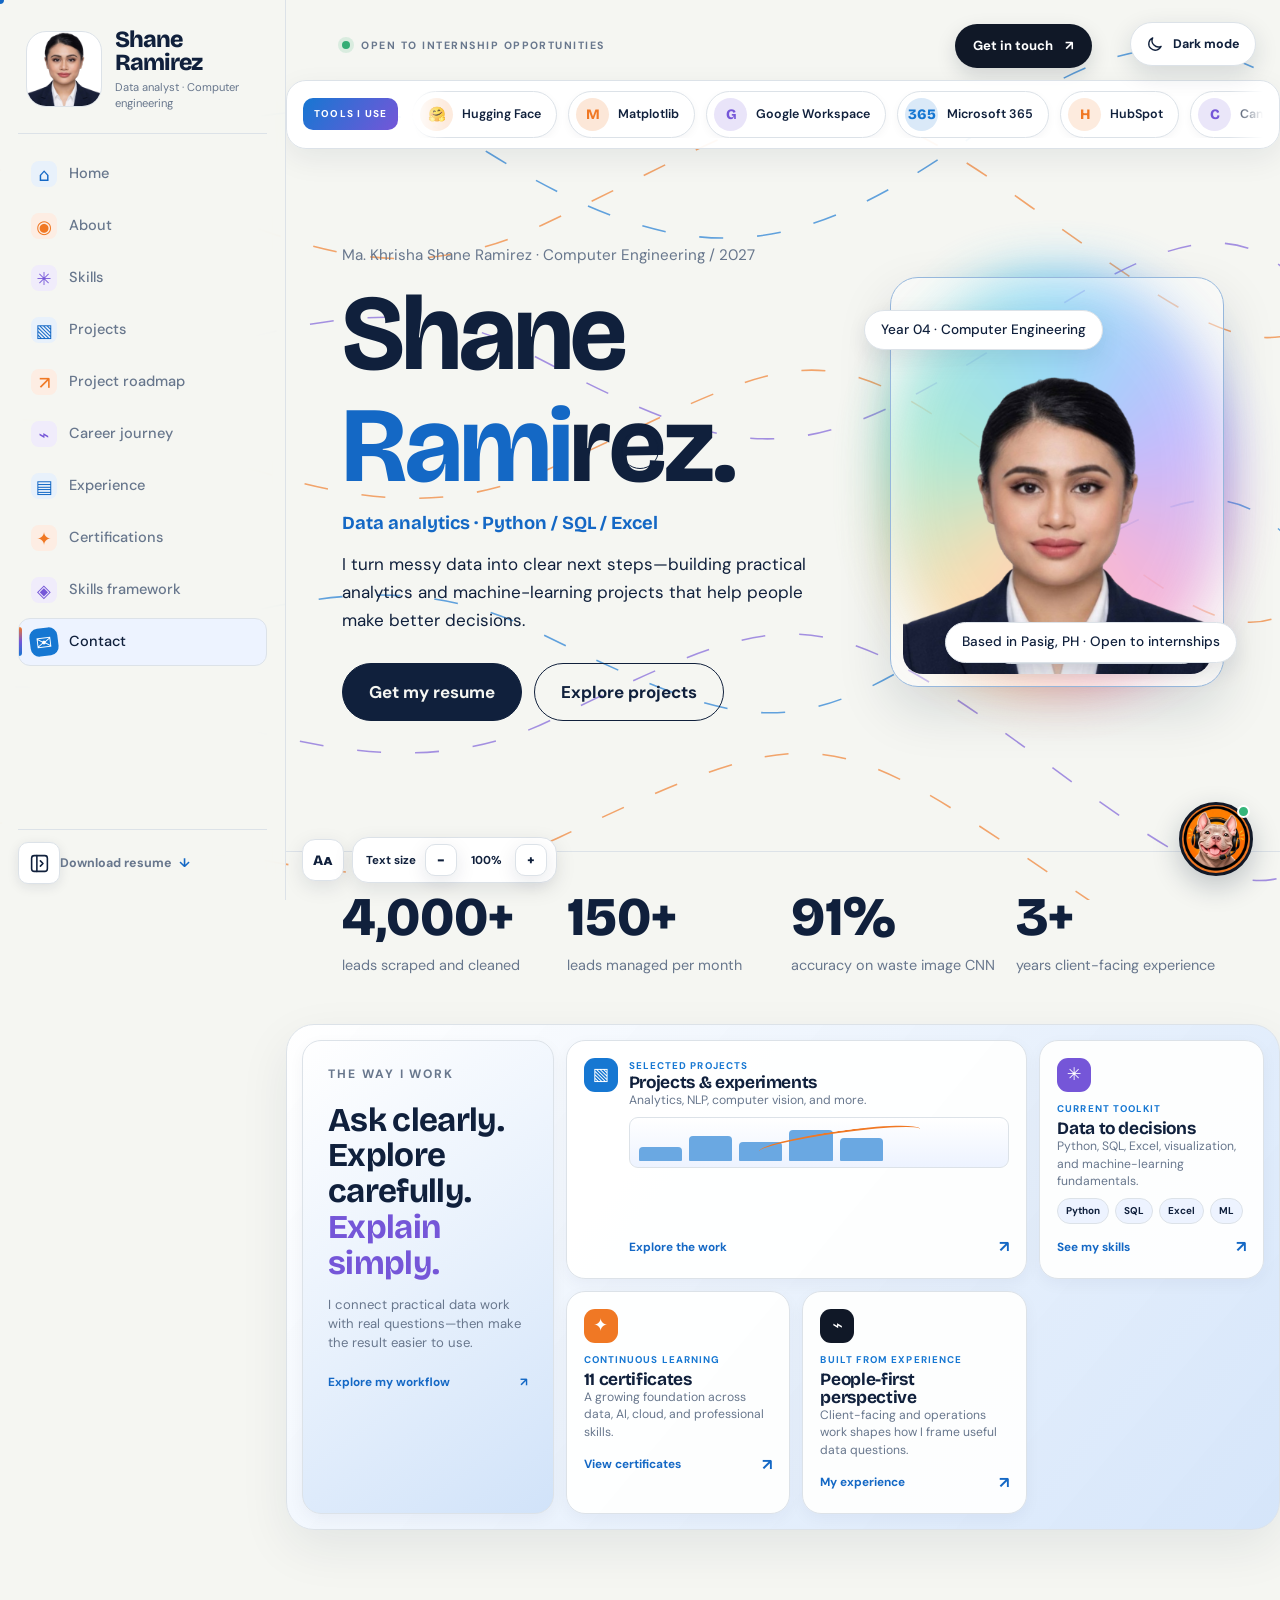
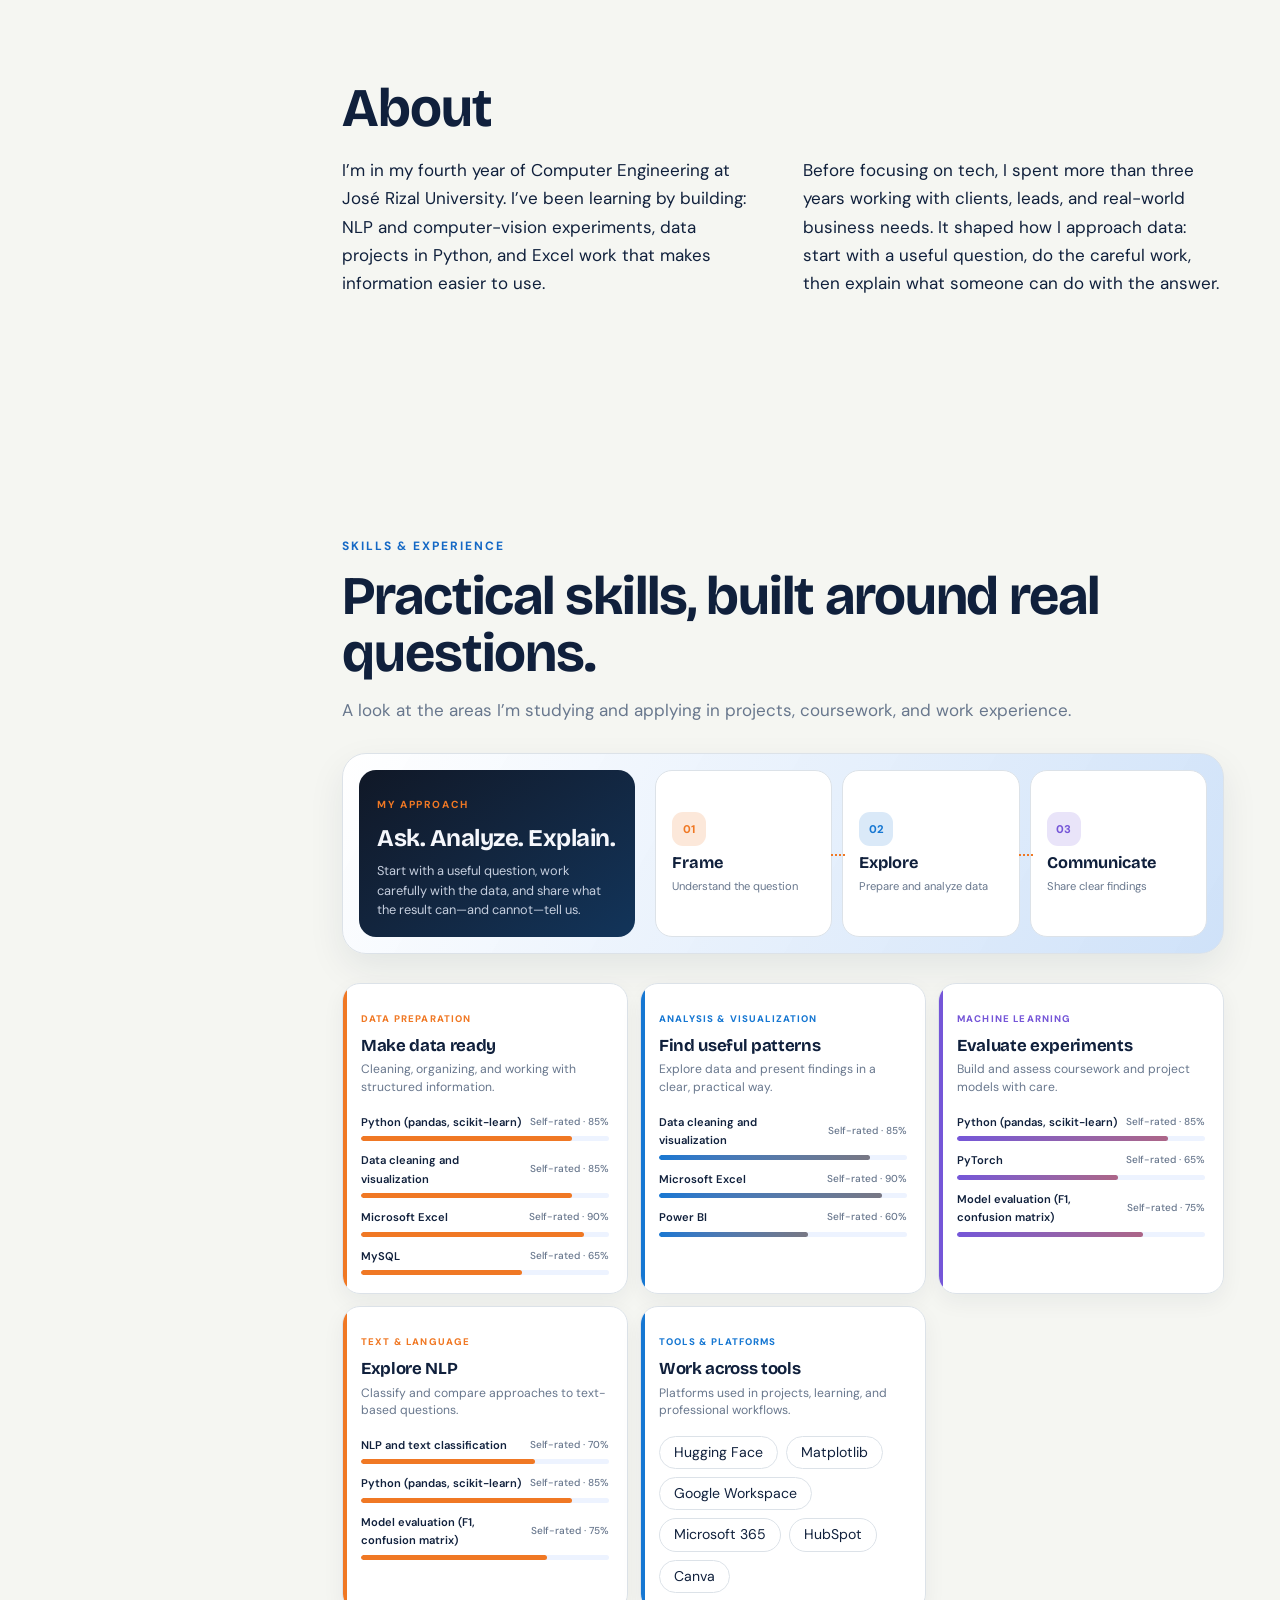
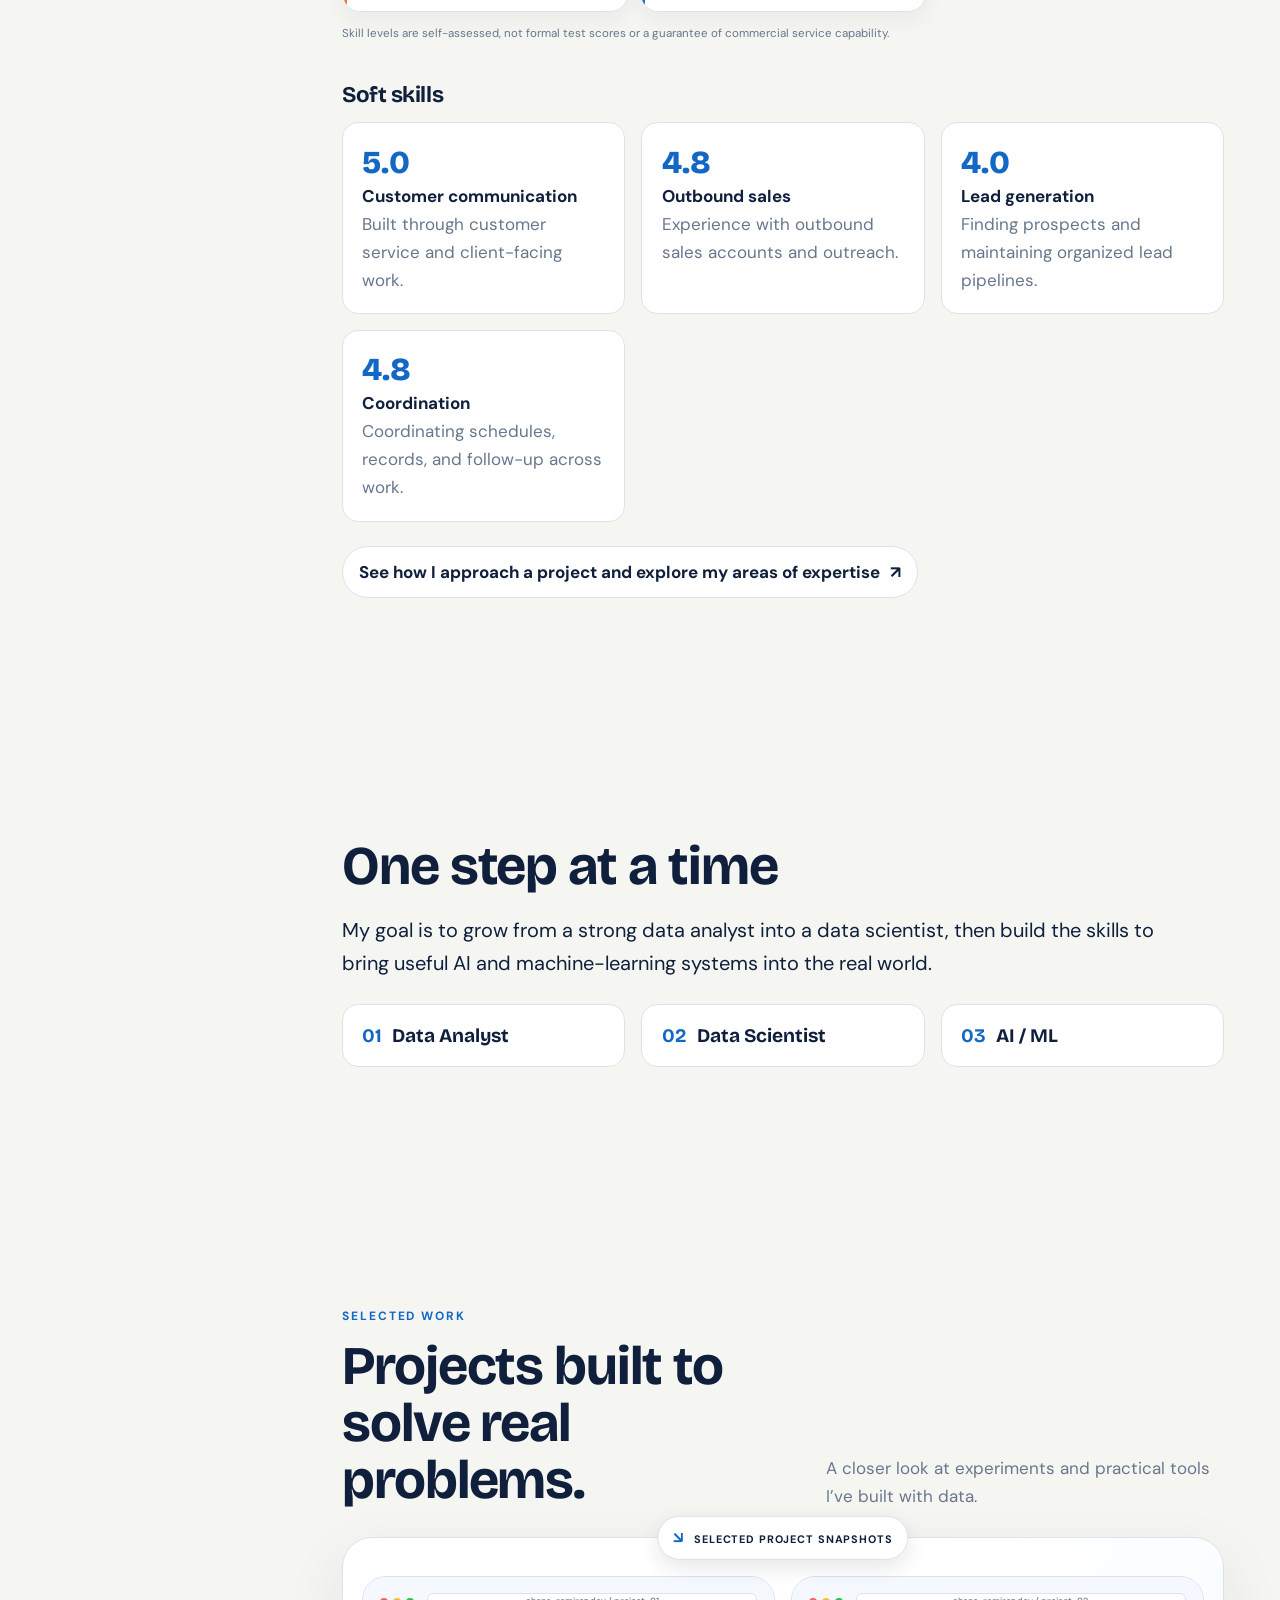
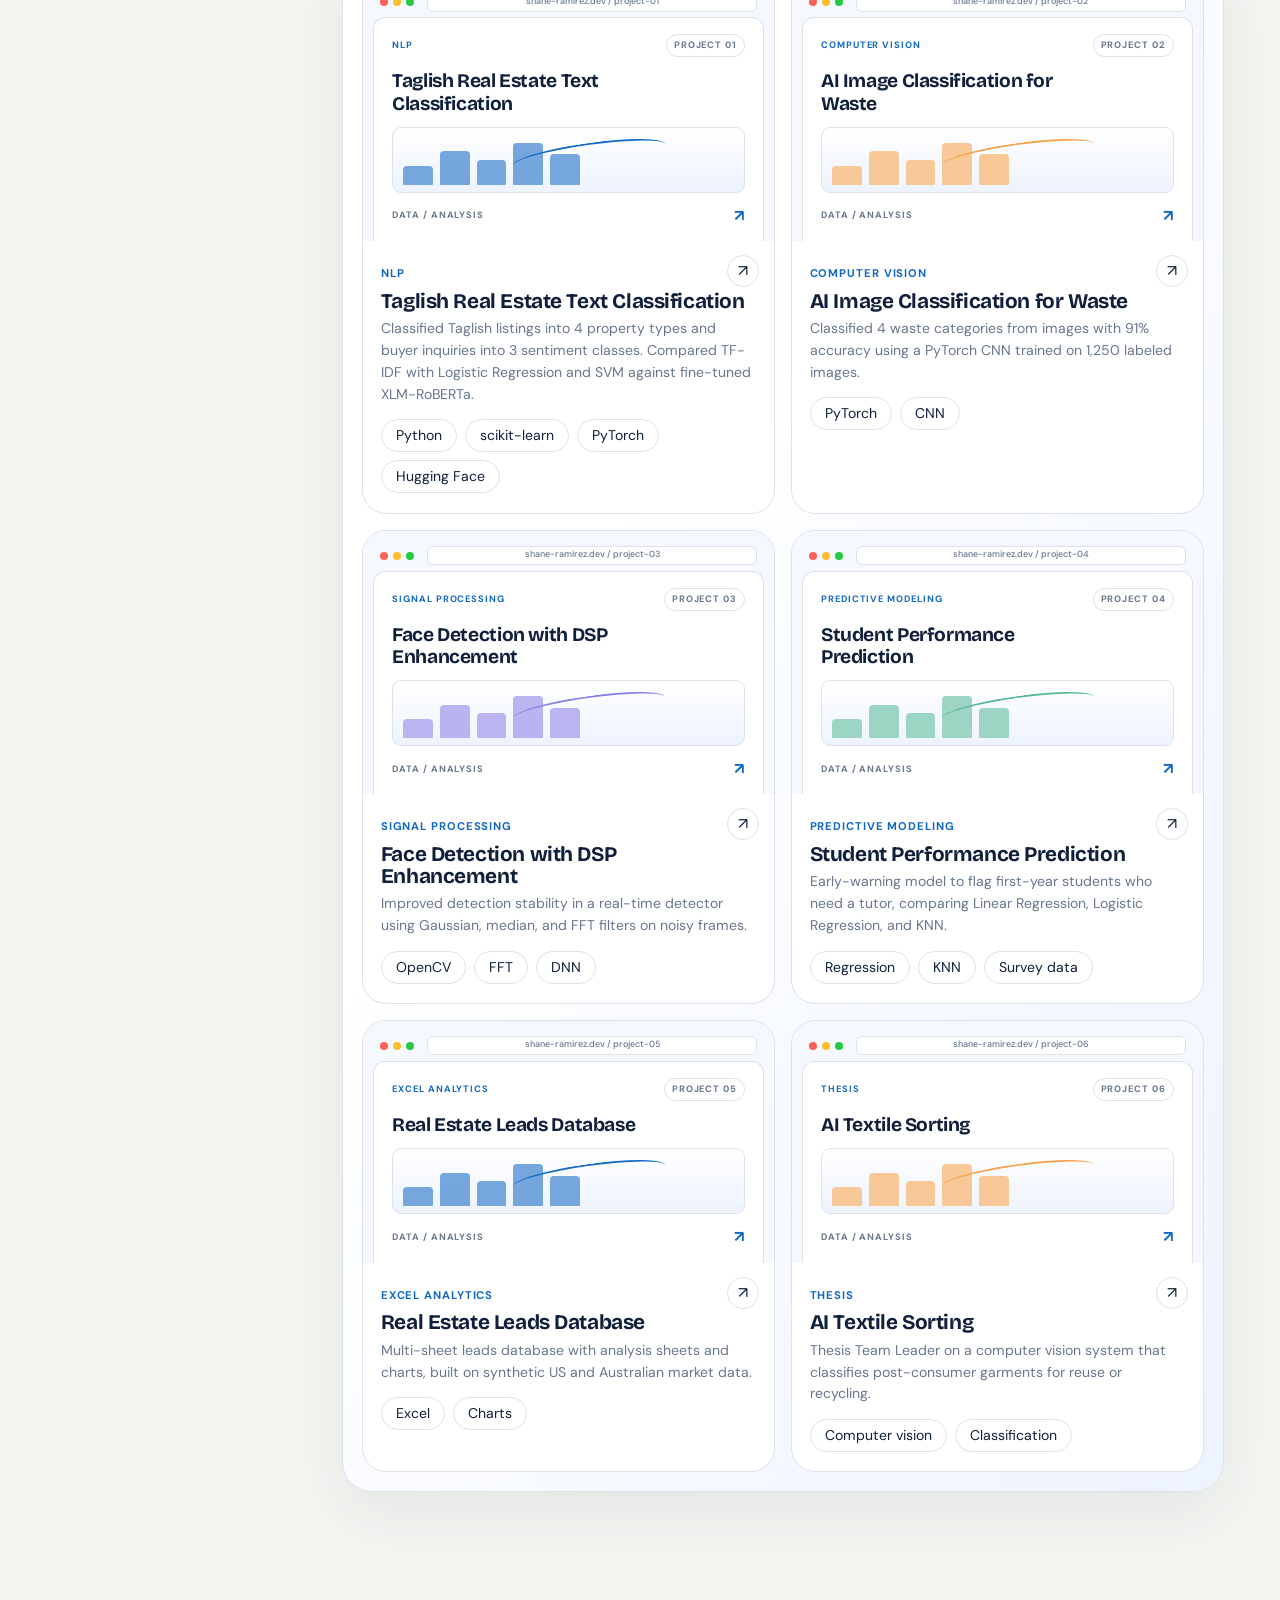
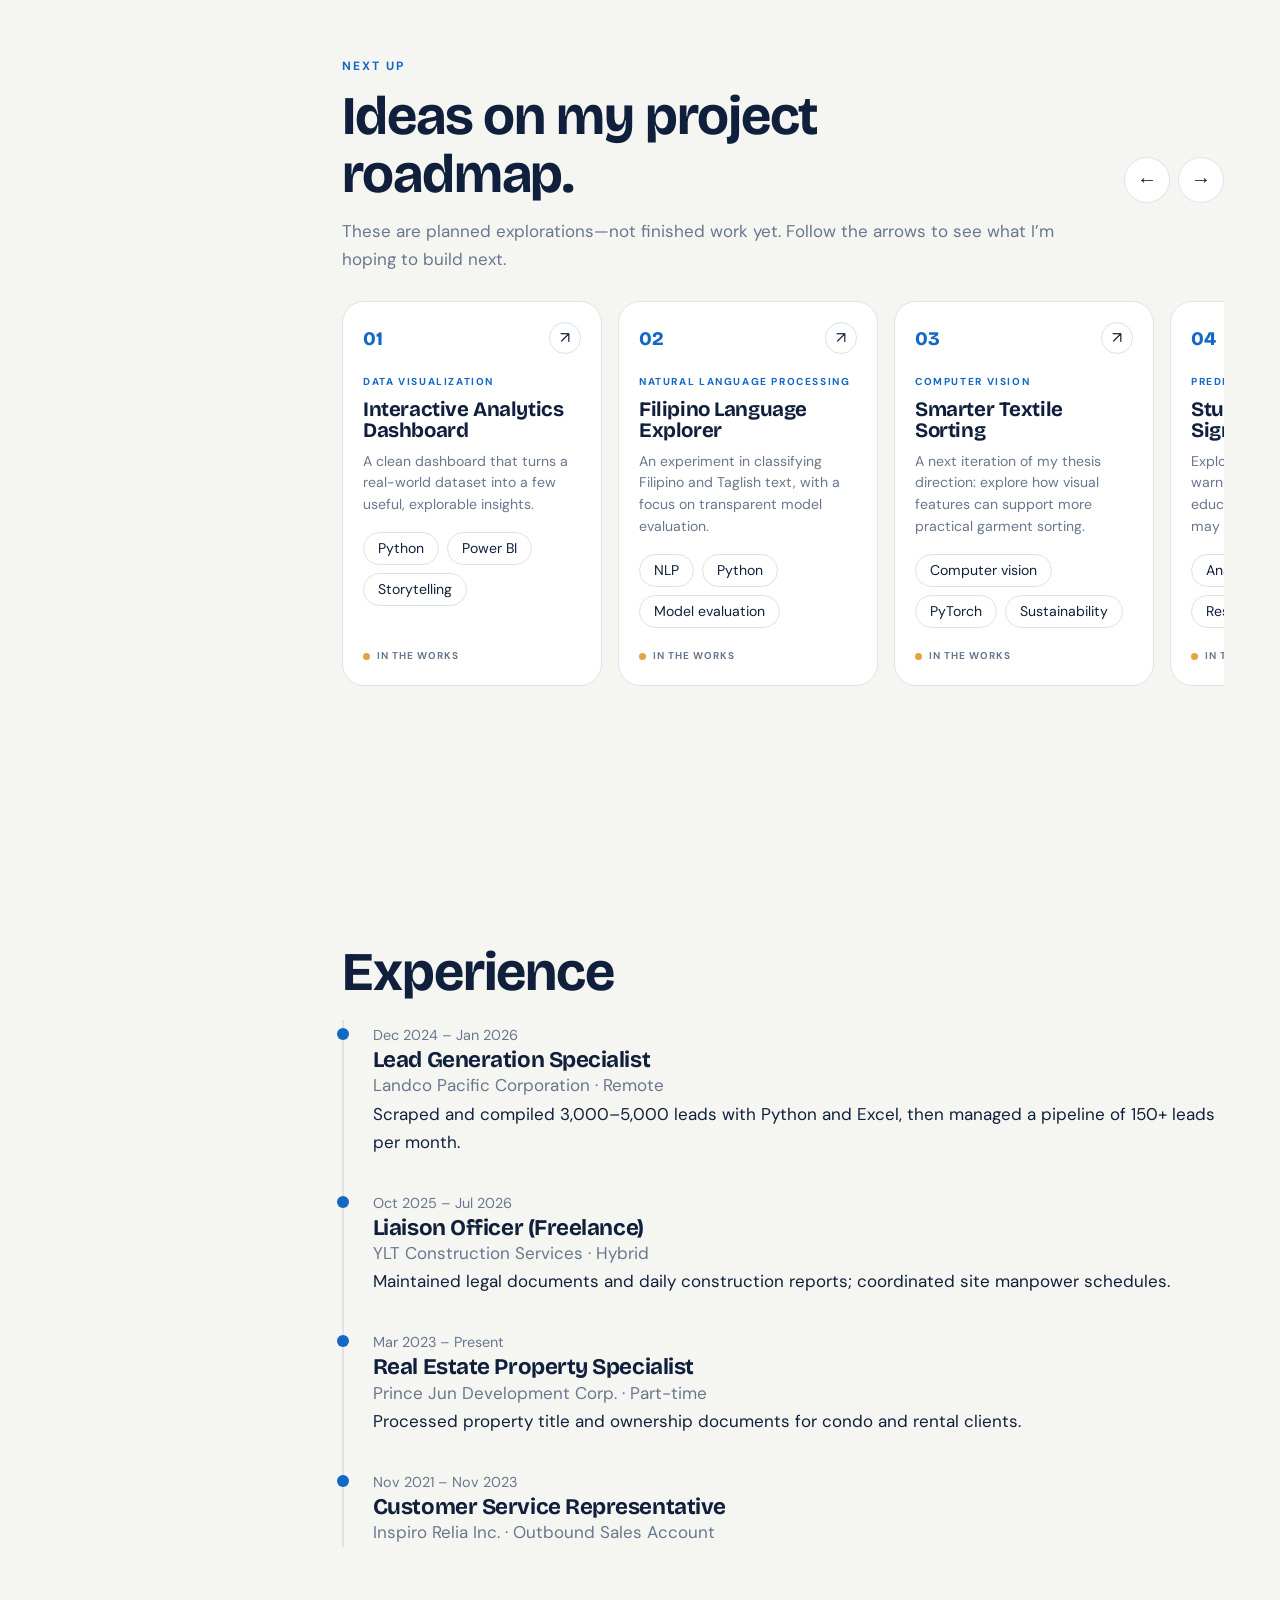
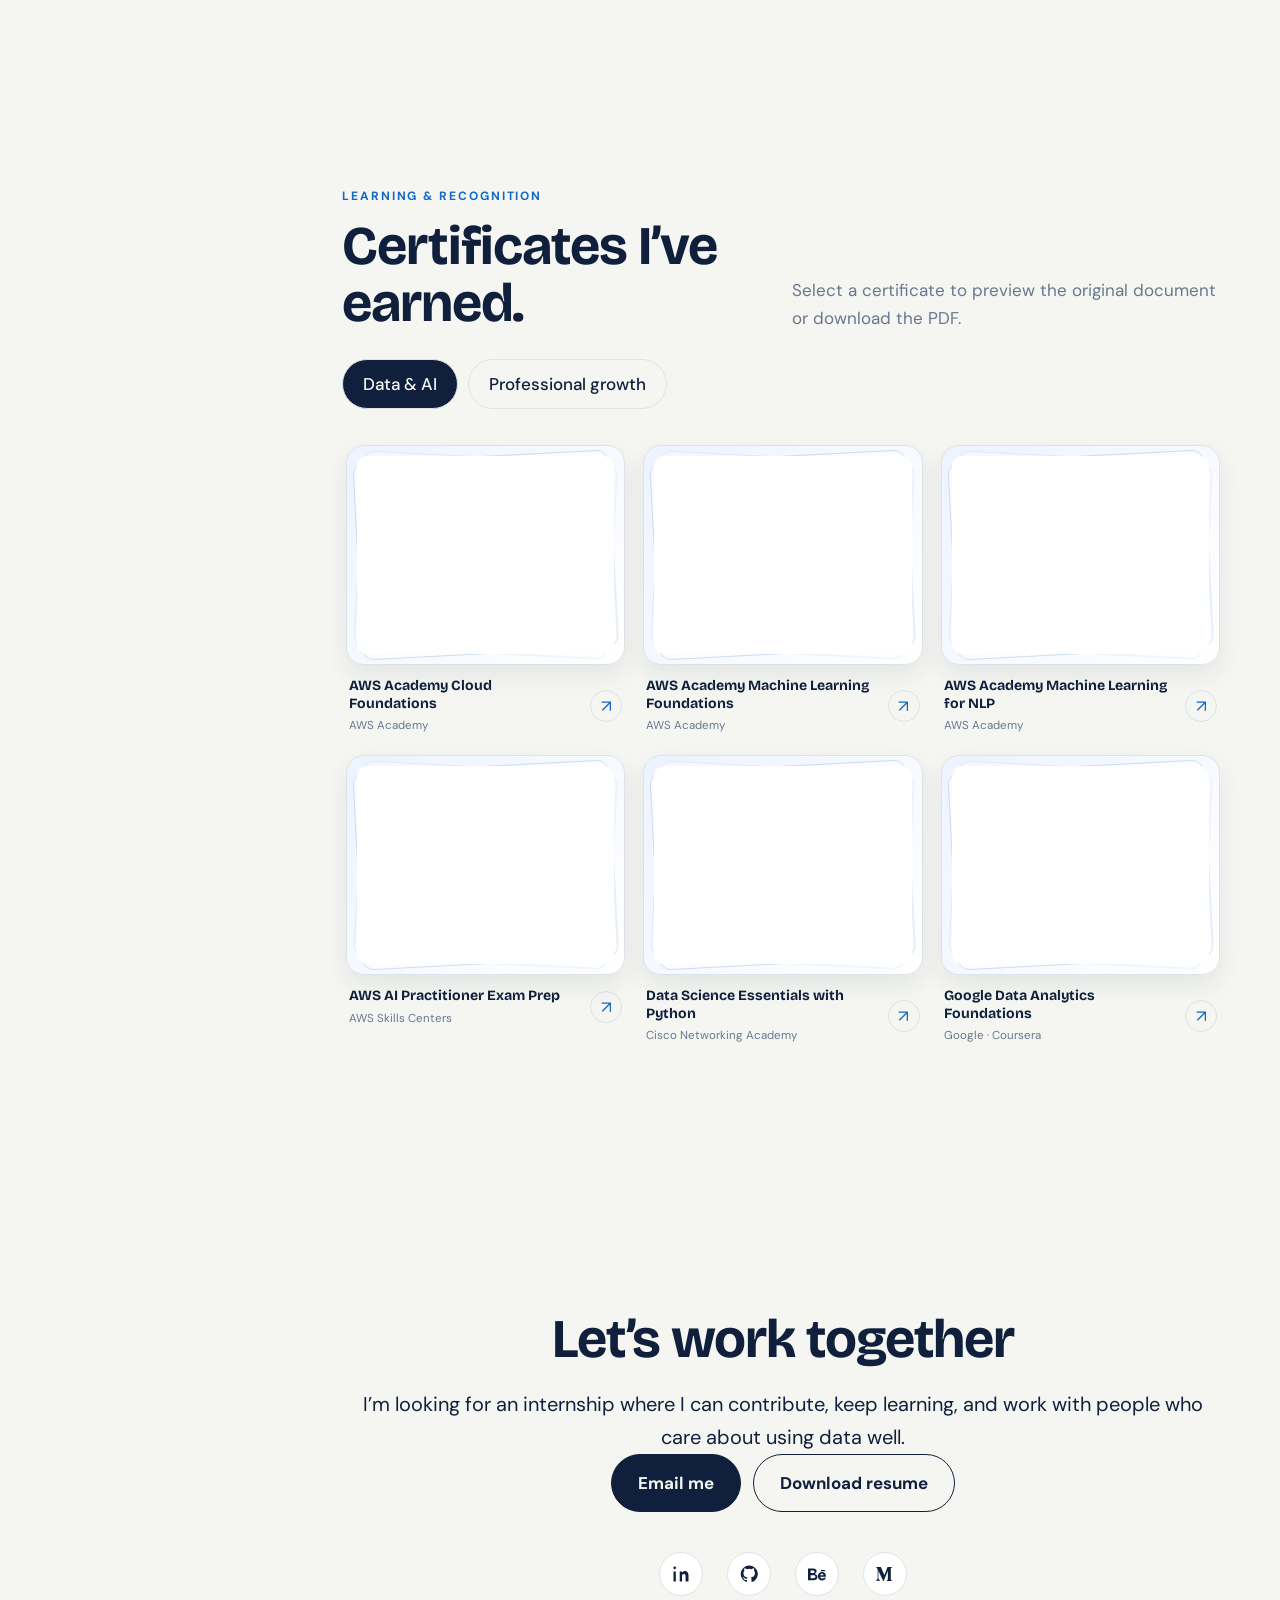
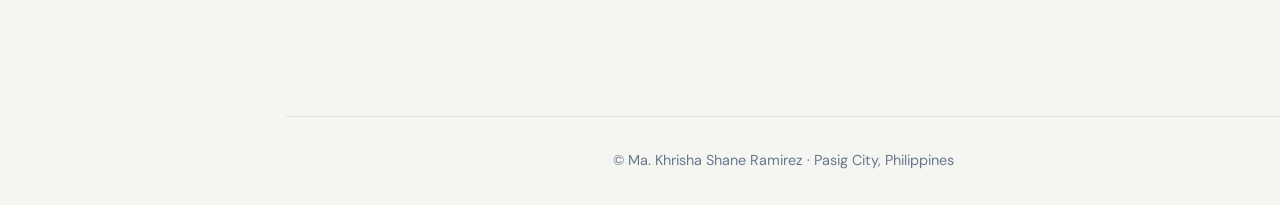
==== index.html @ d5b4fa2a "First UI Revision" ====
<!DOCTYPE html>
<html lang="en">
<head>
<meta charset="UTF-8">
<meta name="viewport" content="width=device-width, initial-scale=1, viewport-fit=cover">
<title>Shane Ramirez | Data Analyst Intern</title>
<meta name="description" content="Computer Engineering student building practical skills in data analytics, data science, and AI/ML.">
<meta name="theme-color" content="#F4F4ED">
<link rel="preconnect" href="https://fonts.googleapis.com">
<link rel="preconnect" href="https://fonts.gstatic.com" crossorigin>
<link href="https://fonts.googleapis.com/css2?family=Bricolage+Grotesque:opsz,wght@12..96,500;12..96,700;12..96,800&family=DM+Sans:wght@400;500;700&display=swap" rel="stylesheet">
<link rel="stylesheet" href="css/tokens.css">
<link rel="stylesheet" href="css/base.css">
<link rel="stylesheet" href="css/components.css">
<link rel="stylesheet" href="css/animations.css">
</head>
<body>
<div class="progress" id="progress"></div>
<svg class="ambient-lines" viewBox="0 0 1440 1000" preserveAspectRatio="none" aria-hidden="true">
  <path class="ambient-lines__path ambient-lines__path--blue" d="M-150 110 C 100 260, 320 30, 550 170 S 900 290, 1110 140 S 1420 50, 1580 210"/>
  <path class="ambient-lines__path ambient-lines__path--orange" d="M-150 230 C 180 80, 310 390, 610 250 S 920 60, 1160 230 S 1440 430, 1580 270"/>
  <path class="ambient-lines__path ambient-lines__path--violet" d="M-160 390 C 110 520, 340 260, 590 390 S 900 530, 1160 360 S 1440 280, 1580 470"/>
  <path class="ambient-lines__path ambient-lines__path--orange" d="M-160 520 C 130 350, 330 650, 620 520 S 920 350, 1170 550 S 1430 730, 1580 540"/>
  <path class="ambient-lines__path ambient-lines__path--blue" d="M-150 680 C 100 820, 330 570, 600 700 S 900 830, 1160 650 S 1420 570, 1580 760"/>
  <path class="ambient-lines__path ambient-lines__path--violet" d="M-170 810 C 100 660, 350 930, 620 800 S 920 660, 1180 850 S 1450 1010, 1590 820"/>
  <path class="ambient-lines__path ambient-lines__path--orange" d="M-150 950 C 120 830, 350 1060, 630 930 S 930 800, 1180 970 S 1430 1110, 1580 960"/>
</svg>
<div class="cursor-dot" id="cursorDot"></div>
<div class="cursor-ring" id="cursorRing"><span id="cursorLabel"></span></div>

<aside class="sidebar" aria-label="Portfolio navigation">
  <a class="sidebar__identity" href="#top">
    <img src="assets/images/profile-photo.png" alt="" class="sidebar__avatar">
    <span class="sidebar__name">Shane<br>Ramirez</span>
    <span class="sidebar__role">Data analyst · Computer engineering</span>
  </a>
  <button class="burger sidebar__menu-toggle" id="burger" aria-label="Open navigation" aria-expanded="false"><span></span><span></span></button>
  <nav class="nav__links" id="navLinks" aria-label="Portfolio sections">
    <a href="#top"><span aria-hidden="true">⌂</span>Home</a>
    <a href="#about"><span aria-hidden="true">◉</span>About</a>
    <a href="#skills"><span aria-hidden="true">✳</span>Skills</a>
    <a href="#projects"><span aria-hidden="true">▧</span>Projects</a>
    <a href="#future"><span aria-hidden="true">↗</span>Project roadmap</a>
    <a href="#path"><span aria-hidden="true">⌁</span>Career journey</a>
    <a href="#experience"><span aria-hidden="true">▤</span>Experience</a>
    <a href="#badges"><span aria-hidden="true">✦</span>Certifications</a>
    <a href="framework.html"><span aria-hidden="true">◈</span>Skills framework</a>
    <a href="#contact"><span aria-hidden="true">✉</span>Contact</a>
  </nav>
  <div class="sidebar__footer">
    <button class="sidebar__collapse" id="sidebarCollapse" type="button" aria-label="Minimize sidebar" aria-pressed="false"><svg viewBox="0 0 24 24" aria-hidden="true"><rect x="3" y="3" width="18" height="18" rx="3"/><path d="M9 3v18m4-12 3 3-3 3"/></svg></button>
    <a class="sidebar__resume" href="resume/Resume_ShaneRamirez.pdf" download>Download resume <span aria-hidden="true">↓</span></a>
  </div>
</aside>
<button class="theme-toggle theme-toggle--floating" id="themeToggle" aria-label="Switch to dark mode">
  <svg class="theme-toggle__icon" viewBox="0 0 24 24" aria-hidden="true"><path d="M20.2 15.1A8.5 8.5 0 0 1 8.9 3.8 8.6 8.6 0 1 0 20.2 15.1Z"/></svg>
  <span>Dark mode</span>
</button>
<div class="reading-tools">
  <button class="reading-tools__toggle" id="fontSizeToggle" type="button" aria-expanded="false" aria-controls="fontSizeMenu" aria-label="Adjust text size">Aᴀ</button>
  <div class="reading-tools__menu" id="fontSizeMenu" hidden>
    <span>Text size</span>
    <button type="button" id="fontSizeDown" aria-label="Decrease text size">−</button>
    <output id="fontSizeValue">100%</output>
    <button type="button" id="fontSizeUp" aria-label="Increase text size">+</button>
  </div>
</div>

<main id="top" class="site-main">
<div class="home-topbar"><span class="home-topbar__status"><i></i> OPEN TO INTERNSHIP OPPORTUNITIES</span><a class="home-topbar__contact" href="#contact">Get in touch <span aria-hidden="true">↗</span></a></div>
<section class="daily-tools" aria-label="Tools and platforms I use">
  <span class="daily-tools__label">TOOLS I USE</span>
  <div class="daily-tools__window"><div class="daily-tools__track" id="toolsTrack"></div></div>
  <p class="sr-only" id="toolsList"></p>
</section>
<section class="hero">
  <div class="hero__text">
    <p class="meta reveal-load">Ma. Khrisha Shane Ramirez · Computer Engineering / 2027</p>
    <h1 class="hero__title" aria-label="Shane Ramirez."><span class="hero__title-line split" data-split>Shane</span><span class="hero__title-line hero__title-line--last split" data-split>Ramirez.</span></h1>
    <p class="hero__sub reveal-load">Data analytics · Python / SQL / Excel</p>
    <p class="hero__lead reveal-load">I turn messy data into clear next steps—building practical analytics and machine-learning projects that help people make better decisions.</p>
    <div class="hero__cta reveal-load">
      <a class="btn" href="resume/Resume_ShaneRamirez.pdf" data-magnetic>Get my resume</a>
      <a class="btn btn--ghost" href="#projects" data-magnetic>Explore projects</a>
    </div>
  </div>
  <div class="hero__media reveal-load">
    <div class="hero__portrait-glow" aria-hidden="true"></div>
    <button class="profile-switch" id="profileSwitch" type="button" aria-label="Switch to illustrated profile portrait" aria-pressed="false">
      <img src="assets/images/profile-photo.png" alt="Portrait of Shane Ramirez" class="hero__img" data-tilt>
      <span class="profile-switch__hint">CLICK TO SWITCH PORTRAIT <span aria-hidden="true">↻</span></span>
    </button>
    <div class="chip chip--a">Year 04 · Computer Engineering</div>
    <div class="chip chip--b">Based in Pasig, PH · Open to internships</div>
  </div>
</section>

<section class="stats">
  <div class="stat"><b data-count="4000" data-suffix="+">0</b><span>leads scraped and cleaned</span></div>
  <div class="stat"><b data-count="150" data-suffix="+">0</b><span>leads managed per month</span></div>
  <div class="stat"><b data-count="91" data-suffix="%">0</b><span>accuracy on waste image CNN</span></div>
  <div class="stat"><b data-count="3" data-suffix="+">0</b><span>years client-facing experience</span></div>
</section>

<section class="home-board" aria-label="Portfolio overview">
  <article class="home-tile home-tile--intro">
    <p class="eyebrow">THE WAY I WORK</p><h2>Ask clearly.<br>Explore carefully.<br><span>Explain simply.</span></h2>
    <p>I connect practical data work with real questions—then make the result easier to use.</p>
    <a href="framework.html">Explore my workflow <span aria-hidden="true">↗</span></a>
  </article>
  <a class="home-tile home-tile--work" href="#projects">
    <span class="home-tile__icon" aria-hidden="true">▧</span><span class="home-tile__tag">SELECTED PROJECTS</span>
    <h3>Projects &amp; experiments</h3><p>Analytics, NLP, computer vision, and more.</p>
    <div class="home-tile__preview" aria-hidden="true"><span></span><span></span><span></span><span></span><span></span><i></i></div>
    <span class="home-tile__link">Explore the work <b>↗</b></span>
  </a>
  <a class="home-tile home-tile--skills" href="#skills">
    <span class="home-tile__icon" aria-hidden="true">✳</span><span class="home-tile__tag">CURRENT TOOLKIT</span>
    <h3>Data to decisions</h3><p>Python, SQL, Excel, visualization, and machine-learning fundamentals.</p>
    <div class="home-tile__pills"><span>Python</span><span>SQL</span><span>Excel</span><span>ML</span></div>
    <span class="home-tile__link">See my skills <b>↗</b></span>
  </a>
  <a class="home-tile home-tile--learning" href="#badges">
    <span class="home-tile__icon" aria-hidden="true">✦</span><span class="home-tile__tag">CONTINUOUS LEARNING</span>
    <h3>11 certificates</h3><p>A growing foundation across data, AI, cloud, and professional skills.</p>
    <span class="home-tile__link">View certificates <b>↗</b></span>
  </a>
  <a class="home-tile home-tile--journey" href="#experience">
    <span class="home-tile__icon" aria-hidden="true">⌁</span><span class="home-tile__tag">BUILT FROM EXPERIENCE</span>
    <h3>People-first perspective</h3><p>Client-facing and operations work shapes how I frame useful data questions.</p>
    <span class="home-tile__link">My experience <b>↗</b></span>
  </a>
</section>

<section id="about" class="section" data-reveal>
  <h2>About</h2>
  <div class="two-col">
    <p>I’m in my fourth year of Computer Engineering at José Rizal University. I’ve been learning by building: NLP and computer-vision experiments, data projects in Python, and Excel work that makes information easier to use.</p>
    <p>Before focusing on tech, I spent more than three years working with clients, leads, and real-world business needs. It shaped how I approach data: start with a useful question, do the careful work, then explain what someone can do with the answer.</p>
  </div>
</section>

<section id="skills" class="section" data-reveal>
  <p class="eyebrow">SKILLS &amp; EXPERIENCE</p>
  <h2>Practical skills, built around real questions.</h2>
  <p class="muted skills__intro">A look at the areas I’m studying and applying in projects, coursework, and work experience.</p>
  <div class="skills-method">
    <div class="skills-method__intro"><span class="eyebrow">MY APPROACH</span><h3>Ask. Analyze. Explain.</h3><p>Start with a useful question, work carefully with the data, and share what the result can—and cannot—tell us.</p></div>
    <ol class="skills-method__steps"><li><span>01</span><b>Frame</b><small>Understand the question</small></li><li><span>02</span><b>Explore</b><small>Prepare and analyze data</small></li><li><span>03</span><b>Communicate</b><small>Share clear findings</small></li></ol>
  </div>
  <div class="skills-grid" id="skillCards"></div>
  <p class="skills__note">Skill levels are self-assessed, not formal test scores or a guarantee of commercial service capability.</p>
  <h3 class="mt">Soft skills</h3>
  <div class="soft" id="softSkills"></div>
  <a class="framework-link" href="framework.html">See how I approach a project and explore my areas of expertise <span aria-hidden="true">↗</span></a>
</section>

<section id="path" class="section" data-reveal>
  <h2>One step at a time</h2>
  <p class="lead">My goal is to grow from a strong data analyst into a data scientist, then build the skills to bring useful AI and machine-learning systems into the real world.</p>
  <ol class="steps"><li><b>01</b> Data Analyst</li><li><b>02</b> Data Scientist</li><li><b>03</b> AI / ML</li></ol>
</section>

<section id="projects" class="section">
  <div class="section__heading" data-reveal>
    <div><p class="eyebrow">SELECTED WORK</p><h2>Projects built to solve real problems.</h2></div>
    <p class="muted">A closer look at experiments and practical tools I’ve built with data.</p>
  </div>
  <div class="project-board" data-reveal>
    <div class="project-board__hint"><span class="arrow-pointer" aria-hidden="true">↘</span> SELECTED PROJECT SNAPSHOTS</div>
    <div class="grid" id="projectGrid"></div>
  </div>
</section>

<section id="future" class="section future-section" data-reveal>
  <div class="section__heading">
    <div><p class="eyebrow">NEXT UP</p><h2>Ideas on my project roadmap.</h2></div>
    <div class="carousel-controls" aria-label="Future project controls">
      <button class="carousel-arrow" id="futurePrev" type="button" aria-label="Show previous future project">←</button>
      <button class="carousel-arrow" id="futureNext" type="button" aria-label="Show next future project">→</button>
    </div>
  </div>
  <p class="future-section__intro muted">These are planned explorations—not finished work yet. Follow the arrows to see what I’m hoping to build next.</p>
  <div class="future-track" id="futureTrack" aria-label="Planned future projects"></div>
</section>

<section id="experience" class="section" data-reveal>
  <h2>Experience</h2>
  <ol class="timeline" id="timeline"></ol>
</section>

<section id="badges" class="section" data-reveal>
  <div class="section__heading">
    <div><p class="eyebrow">LEARNING &amp; RECOGNITION</p><h2>Certificates I’ve earned.</h2></div>
    <p class="muted">Select a certificate to preview the original document or download the PDF.</p>
  </div>
  <div class="tabs" role="tablist">
    <button class="tab is-active" data-tab="tech" role="tab" aria-selected="true">Data &amp; AI</button>
    <button class="tab" data-tab="growth" role="tab" aria-selected="false">Professional growth</button>
  </div>
  <div class="cert-gallery" id="certGallery" aria-live="polite"></div>
</section>

<section id="contact" class="section contact" data-reveal>
  <h2>Let’s work together</h2>
  <p class="lead">I’m looking for an internship where I can contribute, keep learning, and work with people who care about using data well.</p>
  <div class="hero__cta">
    <a class="btn" href="mailto:you@example.com" data-magnetic>Email me</a>
    <a class="btn btn--ghost" href="resume/Resume_ShaneRamirez.pdf" data-magnetic>Download resume</a>
  </div>
  <ul class="socials">
    <li><a href="https://www.linkedin.com/in/shaneramirezva" aria-label="LinkedIn"><svg viewBox="0 0 24 24" aria-hidden="true"><path d="M5.1 8.6H2V22h3.1V8.6ZM3.6 2a1.8 1.8 0 1 0 0 3.6 1.8 1.8 0 0 0 0-3.6ZM22 13.9c0-4-2.1-5.8-4.9-5.8a4.2 4.2 0 0 0-3.8 2.1V8.6h-3V22h3.1v-6.6c0-1.7.3-3.4 2.5-3.4s2.2 2 2.2 3.5V22H22v-8.1Z"/></svg></a></li>
    <li><a href="https://github.com/memonttorrie" aria-label="GitHub"><svg viewBox="0 0 24 24" aria-hidden="true"><path d="M12 .8a11.2 11.2 0 0 0-3.5 21.8c.6.1.8-.3.8-.6v-2.1c-3.3.7-4-1.4-4-1.4-.5-1.3-1.3-1.7-1.3-1.7-1.1-.8.1-.8.1-.8 1.2.1 1.8 1.2 1.8 1.2 1.1 1.8 2.7 1.3 3.4 1 .1-.8.4-1.3.7-1.6-2.6-.3-5.4-1.3-5.4-5.9 0-1.3.5-2.4 1.2-3.2-.1-.3-.5-1.5.1-3.2 0 0 1-.3 3.3 1.2a11.4 11.4 0 0 1 6 0c2.3-1.5 3.3-1.2 3.3-1.2.7 1.7.3 2.9.2 3.2.8.8 1.2 1.9 1.2 3.2 0 4.6-2.8 5.6-5.4 5.9.4.4.8 1.1.8 2.1V22c0 .3.2.7.8.6A11.2 11.2 0 0 0 12 .8Z"/></svg></a></li>
    <li><a href="https://www.behance.net/shaneramirez3/projects" aria-label="Behance"><svg viewBox="0 0 24 24" aria-hidden="true"><path d="M9.5 11.3c1.3-.6 2-1.5 2-2.9 0-2.6-1.9-3.8-4.3-3.8H0v15.8h7.4c2.7 0 5.2-1.3 5.2-4.3 0-1.9-1-3.5-3.1-3.9ZM3.5 7.3h3.1c1.2 0 2.2.3 2.2 1.7 0 1.3-.8 1.8-2 1.8H3.5V7.3Zm3.9 10.2H3.5v-4h3.9c1.6 0 2.5.7 2.5 2.2 0 1.4-1.1 1.8-2.5 1.8ZM17.2 8.4V6.6h5.6v1.8h-5.6Zm6.8 6.8c0-3.3-1.9-6-5.3-6-3.3 0-5.5 2.5-5.5 5.7 0 3.4 2.1 5.7 5.5 5.7 2.5 0 4.3-1.1 5.1-3.7h-2.8c-.2.7-1.2 1.2-2.2 1.2-1.5 0-2.4-.8-2.5-2.5h7.7v-.4Zm-7.7-1.4c.1-1.1.8-2 2.3-2 1.4 0 2 .8 2.1 2h-4.4Z"/></svg></a></li>
    <li><a href="https://medium.com/@memonttorie" aria-label="Medium"><svg viewBox="0 0 24 24" aria-hidden="true"><path d="M2 5.5c0-.3-.1-.6-.4-.8L.2 3.1V2.7h6.2l4.8 10.5 4.2-10.5h5.9v.4L20 4.3c-.2.1-.3.3-.3.6v14.2c0 .3.1.5.3.6l1.3 1.2v.4h-7.1v-.4l1.4-1.2c.2-.2.2-.2.2-.6V7.6l-5.5 13.6h-.7L3.2 7.6v9.7c-.1.5.1.9.4 1.3l1.8 2.1v.4H0v-.4l1.8-2.1c.3-.4.5-.8.4-1.3V5.5Z"/></svg></a></li>
  </ul>
</section>
</main>

<footer class="footer">© Ma. Khrisha Shane Ramirez · Pasig City, Philippines</footer>
<button class="chat-launcher chat-launcher--floating" id="chatLauncher" type="button" aria-label="Chat with Moana" aria-expanded="false"><span class="chat-launcher__prompt" id="chatPrompt">How can I help?</span><span class="chat-launcher__icon"><img src="assets/images/moana-help.png" alt=""><i></i></span></button>

<div class="cert-modal" id="certModal" hidden>
  <div class="cert-modal__panel" role="dialog" aria-modal="true" aria-labelledby="certModalTitle">
    <header class="cert-modal__header">
      <div><p class="eyebrow">CERTIFICATE PREVIEW</p><h2 id="certModalTitle"></h2><p class="muted" id="certModalMeta"></p></div>
      <button class="cert-modal__close" id="certModalClose" type="button" aria-label="Close certificate preview">×</button>
    </header>
    <div class="cert-modal__viewer"><iframe id="certViewer" title="Certificate PDF preview"></iframe></div>
    <footer class="cert-modal__footer"><span class="muted">The rest of the portfolio stays visible behind this preview.</span><a class="btn" id="certDownload" download>Download PDF <span aria-hidden="true">↓</span></a></footer>
  </div>
</div>

<section class="chat-panel" id="chatPanel" aria-label="Chat with Moana" aria-hidden="true" hidden>
  <header class="chat-panel__header"><img class="chat-panel__avatar" src="assets/images/moana-help.png" alt=""><div><b>Moana</b><span><i></i> Portfolio guide · FAQ</span></div><button id="chatClose" type="button" aria-label="Close chat">×</button></header>
  <div class="chat-panel__faqs">
    <p>QUICK FAQs</p>
    <details><summary>What can Shane help with?</summary><p>Shane is building experience in analytics, data preparation, Python, SQL, Excel, and machine-learning projects. See the portfolio and contact section to discuss a specific need.</p></details>
    <details><summary>Could Shane help my business?</summary><p>It depends on the problem and scope. The chat can ask a few questions and point you to relevant experience, but it cannot promise a business outcome.</p></details>
    <details><summary>What tools has Shane used?</summary><p>Projects and coursework include Python, pandas, scikit-learn, SQL, Excel, PyTorch, Matplotlib, and Power BI.</p></details>
  </div>
  <div class="chat-panel__messages" id="chatMessages" aria-live="polite"><div class="chat-message chat-message--bot">Hi! I’m Moana, a guided portfolio assistant. Ask about Shane’s work, or tell me about your business and I’ll ask a few questions to help assess fit.</div><div class="chat-suggestions"><button type="button">Could Shane help my business?</button><button type="button">What projects has Shane built?</button></div></div>
  <form class="chat-panel__form" id="chatForm"><label class="sr-only" for="chatInput">Ask Moana a question</label><input id="chatInput" name="question" placeholder="Ask a question..." autocomplete="off" required><button type="submit" aria-label="Send message">↑</button></form>
  <p class="chat-panel__disclaimer">Guided FAQ assistant, not generative AI. Messages aren’t stored.</p>
</div>

<script src="js/accessibility.js"></script>
<script src="js/data.js"></script>
<script src="js/theme.js"></script>
<script src="js/cursor.js"></script>
<script src="js/animations.js"></script>
<script src="js/render.js"></script>
<script src="js/main.js"></script>
<script src="js/chatbot.js"></script>
</body>
</html>
---- css/tokens.css ----
/* Single place to tune the look. Replace values to match your reference exactly. */
:root{
  --bg:#F5F6F2; --surface:#FFFFFF; --ink:#10203C; --muted:#68778D; --line:#DCE2E8;
  --accent:#1468C5; --accent-ink:#FFFFFF; --surface-soft:#EDF3FF;
  --orange:#F07824; --violet:#7556D8; --blue:#1677D2; --black:#101827;
  --font-display:'Bricolage Grotesque',system-ui,sans-serif;
  --font-body:'DM Sans',system-ui,sans-serif;
  --radius:16px; --ease:cubic-bezier(.22,.8,.2,1); --dur:.7s;
  --max:1120px; --pad:clamp(20px,5vw,56px); --sidebar-width:286px; --sidebar-collapsed-width:82px;
}
[data-theme="dark"]{
  --bg:#101827; --surface:#172338; --ink:#F0F4FB; --muted:#9CAAC1; --line:#2A3850;
  --accent:#77B8FF; --accent-ink:#10203C; --surface-soft:#1C2D49;
  --orange:#FF9952; --violet:#A48BFF; --blue:#67ACFF; --black:#080E1A;
}
---- css/base.css ----
*{box-sizing:border-box;margin:0;padding:0}
html{scroll-behavior:smooth;scroll-padding-top:80px}
body{background:var(--bg);color:var(--ink);font:400 1.0625rem/1.65 var(--font-body);transition:background .4s,color .4s;overflow-x:hidden}
h1,h2,h3{font-family:var(--font-display);line-height:1.05;letter-spacing:-.02em}
h2{font-size:clamp(2rem,5vw,3.4rem);margin-bottom:1.2rem}
h3{font-size:1.4rem}
a{color:inherit;text-decoration:none}
img{max-width:100%;display:block}
ul,ol{list-style:none}
:focus-visible{outline:2px solid var(--accent);outline-offset:3px}
.section{max-width:var(--max);margin:0 auto;padding:clamp(60px,10vw,120px) var(--pad)}
.muted{color:var(--muted)} .lead{font-size:1.25rem;max-width:60ch} .mt{margin-top:2.5rem}
.two-col{display:grid;grid-template-columns:1fr 1fr;gap:2.5rem}
.meta{color:var(--muted);font-size:.95rem}
@media(max-width:760px){.two-col{grid-template-columns:1fr}}
@media(hover:hover) and (pointer:fine){body.has-cursor,body.has-cursor a,body.has-cursor button{cursor:none}}
---- css/components.css ----
.nav{position:fixed;inset:0 0 auto 0;z-index:50;display:flex;align-items:center;justify-content:space-between;gap:1rem;padding:14px var(--pad);backdrop-filter:blur(14px);background:color-mix(in srgb,var(--bg) 80%,transparent);border-bottom:1px solid var(--line)}
.logo{font:800 1.2rem var(--font-display)}
.nav__links{display:flex;align-items:center;gap:1.6rem;margin-left:auto;font-weight:500}
.nav__links a:not(.btn){position:relative}
.nav__links a:not(.btn)::after{content:"";position:absolute;left:0;bottom:-4px;height:2px;width:100%;background:var(--accent);transform:scaleX(0);transform-origin:left;transition:transform .35s var(--ease)}
.nav__links a.is-active::after,.nav__links a:hover::after{transform:scaleX(1)}
.theme-toggle{display:grid;place-items:center;background:var(--surface);border:1px solid var(--line);color:var(--ink);width:42px;height:42px;border-radius:50%;transition:transform .25s var(--ease),background .3s,border-color .3s}
.theme-toggle:hover{transform:rotate(-12deg) scale(1.06);border-color:var(--accent)}
.theme-toggle__icon{width:19px;height:19px;fill:none;stroke:currentColor;stroke-width:1.8;stroke-linecap:round;stroke-linejoin:round}
.burger{display:none;background:none;border:0;width:32px;height:24px;position:relative}
.burger span{position:absolute;left:4px;right:4px;height:2px;background:var(--ink);transition:.3s}
.burger span:first-child{top:8px}.burger span:last-child{top:15px}
@media(max-width:860px){
 .burger{display:block}
 .nav__links{position:fixed;inset:60px 0 auto 0;flex-direction:column;padding:24px;background:var(--bg);border-bottom:1px solid var(--line);transform:translateY(-130%);transition:transform .4s var(--ease)}
 .nav__links.open{transform:none}
}
.btn{display:inline-block;background:var(--ink);color:var(--bg);padding:14px 26px;border-radius:99px;font-weight:700;border:1px solid var(--ink);transition:background .3s,color .3s,transform .2s}
.btn:hover{background:var(--accent);border-color:var(--accent);color:var(--accent-ink)}
.btn--ghost{background:transparent;color:var(--ink)} .btn--small{padding:8px 18px}
.hero{max-width:var(--max);margin:0 auto;padding:150px var(--pad) 60px;display:grid;grid-template-columns:1.2fr .8fr;gap:3rem;align-items:center;min-height:100vh}
.hero__title{font-size:clamp(3.2rem,9vw,7rem);margin:.6rem 0}
.hero__sub{font:700 1.15rem var(--font-display);color:var(--accent)}
.hero__lead{margin:1rem 0 1.8rem;max-width:52ch}
.hero__cta{display:flex;gap:12px;flex-wrap:wrap}
.hero__media{position:relative;isolation:isolate}
.hero__portrait-glow{position:absolute;z-index:-1;inset:0;border-radius:45%;background:conic-gradient(from 0deg,#36b8f4,#8d78ff,#f16bb3,#ffbc61,#56d5ad,#36b8f4);filter:blur(26px);opacity:.8;animation:portraitGlow 12s linear infinite}
.profile-switch{position:relative;display:block;width:100%;overflow:hidden;border:1px solid color-mix(in srgb,var(--accent) 35%,var(--line));border-radius:28px;background:color-mix(in srgb,var(--surface) 38%,transparent);padding:12px;cursor:pointer;box-shadow:0 22px 54px rgba(16,32,60,.14);transition:transform .25s var(--ease),border-color .25s}
.profile-switch:hover{transform:translateY(-4px);border-color:var(--accent)}
.hero__img{border-radius:20px;width:100%;aspect-ratio:4/5;object-fit:contain;object-position:center bottom;background:transparent;transition:transform .25s,opacity .22s,filter .25s}
.hero__img.is-switching{opacity:0;filter:blur(5px);transform:scale(.96)}
.hero__img.is-switching{animation:portraitSwap .42s var(--ease) both}
.profile-switch__hint{position:absolute;right:22px;bottom:22px;display:flex;gap:8px;align-items:center;padding:8px 12px;border:1px solid var(--line);border-radius:99px;background:color-mix(in srgb,var(--surface) 90%,transparent);color:var(--ink);font-size:.63rem;font-weight:700;letter-spacing:.07em;box-shadow:0 6px 18px rgba(16,32,60,.12)}
.profile-switch__hint span{color:var(--accent);font-size:1rem}
.chip{position:absolute;background:var(--surface);border:1px solid var(--line);border-radius:99px;padding:8px 16px;font-size:.85rem;font-weight:500;box-shadow:0 8px 24px rgba(16,32,60,.1)}
.chip--a{top:8%;left:-8%}.chip--b{bottom:6%;right:-4%}
@media(max-width:860px){.hero{grid-template-columns:1fr;padding-top:110px}.chip--a{left:4%}.chip--b{right:4%}}
.split .ch{display:inline-block}
.stats{max-width:var(--max);margin:0 auto;padding:0 var(--pad);display:grid;grid-template-columns:repeat(4,1fr);gap:1rem;border-top:1px solid var(--line)}
.stat{padding:2rem 0}.stat b{display:block;font:800 clamp(2.2rem,5vw,3.4rem) var(--font-display)}.stat span{color:var(--muted);font-size:.9rem}
@media(max-width:700px){.stats{grid-template-columns:1fr 1fr}}
.bars{display:grid;gap:1rem;margin:1.5rem 0}
.bar__top{display:flex;justify-content:space-between;font-weight:500;margin-bottom:6px}
.bar__track{height:8px;background:var(--line);border-radius:9px;overflow:hidden}
.bar__fill{height:100%;width:0;background:var(--accent);border-radius:9px;transition:width 1.2s var(--ease)}
.tags{display:flex;flex-wrap:wrap;gap:8px}.tags span{border:1px solid var(--line);padding:4px 14px;border-radius:99px;font-size:.88rem;background:var(--surface)}
.soft{display:grid;grid-template-columns:repeat(auto-fit,minmax(220px,1fr));gap:1rem;margin-top:1rem}
.soft div{background:var(--surface);border:1px solid var(--line);border-radius:var(--radius);padding:1.2rem}
.soft b{font:800 2rem var(--font-display);color:var(--accent)}
.framework-link{display:inline-flex;align-items:center;gap:10px;margin-top:1.5rem;padding:11px 16px;border:1px solid var(--line);border-radius:99px;background:var(--surface);font-weight:700;transition:border-color .2s,color .2s,transform .2s}
.framework-link:hover{border-color:var(--accent);color:var(--accent);transform:translateY(-2px)}
.steps{display:flex;gap:1rem;flex-wrap:wrap;margin-top:1.5rem}
.steps li{flex:1;min-width:180px;padding:1.2rem;border:1px solid var(--line);border-radius:var(--radius);background:var(--surface);font:700 1.2rem var(--font-display)}
.steps b{color:var(--accent);margin-right:6px}
.section__heading{display:flex;align-items:end;justify-content:space-between;gap:2rem;margin-bottom:1.7rem}
.section__heading h2{max-width:18ch;margin:0}
.section__heading>.muted{max-width:36ch}
.eyebrow{color:var(--accent);font-size:.75rem;font-weight:700;letter-spacing:.16em;margin-bottom:.7rem}
.project-board{position:relative;padding:2.4rem 1.2rem 1.2rem;border:1px solid var(--line);border-radius:30px;background:linear-gradient(120deg,var(--surface) 34%,var(--surface-soft));box-shadow:0 22px 64px rgba(16,32,60,.08)}
.project-board__hint{position:absolute;z-index:2;top:0;left:50%;transform:translate(-50%,-50%);padding:8px 15px;border:1px solid var(--line);border-radius:99px;background:var(--surface);color:var(--ink);font-size:.68rem;font-weight:700;letter-spacing:.08em;white-space:nowrap;box-shadow:0 8px 20px rgba(16,32,60,.1)}
.arrow-pointer{color:var(--accent);font-size:1rem;margin-right:5px}
.grid{display:grid;grid-template-columns:repeat(2,minmax(0,1fr));gap:1rem}
.project-card{overflow:hidden;background:var(--surface);border:1px solid var(--line);border-radius:24px;transition:transform .3s var(--ease),border-color .3s,box-shadow .3s,opacity var(--dur) var(--ease)}
.project-card:hover{transform:translateY(-5px);border-color:color-mix(in srgb,var(--accent) 55%,var(--line));box-shadow:0 16px 36px rgba(16,32,60,.1)}
.project-window{padding:10px 10px 0;background:color-mix(in srgb,var(--surface-soft) 54%,var(--surface))}
.project-window__bar{height:30px;display:flex;align-items:center;gap:5px;padding:0 7px}
.project-window__bar>span{width:8px;height:8px;border-radius:50%;background:#FF6058}
.project-window__bar>span:nth-child(2){background:#FFBD2E}.project-window__bar>span:nth-child(3){background:#28C840}
.project-window__address{height:19px;flex:1;margin-left:8px;padding:1px 9px;border:1px solid var(--line);border-radius:6px;background:var(--surface);color:var(--muted);font:500 .56rem var(--font-body);text-align:center}
.project-window__screen{min-height:170px;position:relative;overflow:hidden;padding:16px 18px 12px;border:1px solid var(--line);border-bottom:0;border-radius:12px 12px 0 0;background:var(--surface)}
.project-window__screen-top,.project-window__screen-foot{display:flex;justify-content:space-between;align-items:center;color:var(--muted);font-size:.58rem;font-weight:700;letter-spacing:.1em;text-transform:uppercase}
.project-window__screen-top>span:first-child{color:var(--accent)}
.project-window__status{padding:3px 7px;border:1px solid var(--line);border-radius:99px}
.project-window__mock-title{position:relative;z-index:1;max-width:75%;margin-top:13px;font:700 clamp(.9rem,1.8vw,1.2rem)/1.15 var(--font-display);letter-spacing:-.02em}
.project-visual{height:66px;position:relative;display:flex;align-items:end;gap:7px;margin-top:12px;padding:7px 10px;border:1px solid var(--line);border-radius:9px;background:linear-gradient(180deg,var(--surface),var(--surface-soft))}
.project-visual i{display:block;width:9%;height:var(--h);border-radius:4px 4px 1px 1px;background:color-mix(in srgb,var(--accent) 68%,white);opacity:.85}
.project-visual i:nth-child(1){--h:38%}.project-visual i:nth-child(2){--h:67%}.project-visual i:nth-child(3){--h:50%}.project-visual i:nth-child(4){--h:84%}.project-visual i:nth-child(5){--h:61%}
.project-visual b{position:absolute;top:15px;left:34%;width:44%;height:24px;border-top:2px solid var(--accent);border-radius:50%;transform:rotate(-8deg)}
.project-window--1 .project-visual i{background:color-mix(in srgb,#f5a34b 68%,white)}.project-window--1 .project-visual b{border-color:#f5a34b}
.project-window--2 .project-visual i{background:color-mix(in srgb,#8b7fe8 68%,white)}.project-window--2 .project-visual b{border-color:#8b7fe8}
.project-window--3 .project-visual i{background:color-mix(in srgb,#57b99a 68%,white)}.project-window--3 .project-visual b{border-color:#57b99a}
.project-window__screen-foot{margin-top:10px}
.project-window__screen-foot span:last-child{font-size:1rem;color:var(--accent)}
.project-card__body{position:relative;padding:1rem 1.1rem 1.2rem}
.project-card__body small{color:var(--accent);font-weight:700;font-size:.7rem;letter-spacing:.08em;text-transform:uppercase}
.project-card__body h3{margin:.35rem 0;font-size:1.3rem}
.project-card__body p{color:var(--muted);font-size:.88rem;line-height:1.55}
.project-card__body .tags{margin-top:.85rem}
.project-card__arrow,.future-card__arrow{display:grid;place-items:center;width:32px;height:32px;border:1px solid var(--line);border-radius:50%;color:var(--ink);font-size:1rem}
.project-card__arrow{position:absolute;top:14px;right:15px}
.future-section{padding-top:45px}
.future-section__intro{max-width:62ch;margin-top:-.8rem;margin-bottom:1.5rem}
.carousel-controls{display:flex;gap:8px;flex-shrink:0}
.carousel-arrow{display:grid;place-items:center;width:46px;height:46px;border:1px solid var(--line);border-radius:50%;background:var(--surface);color:var(--ink);font-size:1.25rem;transition:color .2s,background .2s,border-color .2s,transform .2s}
.carousel-arrow:hover{background:var(--ink);color:var(--bg);border-color:var(--ink);transform:translateY(-2px)}
.future-track{display:grid;grid-auto-columns:minmax(260px,32%);grid-auto-flow:column;gap:1rem;overflow-x:auto;padding:4px 2px 18px;scroll-snap-type:x mandatory;scrollbar-width:thin;scrollbar-color:var(--line) transparent}
.future-card{min-height:280px;display:flex;flex-direction:column;align-items:flex-start;padding:1.25rem;border:1px solid var(--line);border-radius:22px;background:var(--surface);scroll-snap-align:start}
.future-card__top{width:100%;display:flex;align-items:center;justify-content:space-between;margin-bottom:1.25rem}
.future-card__number{font:800 1.2rem var(--font-display);color:var(--accent)}
.future-card .eyebrow{font-size:.63rem;margin-bottom:.5rem}
.future-card h3{font-size:1.28rem;margin-bottom:.55rem}
.future-card>p:not(.eyebrow){font-size:.88rem;line-height:1.55}
.future-card .tags{margin-top:1rem}
.future-card__status{display:flex;align-items:center;gap:7px;margin-top:auto;padding-top:1.25rem;color:var(--muted);font-size:.62rem;font-weight:700;letter-spacing:.1em}
.future-card__status i{width:7px;height:7px;border-radius:50%;background:#e4a342}
.timeline{border-left:2px solid var(--line);padding-left:1.8rem;display:grid;gap:2rem}
.timeline li{position:relative}
.timeline li::before{content:"";position:absolute;left:-2.25rem;top:.5rem;width:12px;height:12px;border-radius:50%;background:var(--accent)}
.timeline time{color:var(--muted);font-size:.9rem}
.tabs{display:flex;gap:10px;margin:1.5rem 0}
.tab{background:none;border:1px solid var(--line);color:var(--ink);padding:10px 20px;border-radius:99px;font:inherit;font-weight:500;transition:.3s}
.tab.is-active{background:var(--ink);color:var(--bg)}
.certs{display:grid;gap:.8rem}
.certs li{display:flex;justify-content:space-between;gap:1rem;align-items:center;padding:1rem 1.2rem;border:1px solid var(--line);border-radius:var(--radius);background:var(--surface);animation:fadeUp .5s var(--ease) both}
.certs button{background:none;border:0;color:var(--accent);font:inherit;font-weight:700}
.contact{text-align:center}.contact .lead,.contact .hero__cta{margin-inline:auto;justify-content:center}
.socials{display:flex;gap:1.5rem;justify-content:center;margin-top:2.5rem;flex-wrap:wrap}
.socials a{width:44px;height:44px;display:grid;place-items:center;border:1px solid var(--line);border-radius:50%;background:var(--surface);transition:color .2s,background .2s,border-color .2s,transform .2s}
.socials a:hover{color:var(--accent-ink);background:var(--accent);border-color:var(--accent);transform:translateY(-3px)}
.socials svg{width:18px;height:18px;fill:currentColor}
.footer{text-align:center;padding:2rem;color:var(--muted);border-top:1px solid var(--line);font-size:.9rem}
.modal{position:fixed;inset:0;background:rgba(0,0,0,.55);display:grid;place-items:center;z-index:90;padding:20px}
.modal[hidden]{display:none}
.modal__box{background:var(--surface);padding:2rem;border-radius:var(--radius);max-width:460px;width:100%;animation:pop .35s var(--ease)}
.modal__close{float:right;background:none;border:0;color:var(--muted);font:inherit}
.modal__box .btn{margin-top:1.2rem}
.progress{position:fixed;top:0;left:0;height:3px;width:0;background:var(--accent);z-index:100}
.cursor-dot,.cursor-ring{position:fixed;top:0;left:0;pointer-events:none;z-index:200;opacity:0;transition:opacity .3s}
.cursor-dot{width:8px;height:8px;border-radius:50%;background:var(--accent);margin:-4px 0 0 -4px}
.cursor-ring{width:38px;height:38px;margin:-19px 0 0 -19px;border:1.5px solid var(--ink);border-radius:50%;display:grid;place-items:center;font:700 .65rem var(--font-body);transition:width .3s var(--ease),height .3s var(--ease),margin .3s var(--ease),background .3s,opacity .3s}
body.has-cursor .cursor-dot,body.has-cursor .cursor-ring{opacity:1}
.cursor-ring.is-link{width:64px;height:64px;margin:-32px 0 0 -32px;background:color-mix(in srgb,var(--accent) 18%,transparent);border-color:var(--accent)}
.cursor-ring.is-view{width:84px;height:84px;margin:-42px 0 0 -42px;background:var(--accent);color:var(--accent-ink);border-color:var(--accent)}
@media(max-width:760px){
 .section__heading{align-items:flex-start;flex-direction:column;gap:1rem}
 .section__heading h2{max-width:22ch}
 .grid{grid-template-columns:1fr}
 .project-board{padding:2.2rem .7rem .7rem;border-radius:23px}
 .project-window__screen{min-height:155px}
 .future-track{grid-auto-columns:minmax(250px,82vw)}
}
@media(max-width:480px){
 .project-window__screen{padding:14px 13px 10px}
 .project-card__body{padding:1rem}
 .project-card__body h3{padding-right:25px}
}

.sidebar{position:fixed;inset:0 auto 0 0;z-index:60;width:var(--sidebar-width);display:flex;flex-direction:column;padding:24px 18px 16px;border-right:1px solid var(--line);background:color-mix(in srgb,var(--bg) 94%,transparent);backdrop-filter:blur(18px);overflow:auto}
.sidebar__identity{display:grid;grid-template-columns:76px 1fr;column-gap:13px;align-items:center;padding:4px 8px 22px;border-bottom:1px solid var(--line)}
.sidebar__collapse{width:42px;height:42px;display:grid;place-items:center;border:1px solid var(--line);border-radius:10px;background:var(--surface);color:var(--ink);box-shadow:0 3px 12px rgba(16,32,60,.1);cursor:pointer;transition:transform .3s var(--ease),color .2s,border-color .2s}
.sidebar__collapse:hover{color:var(--accent);border-color:var(--accent)}
.sidebar__collapse svg{width:21px;height:21px;fill:none;stroke:currentColor;stroke-width:1.8;stroke-linecap:round;stroke-linejoin:round}
.sidebar-collapsed .sidebar{width:var(--sidebar-collapsed-width);padding-inline:12px}
.sidebar-collapsed .sidebar__identity{grid-template-columns:1fr;justify-items:center;padding-inline:0}
.sidebar-collapsed .sidebar__avatar{grid-row:auto}
.sidebar-collapsed .sidebar__name,.sidebar-collapsed .sidebar__role,.sidebar-collapsed .sidebar__resume{display:none}
.sidebar-collapsed .sidebar__collapse{transform:rotate(180deg)}
.sidebar-collapsed .sidebar .nav__links a:not(.btn){justify-content:center;padding:11px 5px;font-size:0}
.sidebar-collapsed .sidebar .nav__links a:not(.btn)>span{font-size:1.25rem}
.sidebar-collapsed .sidebar__footer{justify-content:center;padding:0;border:0}
.sidebar-collapsed .site-main,.sidebar-collapsed .footer{margin-left:var(--sidebar-collapsed-width)}
.sidebar-collapsed .progress{left:var(--sidebar-collapsed-width);width:calc(100% - var(--sidebar-collapsed-width))}
.sidebar,.site-main,.footer,.progress{transition:width .35s var(--ease),margin-left .35s var(--ease),left .35s var(--ease)}
.sidebar__avatar{grid-row:span 2;width:76px;height:76px;border:1px solid var(--line);border-radius:20px;object-fit:cover;background:var(--surface)}
.sidebar__name{font:800 1.45rem/1 var(--font-display);letter-spacing:-.04em}
.sidebar__role{align-self:start;margin-top:6px;color:var(--muted);font-size:.7rem;line-height:1.35}
.sidebar .nav__links{display:flex;flex-direction:column;align-items:stretch;gap:4px;margin:16px 0 20px;font-size:.91rem}
.sidebar .nav__links a:not(.btn){display:flex;align-items:center;gap:12px;padding:10px 12px;border:1px solid transparent;border-radius:12px;color:var(--muted);transition:color .2s,background .2s,border-color .2s}
.sidebar .nav__links a:not(.btn)::after{display:none}
.sidebar .nav__links a:not(.btn)>span{width:21px;color:var(--accent);font-size:1.12rem;text-align:center}
.sidebar .nav__links a.is-active,.sidebar .nav__links a:not(.btn):hover{color:var(--ink);background:var(--surface-soft);border-color:var(--line)}
.sidebar .nav__links a:not(.btn)>span{display:grid;place-items:center;width:26px;height:26px;border-radius:8px;background:color-mix(in srgb,var(--blue) 10%,var(--surface));transition:transform .25s var(--ease),background .25s,color .25s}
.sidebar .nav__links a:not(.btn):nth-child(3n)>span{background:color-mix(in srgb,var(--violet) 11%,var(--surface));color:var(--violet)}
.sidebar .nav__links a:not(.btn):nth-child(3n + 2)>span{background:color-mix(in srgb,var(--orange) 13%,var(--surface));color:var(--orange)}
.sidebar .nav__links a:not(.btn):hover>span,.sidebar .nav__links a.is-active>span{transform:rotate(-7deg) scale(1.08);background:var(--blue);color:#fff}
.sidebar .nav__links a:not(.btn){position:relative;overflow:hidden}
.sidebar .nav__links a:not(.btn)::before{content:"";position:absolute;left:0;top:18%;bottom:18%;width:3px;border-radius:0 5px 5px 0;background:linear-gradient(var(--orange),var(--violet),var(--blue));transform:scaleY(0);transition:transform .25s var(--ease)}
.sidebar .nav__links a:not(.btn):hover::before,.sidebar .nav__links a.is-active::before{transform:scaleY(1)}
.sidebar__footer{display:flex;align-items:center;justify-content:flex-end;margin-top:auto;padding-top:12px;border-top:1px solid var(--line)}
.sidebar__footer .sidebar__resume{margin-right:auto}
.sidebar__footer .sidebar__collapse{flex:0 0 auto}
.chat-launcher{display:flex;align-items:center;gap:10px;padding:11px 12px;border:1px solid var(--line);border-radius:14px;background:var(--surface);color:var(--ink);font:700 .9rem var(--font-body);text-align:left;cursor:pointer;transition:border-color .2s,transform .2s}
.chat-launcher:hover{border-color:var(--accent);transform:translateY(-2px)}
.chat-launcher--floating{position:fixed;right:27px;bottom:24px;z-index:112;padding:0;border:0;background:transparent;overflow:visible}
.chat-launcher__prompt{position:absolute;right:75px;bottom:17px;padding:9px 14px;border:1px solid var(--line);border-radius:99px;background:var(--surface);color:var(--ink);font-size:.82rem;white-space:nowrap;box-shadow:0 8px 25px rgba(16,32,60,.13);opacity:0;visibility:hidden;transform:translateX(8px);transition:opacity .2s,transform .2s,visibility .2s}
.chat-launcher__prompt.is-visible{opacity:1;visibility:visible;transform:none}
.chat-launcher__prompt::after{content:"";position:absolute;right:-5px;bottom:12px;width:9px;height:9px;border-top:1px solid var(--line);border-right:1px solid var(--line);background:var(--surface);transform:rotate(45deg)}
.chat-launcher__icon{display:grid;place-items:center;width:31px;height:31px;border-radius:10px;background:var(--surface-soft);color:var(--accent)}
.chat-launcher__arrow{margin-left:auto;color:var(--accent)}
.chat-launcher--floating .chat-launcher__icon{position:relative;width:74px;height:74px;border:3px solid var(--black);border-radius:50%;background:var(--orange);box-shadow:0 10px 28px rgba(16,32,60,.24);transition:transform .25s var(--ease),box-shadow .25s}
.chat-launcher--floating:hover .chat-launcher__icon{transform:translateY(-4px) rotate(-5deg);box-shadow:0 15px 34px rgba(16,32,60,.25)}
.chat-launcher--floating .chat-launcher__icon img{width:100%;height:100%;border-radius:50%;object-fit:cover}
.chat-launcher--floating .chat-launcher__icon i{position:absolute;right:0;top:0;width:13px;height:13px;border:2px solid var(--surface);border-radius:50%;background:#35b67a}
.sidebar__resume{color:var(--muted);font-size:.78rem;font-weight:700}
.sidebar__resume:hover{color:var(--accent)}
.sidebar__resume span{padding-left:4px;color:var(--accent)}
.theme-toggle--floating{position:fixed;top:22px;right:24px;z-index:75;display:flex;align-items:center;gap:9px;width:auto;height:44px;padding:0 15px;border-radius:99px;background:var(--surface);box-shadow:0 8px 24px rgba(16,32,60,.14);font:700 .78rem var(--font-body)}
.theme-toggle--floating .theme-toggle__icon{width:18px;height:18px}
.reading-tools{position:fixed;left:calc(var(--sidebar-width) + 16px);bottom:17px;z-index:105;display:flex;align-items:center;gap:8px}
body.sidebar-collapsed .reading-tools{left:calc(var(--sidebar-collapsed-width) + 16px)}
.reading-tools__toggle,.reading-tools__menu button{display:grid;place-items:center;width:42px;height:42px;border:1px solid var(--line);border-radius:13px;background:var(--surface);color:var(--ink);font:800 .9rem var(--font-display);box-shadow:0 6px 20px rgba(16,32,60,.1);cursor:pointer}
.reading-tools__menu{display:flex;align-items:center;gap:9px;padding:6px 9px 6px 13px;border:1px solid var(--line);border-radius:16px;background:var(--surface);box-shadow:0 6px 20px rgba(16,32,60,.1)}
.reading-tools__menu>span{font-size:.72rem;font-weight:700}
.reading-tools__menu button{width:32px;height:32px;border-radius:10px}
.reading-tools__menu output{min-width:40px;text-align:center;font-size:.72rem;font-weight:700}
.sidebar__menu-toggle{display:none}
.site-main,.footer{position:relative;z-index:1;margin-left:var(--sidebar-width)}
.site-main .hero{padding-top:48px}
.hero__title{display:flex;flex-direction:column;align-items:flex-start;gap:0}
.hero__title-line{display:block}
.hero__title-line--last{color:var(--accent)}
.progress{left:var(--sidebar-width);width:calc(100% - var(--sidebar-width))}
.cert-gallery{display:grid;grid-template-columns:repeat(auto-fill,minmax(220px,1fr));gap:18px;padding:12px 4px 24px}
.cert-card{display:block;min-width:0}
.cert-card__tilt{position:relative;display:block;height:220px;padding:10px;overflow:hidden;border:1px solid var(--line);border-radius:18px;background:linear-gradient(135deg,var(--surface-soft),var(--surface));box-shadow:0 10px 24px rgba(16,32,60,.08);transition:transform .4s var(--ease),opacity .4s,box-shadow .3s;transform-style:preserve-3d;perspective:1000px}
.cert-card__tilt::before,.cert-card__tilt::after{content:"";position:absolute;inset:9px;border:1px solid color-mix(in srgb,var(--accent) 24%,var(--line));border-radius:12px;background:var(--surface);transform:translateZ(-10px) rotate(-3deg);opacity:.56}
.cert-card__tilt::after{transform:translateZ(-18px) rotate(3deg);opacity:.3}
.cert-card__preview{position:relative;z-index:1;width:100%;height:100%;border:0;border-radius:10px;background:white;pointer-events:none}
.cert-card__open{position:absolute;z-index:2;inset:0;width:100%;display:flex;align-items:flex-end;justify-content:flex-end;gap:6px;padding:12px;border:0;background:linear-gradient(180deg,transparent 58%,rgba(16,24,39,.55));color:#fff;font:700 .65rem var(--font-body);letter-spacing:.08em;text-shadow:0 1px 5px rgba(0,0,0,.5);opacity:0;cursor:pointer;transition:opacity .25s}
.cert-card:hover .cert-card__open,.cert-card:focus-within .cert-card__open{opacity:1}
.cert-card:hover .cert-card__tilt,.cert-card:focus-within .cert-card__tilt{transform:rotateY(-5deg) rotateX(2deg) translateY(-4px);box-shadow:0 18px 34px rgba(16,32,60,.16)}
.cert-card__caption{display:flex;align-items:center;justify-content:space-between;gap:10px;padding:12px 3px 2px}
.cert-card__caption b,.cert-card__caption small{display:block}
.cert-card__caption b{font:700 .88rem/1.25 var(--font-display)}
.cert-card__caption small{margin-top:4px;color:var(--muted);font-size:.72rem}
.cert-card__caption-arrow{display:grid;place-items:center;width:32px;height:32px;flex:0 0 auto;border:1px solid var(--line);border-radius:50%;color:var(--accent)}
.cert-modal{position:fixed;inset:0;z-index:120;display:grid;place-items:center;padding:24px;background:rgba(11,20,35,.72);backdrop-filter:blur(3px);animation:fadeUp .25s ease both}
.cert-modal[hidden],.chat-panel[hidden]{display:none}
.cert-modal__panel{width:min(1080px,94vw);height:min(850px,92vh);display:flex;flex-direction:column;overflow:hidden;border:1px solid color-mix(in srgb,var(--line) 70%,transparent);border-radius:22px;background:color-mix(in srgb,var(--surface) 94%,transparent);box-shadow:0 30px 100px rgba(0,0,0,.35);animation:pop .35s var(--ease) both}
.cert-modal__header{display:flex;justify-content:space-between;align-items:center;gap:1rem;padding:17px 22px;border-bottom:1px solid var(--line)}
.cert-modal__header .eyebrow{margin:0 0 5px;font-size:.62rem}
.cert-modal__header h2{margin:0;font-size:clamp(1.15rem,3vw,1.7rem)}
.cert-modal__header .muted{font-size:.8rem}
.cert-modal__close{width:42px;height:42px;flex:0 0 auto;border:1px solid var(--line);border-radius:50%;background:var(--surface);color:var(--ink);font-size:1.6rem;line-height:1;cursor:pointer}
.cert-modal__viewer{flex:1;min-height:0;padding:12px;background:color-mix(in srgb,var(--bg) 76%,transparent)}
.cert-modal__viewer iframe{width:100%;height:100%;border:1px solid var(--line);border-radius:12px;background:white}
.cert-modal__footer{display:flex;align-items:center;justify-content:space-between;gap:1rem;padding:12px 18px;border-top:1px solid var(--line)}
.cert-modal__footer .muted{font-size:.75rem}
.cert-modal__footer .btn{padding:10px 17px}
.chat-panel{position:fixed;z-index:110;right:28px;bottom:96px;width:min(390px,calc(100vw - 36px));height:min(590px,calc(100vh - 120px));display:flex;flex-direction:column;overflow:hidden;border:1px solid var(--line);border-radius:22px;background:var(--surface);box-shadow:0 24px 80px rgba(12,24,42,.26);animation:pop .25s var(--ease) both}
.chat-panel__header{display:flex;align-items:center;gap:10px;padding:13px 15px;border-bottom:1px solid var(--line)}
.chat-panel__avatar{width:48px;height:48px;flex:0 0 auto;border:2px solid var(--orange);border-radius:50%;object-fit:cover}
.chat-panel__header>div:nth-child(2){flex:1}
.chat-panel__header b,.chat-panel__header span{display:block}
.chat-panel__header span{color:var(--muted);font-size:.69rem}
.chat-panel__header span i{display:inline-block;width:7px;height:7px;margin-right:5px;border-radius:50%;background:#37ad77}
.chat-panel__header button{width:34px;height:34px;border:1px solid var(--line);border-radius:10px;background:var(--bg);color:var(--ink);font-size:1.3rem;cursor:pointer}
.chat-panel__faqs{max-height:160px;flex:0 0 auto;overflow:auto;padding:9px 14px 5px;border-bottom:1px solid var(--line);background:linear-gradient(100deg,var(--black),color-mix(in srgb,var(--blue) 30%,var(--black)));color:#f4f7ff}
.chat-panel__faqs>p{margin:0 0 5px;color:var(--orange);font-size:.58rem;font-weight:800;letter-spacing:.14em}
.chat-panel__faqs details{border-top:1px solid rgba(255,255,255,.14)}
.chat-panel__faqs summary{padding:7px 0;color:#f4f7ff;font-size:.73rem;font-weight:700;cursor:pointer}
.chat-panel__faqs summary::marker{color:var(--orange)}
.chat-panel__faqs details p{padding:0 4px 8px 0;color:#bdc8d9;font-size:.7rem;line-height:1.45}
.chat-panel__messages{min-height:70px;flex:1;display:flex;flex-direction:column;gap:13px;overflow:auto;padding:14px}
.chat-message{max-width:90%;padding:11px 13px;border:1px solid var(--line);border-radius:15px;font-size:.88rem;line-height:1.5}
.chat-message--bot{align-self:flex-start;background:var(--bg)}
.chat-message--user{align-self:flex-end;border-color:color-mix(in srgb,var(--accent) 28%,var(--line));background:var(--surface-soft)}
.chat-typing{align-self:flex-start;display:flex;align-items:center;gap:5px;padding:10px 13px;border:1px solid var(--line);border-radius:15px;background:var(--bg)}
.chat-typing i{width:6px;height:6px;border-radius:50%;background:var(--orange);animation:typingDot .85s ease-in-out infinite alternate}
.chat-typing i:nth-child(2){animation-delay:.15s}.chat-typing i:nth-child(3){animation-delay:.3s}
.chat-message__sender{display:block;margin-top:5px;color:var(--muted);font-size:.65rem}
.chat-suggestions{display:flex;flex-wrap:wrap;gap:7px}
.chat-suggestions button{padding:7px 10px;border:1px solid var(--line);border-radius:99px;background:var(--surface);color:var(--ink);font:500 .72rem var(--font-body);cursor:pointer}
.chat-suggestions button:hover{border-color:var(--accent);color:var(--accent)}
.chat-panel__form{display:flex;gap:7px;padding:11px 13px;border-top:1px solid var(--line)}
.chat-panel__form input{min-width:0;flex:1;padding:11px 13px;border:1px solid var(--line);border-radius:14px;background:var(--bg);color:var(--ink);font:inherit;font-size:.85rem}
.chat-panel__form button{width:42px;height:42px;border:0;border-radius:50%;background:var(--accent);color:var(--accent-ink);font-size:1.3rem;cursor:pointer}
.chat-panel__form button:disabled,.chat-panel__form input:disabled{opacity:.58;cursor:wait}
.chat-panel__disclaimer{padding:0 15px 12px;color:var(--muted);font-size:.65rem}
.sr-only{position:absolute;width:1px;height:1px;padding:0;margin:-1px;overflow:hidden;clip:rect(0,0,0,0);white-space:nowrap;border:0}
@media(max-width:860px){
 .sidebar{inset:0 0 auto 0;width:auto;height:70px;min-height:70px;flex-direction:row;align-items:center;justify-content:space-between;overflow:visible;padding:8px 14px;border-right:0;border-bottom:1px solid var(--line);backdrop-filter:none}
 .sidebar__identity{grid-template-columns:42px auto;column-gap:9px;align-items:center;padding:0;border:0}
 .sidebar__avatar{width:42px;height:42px;border-radius:13px}
 .sidebar__name{font-size:1.05rem}
 .sidebar__role{display:none}
 .sidebar__menu-toggle{display:block;order:3;width:38px;height:38px;border:1px solid var(--line);border-radius:50%;background:var(--surface)}
 .sidebar__menu-toggle span{left:10px;right:10px}
 .sidebar__menu-toggle span:first-child{top:13px}.sidebar__menu-toggle span:last-child{top:21px}
 .sidebar .nav__links{position:fixed;inset:70px auto 0 0;width:min(290px,86vw);height:calc(100dvh - 70px);overflow:auto;display:flex;transform:translateX(-105%);padding:18px 14px;background:var(--bg);border-right:1px solid var(--line);box-shadow:14px 18px 34px rgba(16,32,60,.12);transition:transform .35s var(--ease)}
 .sidebar .nav__links.open{transform:none}
 .sidebar__footer{margin:0 10px 0 auto;padding:0;border:0}
 .sidebar__resume{display:none}
 .sidebar__collapse{display:none}
 .site-main,.footer{margin-left:0}
 .site-main .hero{padding-top:100px}
 .progress{left:0;width:100%}
 .sidebar-collapsed .sidebar{width:auto;padding:8px 14px}
 .sidebar-collapsed .sidebar__identity{grid-template-columns:42px auto;justify-items:stretch}
 .sidebar-collapsed .sidebar__name{display:block}
 .sidebar-collapsed .sidebar__role{display:none}
 .sidebar-collapsed .sidebar__avatar{grid-row:span 2}
 .sidebar-collapsed .sidebar .nav__links a:not(.btn){justify-content:flex-start;padding:10px 12px;font-size:.91rem}
 .sidebar-collapsed .sidebar .nav__links a:not(.btn)>span{width:26px;height:26px;font-size:1.12rem}
 .sidebar-collapsed .site-main,.sidebar-collapsed .footer{margin-left:0}
 .sidebar-collapsed .progress{left:0;width:100%}
 .chat-panel{right:14px;bottom:86px;width:min(390px,calc(100vw - 36px));height:min(590px,calc(100dvh - 102px))}
}
@media(max-width:560px){
 .sidebar__identity{margin-right:auto}
 .cert-gallery{grid-template-columns:repeat(2,minmax(0,1fr));gap:12px}
 .cert-card__tilt{height:190px;padding:8px}
 .cert-card__paper{padding:9px}
 .cert-card__title{font-size:.87rem}
 .cert-card__issuer{font-size:.65rem}
 .cert-card__caption b{font-size:.76rem}
 .cert-modal{padding:10px}
 .cert-modal__panel{width:100%;height:94vh;border-radius:16px}
 .cert-modal__footer{align-items:flex-start}
 .cert-modal__footer .muted{max-width:45%;line-height:1.35}
}
@media(prefers-reduced-motion:reduce){.cert-card__tilt{transition:none}}

.ambient-lines{position:fixed;inset:0;z-index:0;width:100%;height:100%;pointer-events:none;opacity:.76}
.ambient-lines__path{fill:none;stroke-width:1.55;vector-effect:non-scaling-stroke;stroke-dasharray:24 34;animation:lineFlow 24s linear infinite,lineFloat 15s ease-in-out infinite alternate;transform-box:fill-box;transform-origin:center}
.ambient-lines__path--blue{stroke:color-mix(in srgb,var(--blue) 88%,transparent)}
.ambient-lines__path--violet{stroke:color-mix(in srgb,var(--violet) 84%,transparent)}
.ambient-lines__path--orange{stroke:color-mix(in srgb,var(--orange) 86%,transparent)}
.ambient-lines__path:nth-child(2n){animation-duration:31s,19s;animation-direction:reverse,alternate-reverse}
.ambient-lines__path:nth-child(3n){animation-duration:39s,23s}
.home-topbar{max-width:var(--max);margin:0 auto;padding:24px var(--pad) 0;display:flex;align-items:center;justify-content:flex-end;gap:1rem}
.home-topbar__status{margin-right:auto;color:var(--muted);font-size:.66rem;font-weight:700;letter-spacing:.14em}
.home-topbar__status i{display:inline-block;width:8px;height:8px;margin-right:7px;border-radius:50%;background:#35ad75;box-shadow:0 0 0 4px color-mix(in srgb,#35ad75 14%,transparent)}
.home-topbar__contact{display:inline-flex;align-items:center;gap:12px;margin-right:132px;padding:11px 18px;border-radius:99px;background:var(--black);color:#fff;font-size:.82rem;font-weight:700;box-shadow:0 8px 20px rgba(16,24,39,.15);transition:transform .2s,background .2s}
.home-topbar__contact:hover{transform:translateY(-2px);background:var(--violet)}
.site-main .hero{min-height:78vh;padding-top:25px}
.hero__title{font-size:clamp(3.5rem,8.6vw,6.7rem)}
.hero__title-line--last{color:var(--ink)}
.hero__title-line--last .ch:nth-child(-n+4){color:var(--accent)}
.daily-tools{position:relative;z-index:1;max-width:calc(var(--max) - 2 * var(--pad));margin:12px auto 0;padding:10px 16px;display:flex;align-items:center;gap:14px;border:1px solid var(--line);border-radius:20px;background:color-mix(in srgb,var(--surface) 94%,transparent);box-shadow:0 10px 30px rgba(16,32,60,.07)}
.daily-tools__label{flex:0 0 auto;padding:8px 11px;border-radius:10px;background:linear-gradient(125deg,var(--blue),var(--violet));color:#fff;font-size:.62rem;font-weight:800;letter-spacing:.12em}
.daily-tools__window{flex:1;min-width:0;overflow:hidden;mask-image:linear-gradient(90deg,transparent,#000 4%,#000 96%,transparent)}
.daily-tools__track{display:flex;width:max-content;animation:toolsMarquee 28s linear infinite}
.daily-tools:hover .daily-tools__track,.daily-tools:focus-within .daily-tools__track{animation-play-state:paused}
.daily-tools__group{display:flex;align-items:center;gap:11px;padding-right:11px}
.tool-pill{display:flex;align-items:center;gap:9px;padding:6px 15px 6px 7px;border:1px solid var(--line);border-radius:99px;background:var(--surface);color:var(--ink);white-space:nowrap;font-size:.78rem;font-weight:600;box-shadow:0 3px 10px rgba(16,32,60,.04)}
.tool-pill__mark{display:grid;place-items:center;width:33px;height:33px;border-radius:50%;background:color-mix(in srgb,var(--tool-color) 15%,var(--surface));color:var(--tool-color);font:800 .9rem var(--font-display)}
.tool-pill:nth-child(6n + 2) .tool-pill__mark{background:color-mix(in srgb,var(--orange) 18%,var(--surface));color:var(--orange)}
.tool-pill:nth-child(6n + 3) .tool-pill__mark{background:color-mix(in srgb,var(--violet) 16%,var(--surface));color:var(--violet)}
.tool-pill:nth-child(6n + 4) .tool-pill__mark{background:color-mix(in srgb,var(--blue) 16%,var(--surface));color:var(--blue)}
.home-board{position:relative;z-index:1;max-width:calc(var(--max) - 2 * var(--pad));margin:14px auto 30px;padding:15px;display:grid;grid-template-columns:1.12fr 1fr 1fr 1fr;grid-template-rows:minmax(175px,auto) minmax(175px,auto);gap:12px;border:1px solid var(--line);border-radius:28px;background:linear-gradient(130deg,color-mix(in srgb,var(--surface) 94%,transparent),color-mix(in srgb,var(--blue) 11%,var(--surface-soft)));box-shadow:0 18px 50px rgba(16,32,60,.08)}
.home-tile{position:relative;min-width:0;overflow:hidden;padding:17px;border:1px solid var(--line);border-radius:19px;background:color-mix(in srgb,var(--surface) 94%,transparent);box-shadow:0 5px 16px rgba(16,32,60,.045);transition:transform .28s var(--ease),border-color .25s,box-shadow .25s}
.home-tile:hover{transform:translateY(-4px);border-color:color-mix(in srgb,var(--blue) 45%,var(--line));box-shadow:0 14px 28px rgba(16,32,60,.1)}
.home-tile--intro{grid-row:span 2;padding:25px;background:linear-gradient(145deg,var(--surface),color-mix(in srgb,var(--blue) 13%,var(--surface-soft)))}
.home-tile--intro h2{font-size:clamp(1.65rem,2.6vw,2.35rem);line-height:1.08;margin:1.2rem 0 .8rem}
.home-tile--intro h2 span{color:var(--violet)}
.home-tile--intro>p:not(.eyebrow){color:var(--muted);font-size:.82rem}
.home-tile--intro>a,.home-tile__link{display:flex;align-items:center;justify-content:space-between;gap:8px;margin-top:1.3rem;color:var(--accent);font-size:.74rem;font-weight:700}
.home-tile--work{grid-column:span 2;display:grid;grid-template-columns:auto 1fr;grid-template-rows:auto auto auto 1fr auto;column-gap:11px;align-items:start}
.home-tile__icon{position:relative;z-index:1;display:grid;place-items:center;width:34px;height:34px;grid-row:span 2;border-radius:11px;background:var(--blue);color:white;font-size:1.1rem}
.home-tile__tag{align-self:center;color:var(--blue);font-size:.61rem;font-weight:700;letter-spacing:.11em}
.home-tile h3{grid-column:2;font-size:1.08rem}
.home-tile p{grid-column:2;color:var(--muted);font-size:.76rem;line-height:1.45}
.home-tile--work .home-tile__preview,.home-tile--work .home-tile__link{grid-column:2}
.home-tile__preview{height:51px;position:relative;display:flex;align-items:end;gap:7px;margin-top:7px;padding:6px 9px;border:1px solid var(--line);border-radius:9px;background:linear-gradient(180deg,var(--surface),var(--surface-soft))}
.home-tile__preview span{width:12%;height:var(--bar-height);border-radius:4px 4px 1px 1px;background:color-mix(in srgb,var(--blue) 64%,white)}
.home-tile__preview span:nth-child(1){--bar-height:36%}.home-tile__preview span:nth-child(2){--bar-height:67%}.home-tile__preview span:nth-child(3){--bar-height:50%}.home-tile__preview span:nth-child(4){--bar-height:84%}.home-tile__preview span:nth-child(5){--bar-height:61%}
.home-tile__preview i{position:absolute;left:34%;top:13px;width:43%;height:19px;border-top:2px solid var(--orange);border-radius:50%;transform:rotate(-8deg)}
.home-tile__link{grid-column:1/-1;align-self:end;margin-top:10px}
.home-tile__link b{margin-left:auto;font-size:1rem}
.home-tile--skills .home-tile__icon{background:var(--violet)}
.home-tile--learning .home-tile__icon{background:var(--orange)}
.home-tile--journey .home-tile__icon{background:var(--black)}
.home-tile__pills{grid-column:2;display:flex;flex-wrap:wrap;gap:6px;margin-top:7px}
.home-tile__pills span{padding:4px 8px;border:1px solid var(--line);border-radius:99px;background:var(--surface-soft);font-size:.62rem;font-weight:700}
.skills__intro{max-width:62ch;margin:-.3rem 0 1.5rem}
.skills-method{display:grid;grid-template-columns:minmax(230px,.8fr) 1.6fr;gap:20px;margin:1.8rem 0;padding:16px;border:1px solid var(--line);border-radius:24px;background:linear-gradient(120deg,color-mix(in srgb,var(--surface) 96%,transparent),color-mix(in srgb,var(--blue) 14%,var(--surface-soft)));box-shadow:0 14px 36px rgba(16,32,60,.08)}
.skills-method__intro{padding:18px;border-radius:17px;background:linear-gradient(145deg,var(--black),color-mix(in srgb,var(--blue) 30%,var(--black)));color:#f5f7fc}
.skills-method__intro .eyebrow{color:var(--orange);font-size:.64rem}
.skills-method__intro h3{margin:10px 0;font-size:1.5rem}
.skills-method__intro p{color:#c5cede;font-size:.8rem;line-height:1.5}
.skills-method__steps{display:grid;grid-template-columns:repeat(3,minmax(0,1fr));gap:10px;align-items:stretch}
.skills-method__steps li{position:relative;display:flex;flex-direction:column;justify-content:center;gap:7px;min-width:0;padding:16px;border:1px solid var(--line);border-radius:17px;background:var(--surface)}
.skills-method__steps li+li::before{content:"";position:absolute;left:-12px;top:50%;width:14px;border-top:2px dotted var(--orange)}
.skills-method__steps li>span{display:grid;place-items:center;width:34px;height:34px;border-radius:11px;background:color-mix(in srgb,var(--orange) 17%,var(--surface));color:var(--orange);font-size:.7rem;font-weight:800}
.skills-method__steps li:nth-child(2)>span{background:color-mix(in srgb,var(--blue) 16%,var(--surface));color:var(--blue)}
.skills-method__steps li:nth-child(3)>span{background:color-mix(in srgb,var(--violet) 16%,var(--surface));color:var(--violet)}
.skills-method__steps b{font:700 1.02rem var(--font-display)}
.skills-method__steps small{color:var(--muted);font-size:.7rem;line-height:1.35}
.skills-grid{display:grid;grid-template-columns:repeat(3,minmax(0,1fr));gap:12px;margin-top:1rem}
.skill-card{position:relative;min-width:0;padding:18px;border:1px solid var(--line);border-radius:18px;background:color-mix(in srgb,var(--surface) 96%,transparent);box-shadow:0 8px 22px rgba(16,32,60,.055);overflow:hidden}
.skill-card::before{content:"";position:absolute;inset:0 auto 0 0;width:4px;background:var(--skill-color,var(--blue))}
.skill-card__eyebrow{color:var(--skill-color,var(--blue));font-size:.6rem;font-weight:800;letter-spacing:.12em}
.skill-card h3{margin:7px 0;font-size:1.05rem}
.skill-card>p{min-height:2.6em;color:var(--muted);font-size:.76rem;line-height:1.45}
.skill-card__items{display:grid;gap:10px;margin-top:16px}
.skill-card__item{display:grid;grid-template-columns:minmax(0,1fr) auto;gap:5px 9px;align-items:center;font-size:.7rem;font-weight:600}
.skill-card__item output{color:var(--muted);font-size:.63rem;font-weight:500}
.skill-card__meter{grid-column:1/-1;height:5px;overflow:hidden;border-radius:99px;background:var(--surface-soft)}
.skill-card__meter i{display:block;width:var(--skill-level);height:100%;border-radius:inherit;background:linear-gradient(90deg,var(--skill-color,var(--blue)),color-mix(in srgb,var(--skill-color,var(--blue)) 55%,var(--orange)))}
.skills__note{margin-top:12px;color:var(--muted);font-size:.72rem}
@keyframes lineFlow{to{stroke-dashoffset:-348}}
@keyframes lineFloat{to{translate:0 19px}}
@keyframes toolsMarquee{to{transform:translateX(-50%)}}
@keyframes typingDot{to{opacity:.3;transform:translateY(-3px)}}
@media(max-width:900px){.skills-grid{grid-template-columns:repeat(2,minmax(0,1fr))}.skills-method{grid-template-columns:1fr}}
@media(max-width:1050px){.home-board{grid-template-columns:1fr 1fr 1fr}.home-tile--intro{grid-row:span 2}.home-tile--work{grid-column:span 2}}
@media(max-width:860px){.theme-toggle--floating{top:82px;right:15px}.reading-tools{left:16px}.sidebar-collapsed .reading-tools{left:16px}.sidebar-collapsed .sidebar__avatar{width:48px;height:48px}.sidebar-collapsed .sidebar__identity{grid-template-columns:1fr;justify-items:center}.sidebar-collapsed .sidebar__name{display:none}.sidebar-collapsed .sidebar__avatar{grid-row:auto}.chat-panel{right:14px;bottom:102px}}
@media(max-width:680px){.home-topbar{padding-top:18px}.home-topbar__status{font-size:.55rem}.home-topbar__contact{margin-right:86px;padding:9px 12px;font-size:.7rem}.site-main .hero{min-height:auto;padding-top:30px}.daily-tools{margin:12px var(--pad) 0;padding:8px 10px;gap:8px}.daily-tools__label{font-size:.54rem;padding:7px}.daily-tools__group{gap:7px;padding-right:7px}.tool-pill{gap:6px;padding:5px 10px 5px 5px;font-size:.68rem}.tool-pill__mark{width:29px;height:29px}.home-board{grid-template-columns:1fr 1fr;padding:9px;gap:8px}.home-tile{padding:12px}.home-tile--intro{grid-row:span 1;grid-column:span 2}.home-tile--work{grid-column:span 2}.home-tile h3{font-size:.98rem}.home-tile p{font-size:.7rem}.home-tile__icon{width:29px;height:29px}.chat-launcher--floating{right:15px;bottom:15px}.chat-launcher--floating .chat-launcher__icon{width:62px;height:62px}.chat-launcher__prompt{right:70px;bottom:14px}.skills-method__steps{grid-template-columns:1fr;gap:8px}.skills-method__steps li{display:grid;grid-template-columns:auto 1fr;align-items:center;gap:2px 10px;padding:10px}.skills-method__steps li>span{grid-row:span 2}.skills-method__steps li+li::before{display:none}.skills-grid{grid-template-columns:1fr}.skill-card>p{min-height:0}.chat-panel__faqs{max-height:130px}.chat-panel{height:min(650px,calc(100dvh - 112px))}}
@media(max-width:480px){.chat-panel{right:10px;width:calc(100vw - 20px)}.reading-tools__menu>span{display:none}.reading-tools__toggle{width:40px;height:40px}}
@media(prefers-reduced-motion:reduce){.ambient-lines__path,.daily-tools__track,.chat-typing i{animation:none}.home-tile,.cert-card__tilt{transition:none}}
---- css/animations.css ----
@keyframes fadeUp{from{opacity:0;transform:translateY(24px)}to{opacity:1;transform:none}}
@keyframes pop{from{opacity:0;transform:scale(.94)}to{opacity:1;transform:none}}
@keyframes charIn{from{opacity:0;transform:translateY(60%) rotate(4deg)}to{opacity:1;transform:none}}
@keyframes portraitGlow{to{filter:blur(26px) hue-rotate(360deg)}}
@keyframes portraitSwap{from{opacity:.25;filter:blur(5px);transform:scale(.96)}to{opacity:1;filter:none;transform:none}}
@keyframes themeWipe{from{clip-path:circle(0 at 50% 50%)}to{clip-path:circle(150vmax at 50% 50%)}}
::view-transition-old(root){animation:none}
::view-transition-new(root){animation:themeWipe .7s cubic-bezier(.2,.75,.18,1) both}
.reveal-load{opacity:0;animation:fadeUp .9s var(--ease) forwards;animation-delay:calc(.5s + var(--i,0) * .12s)}
.split .ch{opacity:0;animation:charIn .8s var(--ease) forwards;animation-delay:calc(.05s + var(--c) * .04s)}
[data-reveal]{opacity:0;transform:translateY(32px);transition:opacity var(--dur) var(--ease),transform var(--dur) var(--ease)}
[data-reveal].in{opacity:1;transform:none}
@media(prefers-reduced-motion:reduce){
 *,*::before,*::after{animation-duration:.01ms!important;animation-delay:0s!important;transition-duration:.01ms!important}
 [data-reveal],.reveal-load,.split .ch{opacity:1;transform:none}
 html{scroll-behavior:auto}
 .hero__portrait-glow{animation:none}
}
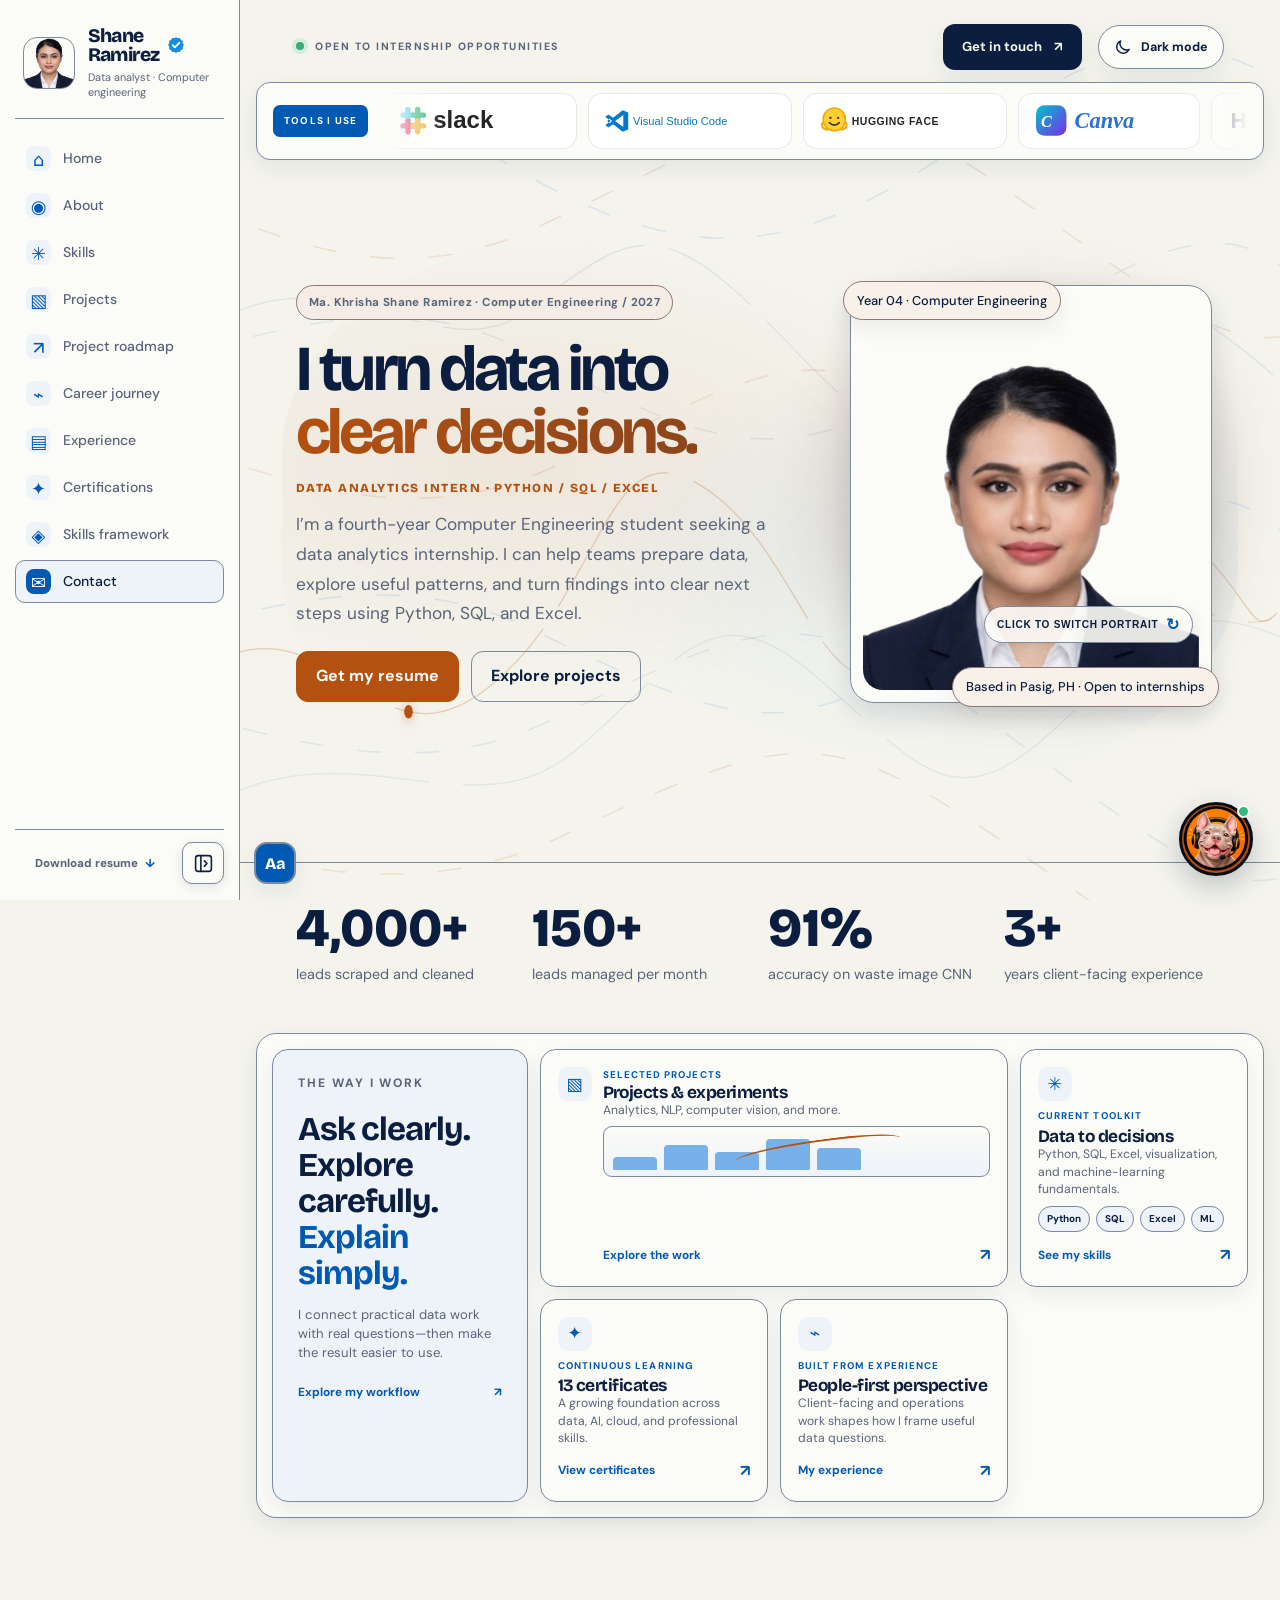
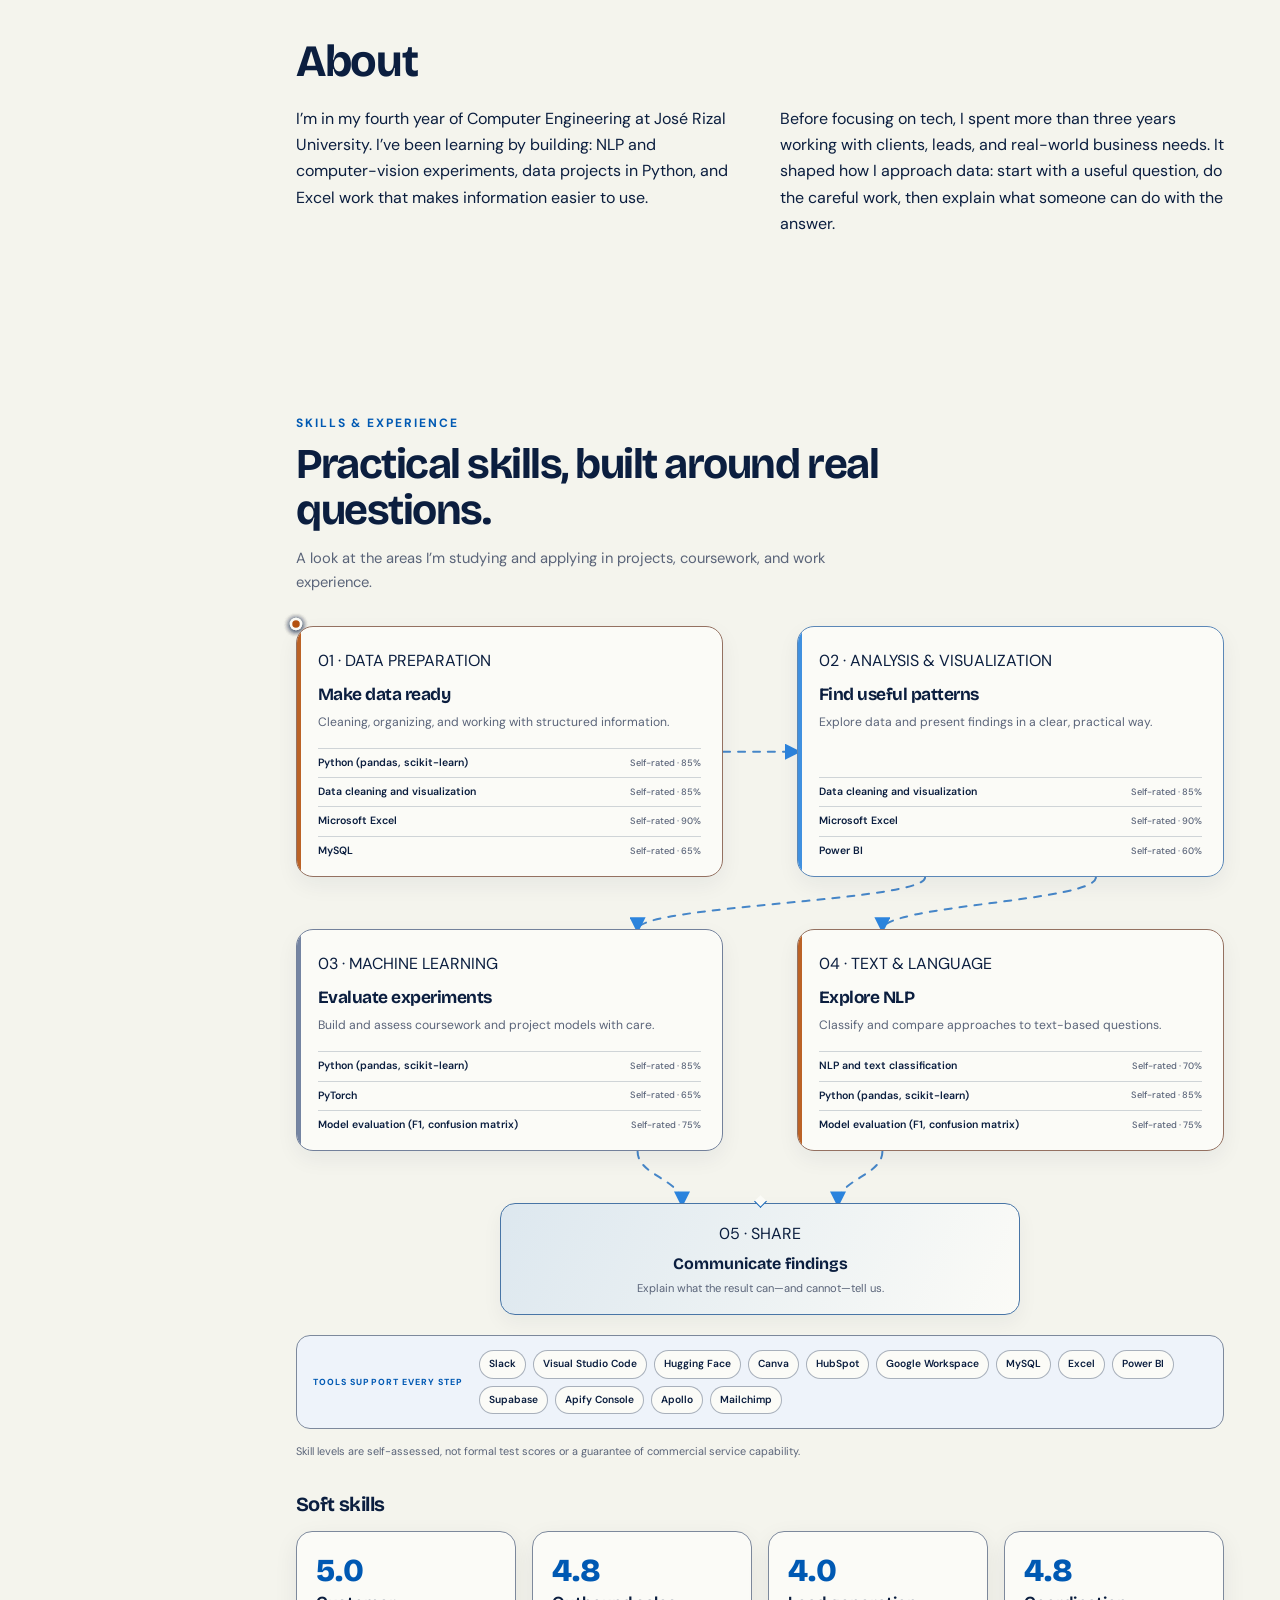
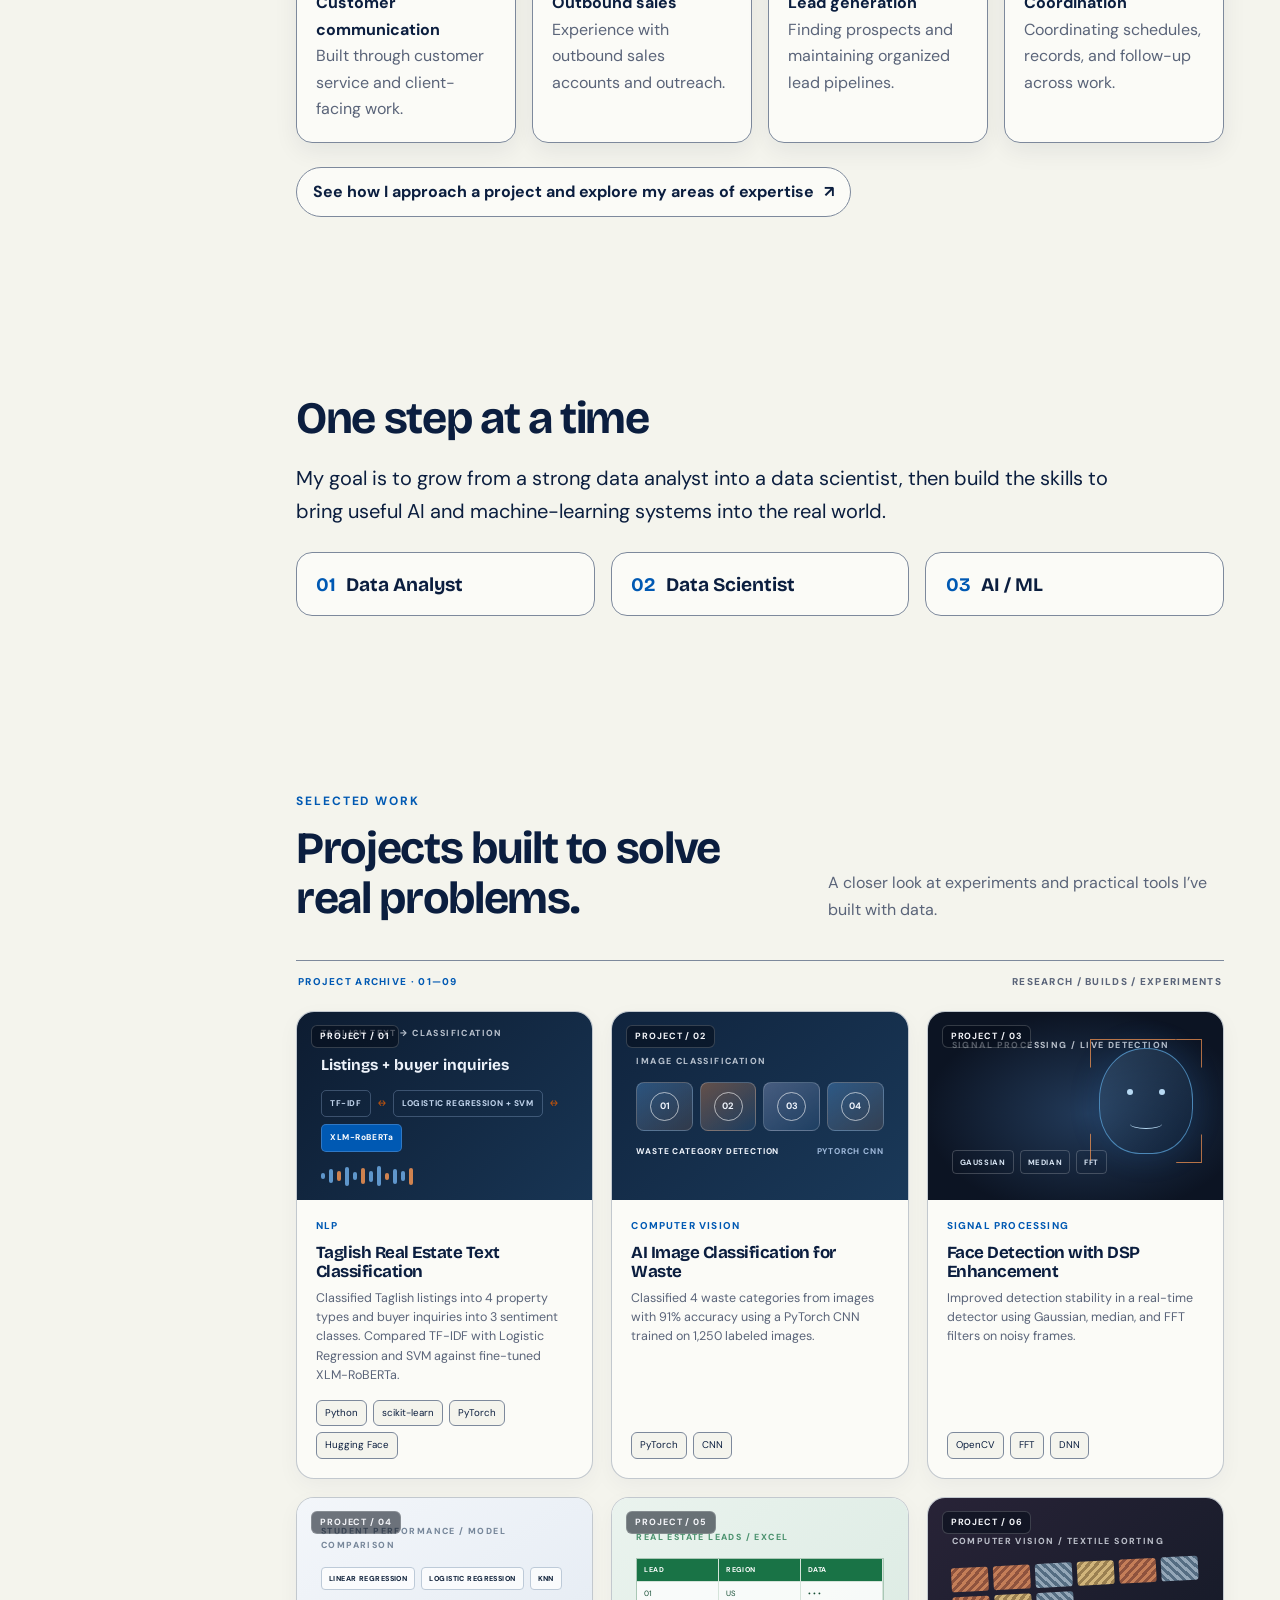
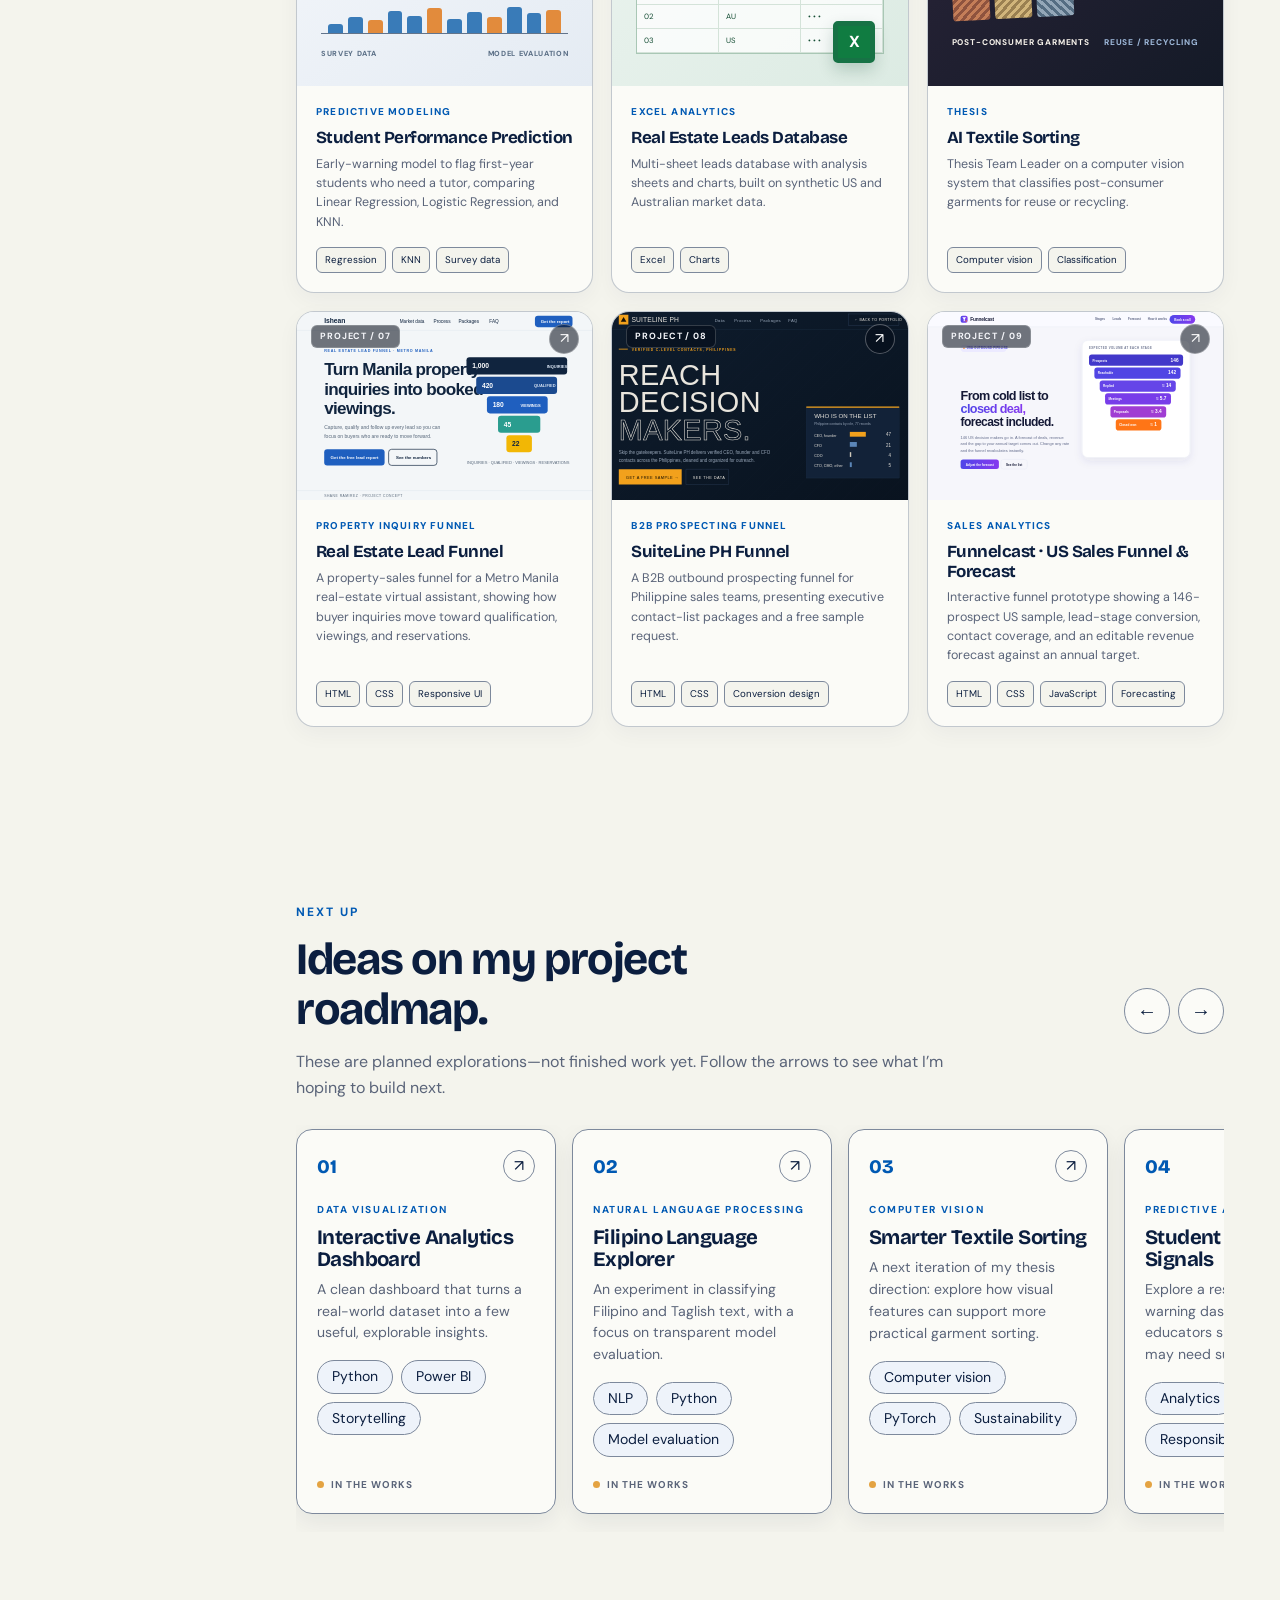
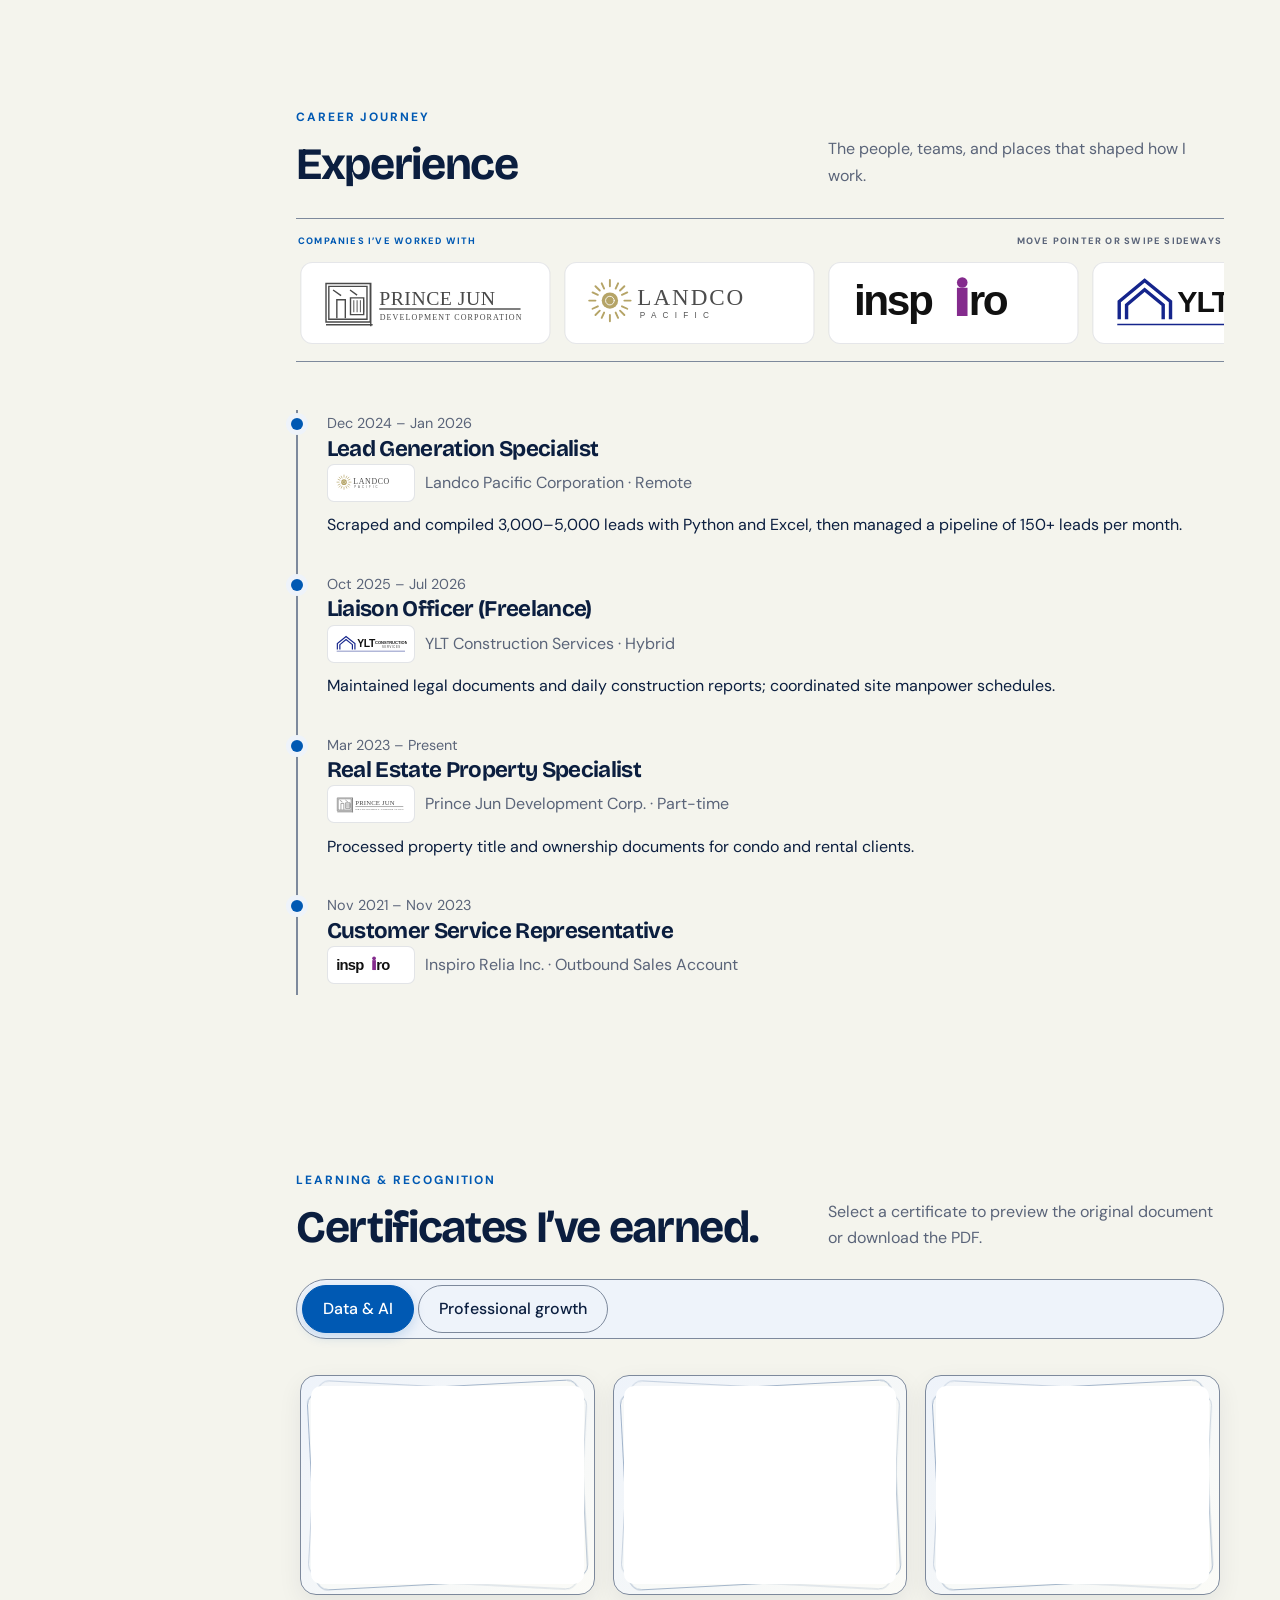
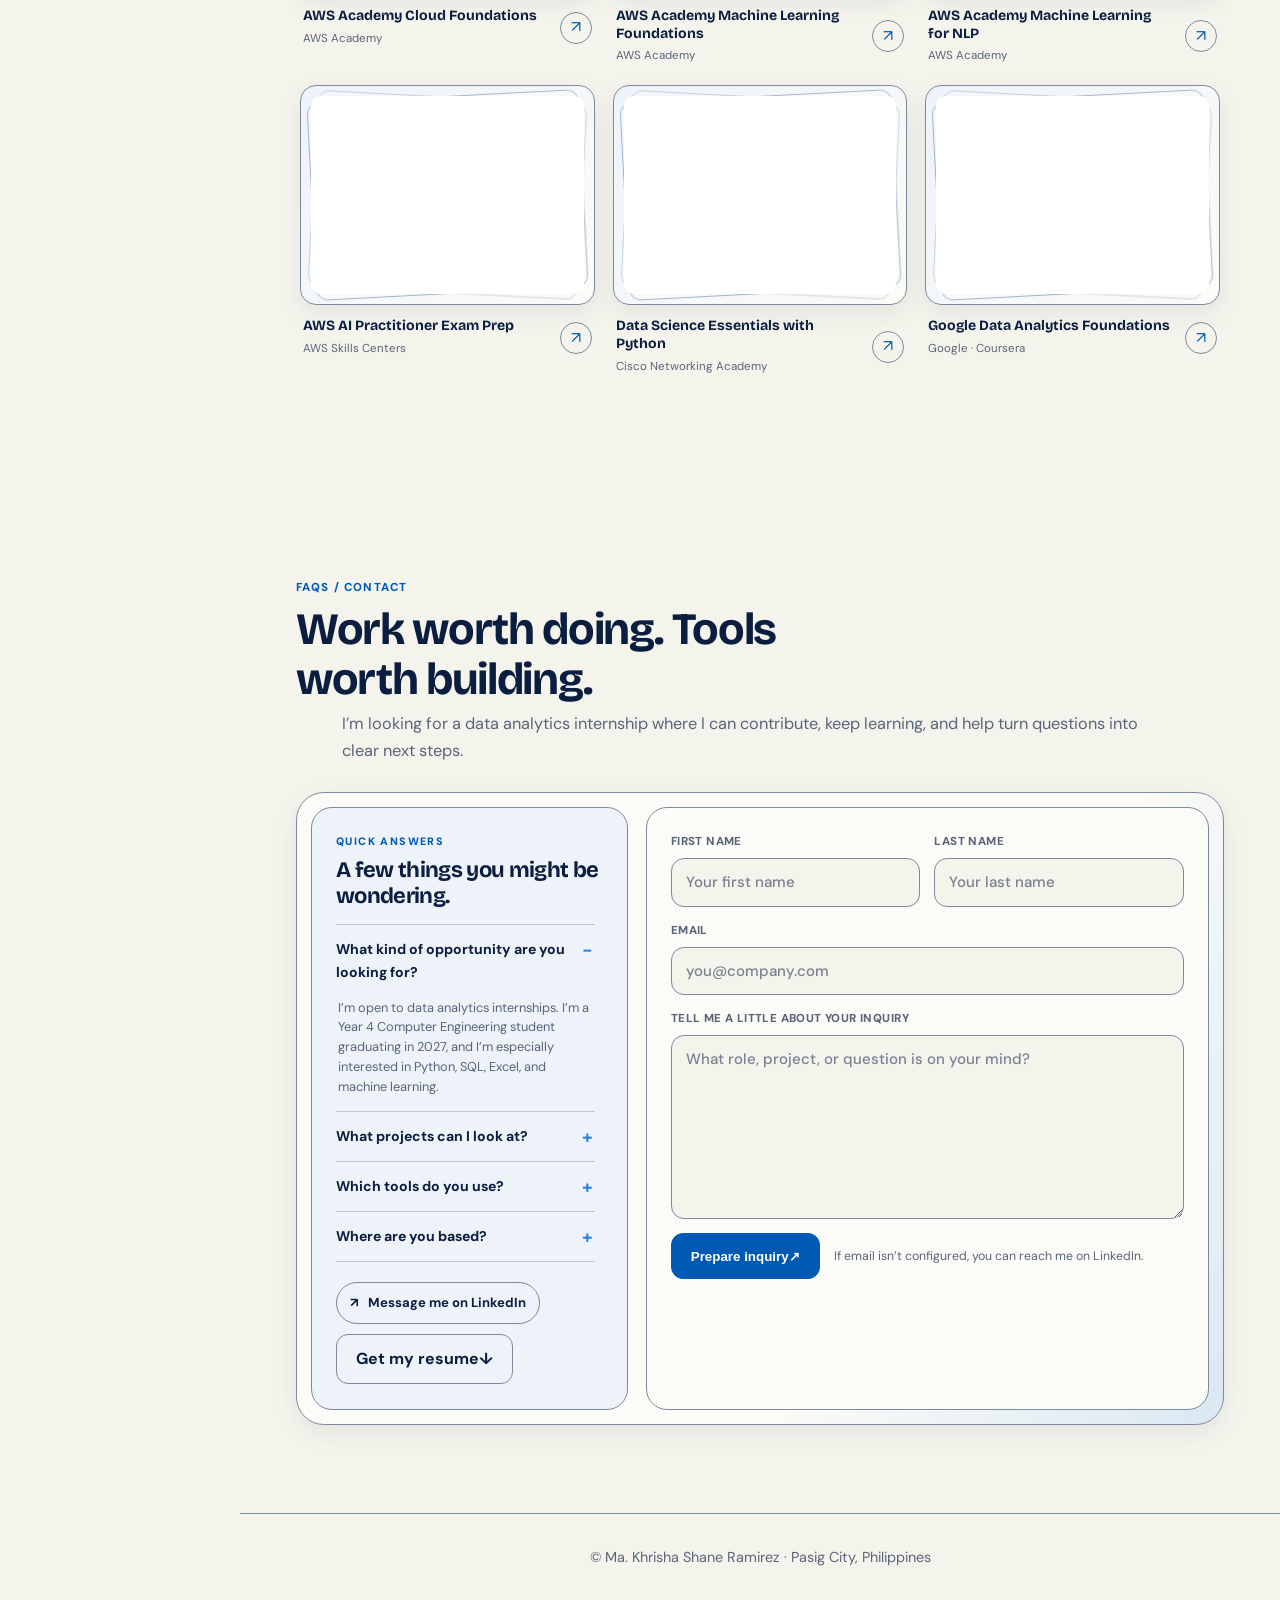
==== commit 92790346: "Fix ui and debug it." ====
--- a/index.html
+++ b/index.html
@@ -8,11 +8,14 @@
 <meta name="theme-color" content="#F4F4ED">
 <link rel="preconnect" href="https://fonts.googleapis.com">
 <link rel="preconnect" href="https://fonts.gstatic.com" crossorigin>
+<link rel="preconnect" href="https://api.iconify.design" crossorigin>
 <link href="https://fonts.googleapis.com/css2?family=Bricolage+Grotesque:opsz,wght@12..96,500;12..96,700;12..96,800&family=DM+Sans:wght@400;500;700&display=swap" rel="stylesheet">
 <link rel="stylesheet" href="css/tokens.css">
 <link rel="stylesheet" href="css/base.css">
 <link rel="stylesheet" href="css/components.css">
 <link rel="stylesheet" href="css/animations.css">
+<link rel="stylesheet" href="css/refined.css">
+<link rel="stylesheet" href="css/chatbot.css">
 </head>
 <body>
 <div class="progress" id="progress"></div>
@@ -25,13 +28,10 @@
   <path class="ambient-lines__path ambient-lines__path--violet" d="M-170 810 C 100 660, 350 930, 620 800 S 920 660, 1180 850 S 1450 1010, 1590 820"/>
   <path class="ambient-lines__path ambient-lines__path--orange" d="M-150 950 C 120 830, 350 1060, 630 930 S 930 800, 1180 970 S 1430 1110, 1580 960"/>
 </svg>
-<div class="cursor-dot" id="cursorDot"></div>
-<div class="cursor-ring" id="cursorRing"><span id="cursorLabel"></span></div>
-
 <aside class="sidebar" aria-label="Portfolio navigation">
   <a class="sidebar__identity" href="#top">
-    <img src="assets/images/profile-photo.png" alt="" class="sidebar__avatar">
-    <span class="sidebar__name">Shane<br>Ramirez</span>
+    <img src="assets/images/profile-photo.png" alt="" class="sidebar__avatar" width="402" height="392" decoding="async">
+    <span class="sidebar__name"><span>Shane<br>Ramirez</span><svg class="sidebar__verified" viewBox="0 0 24 24" role="img" aria-label="Verified profile"><path class="sidebar__verified-bg" d="M12 1.5 14.5 3l2.9-.4 1.1 2.7 2.7 1.1-.4 2.9 1.7 2.7-1.7 2.7.4 2.9-2.7 1.1-1.1 2.7-2.9-.4L12 22.5l-2.5-1.5-2.9.4-1.1-2.7-2.7-1.1.4-2.9L1.5 12l1.7-2.7-.4-2.9 2.7-1.1 1.1-2.7 2.9.4L12 1.5Z"/><path class="sidebar__verified-check" d="m7.5 12.2 3 3 6.2-6.4"/></svg></span>
     <span class="sidebar__role">Data analyst · Computer engineering</span>
   </a>
   <button class="burger sidebar__menu-toggle" id="burger" aria-label="Open navigation" aria-expanded="false"><span></span><span></span></button>
@@ -48,46 +48,42 @@
     <a href="#contact"><span aria-hidden="true">✉</span>Contact</a>
   </nav>
   <div class="sidebar__footer">
+    <a class="sidebar__resume" href="resume/Resume_ShaneRamirez.pdf" download>Download resume <span aria-hidden="true">↓</span></a>
     <button class="sidebar__collapse" id="sidebarCollapse" type="button" aria-label="Minimize sidebar" aria-pressed="false"><svg viewBox="0 0 24 24" aria-hidden="true"><rect x="3" y="3" width="18" height="18" rx="3"/><path d="M9 3v18m4-12 3 3-3 3"/></svg></button>
-    <a class="sidebar__resume" href="resume/Resume_ShaneRamirez.pdf" download>Download resume <span aria-hidden="true">↓</span></a>
   </div>
 </aside>
-<button class="theme-toggle theme-toggle--floating" id="themeToggle" aria-label="Switch to dark mode">
-  <svg class="theme-toggle__icon" viewBox="0 0 24 24" aria-hidden="true"><path d="M20.2 15.1A8.5 8.5 0 0 1 8.9 3.8 8.6 8.6 0 1 0 20.2 15.1Z"/></svg>
-  <span>Dark mode</span>
-</button>
-<div class="reading-tools">
-  <button class="reading-tools__toggle" id="fontSizeToggle" type="button" aria-expanded="false" aria-controls="fontSizeMenu" aria-label="Adjust text size">Aᴀ</button>
-  <div class="reading-tools__menu" id="fontSizeMenu" hidden>
-    <span>Text size</span>
-    <button type="button" id="fontSizeDown" aria-label="Decrease text size">−</button>
-    <output id="fontSizeValue">100%</output>
-    <button type="button" id="fontSizeUp" aria-label="Increase text size">+</button>
-  </div>
+<div class="reading-tools" role="group" aria-label="Text size controls">
+  <button class="reading-tools__toggle" id="fontSizeToggle" type="button" aria-expanded="false" aria-controls="fontSizeMenu" aria-label="Adjust text size">Aa</button>
+  <div class="reading-tools__menu" id="fontSizeMenu" hidden><span>Text size</span><button type="button" id="fontSizeDown" aria-label="Decrease text size">−</button><output id="fontSizeValue">100%</output><button type="button" id="fontSizeUp" aria-label="Increase text size">+</button></div>
 </div>
-
 <main id="top" class="site-main">
-<div class="home-topbar"><span class="home-topbar__status"><i></i> OPEN TO INTERNSHIP OPPORTUNITIES</span><a class="home-topbar__contact" href="#contact">Get in touch <span aria-hidden="true">↗</span></a></div>
+<div class="home-topbar"><span class="home-topbar__status"><i></i> OPEN TO INTERNSHIP OPPORTUNITIES</span><a class="home-topbar__contact" href="#contact">Get in touch <span aria-hidden="true">↗</span></a><button class="theme-toggle theme-toggle--floating" id="themeToggle" aria-label="Switch to dark mode"><svg class="theme-toggle__icon" viewBox="0 0 24 24" aria-hidden="true"><path d="M20.2 15.1A8.5 8.5 0 0 1 8.9 3.8 8.6 8.6 0 1 0 20.2 15.1Z"/></svg><span>Dark mode</span></button></div>
 <section class="daily-tools" aria-label="Tools and platforms I use">
   <span class="daily-tools__label">TOOLS I USE</span>
-  <div class="daily-tools__window"><div class="daily-tools__track" id="toolsTrack"></div></div>
+  <div class="daily-tools__window" tabindex="0"><div class="daily-tools__track" id="toolsTrack"></div></div>
   <p class="sr-only" id="toolsList"></p>
 </section>
 <section class="hero">
+  <svg class="hero__motion-lines" viewBox="0 0 1200 520" preserveAspectRatio="none" aria-hidden="true">
+    <path class="hero__line hero__line--one" d="M-40 375 C110 320 152 460 288 390 S420 190 541 245 672 438 798 360 950 205 1075 270 1150 378 1240 300"/>
+    <path class="hero__line hero__line--two" d="M-40 125 C110 60 228 160 330 112 S472 35 585 105 720 215 829 170 1001 70 1120 123 1190 178 1240 150"/>
+    <path class="hero__line hero__line--three" d="M-30 475 C140 420 270 500 386 438 S540 315 660 380 818 492 934 425 1080 310 1240 366"/>
+    <circle class="hero__motion-dot" r="5"><animateMotion dur="19s" repeatCount="indefinite" path="M-40 375 C110 320 152 460 288 390 S420 190 541 245 672 438 798 360 950 205 1075 270 1150 378 1240 300"/></circle>
+  </svg>
   <div class="hero__text">
     <p class="meta reveal-load">Ma. Khrisha Shane Ramirez · Computer Engineering / 2027</p>
-    <h1 class="hero__title" aria-label="Shane Ramirez."><span class="hero__title-line split" data-split>Shane</span><span class="hero__title-line hero__title-line--last split" data-split>Ramirez.</span></h1>
-    <p class="hero__sub reveal-load">Data analytics · Python / SQL / Excel</p>
-    <p class="hero__lead reveal-load">I turn messy data into clear next steps—building practical analytics and machine-learning projects that help people make better decisions.</p>
+    <h1 class="hero__title" aria-label="I turn data into clear decisions."><span class="hero__title-line split" data-split>I turn data into</span><span class="hero__title-line hero__title-line--last split" data-split>clear decisions.</span></h1>
+    <p class="hero__sub reveal-load">DATA ANALYTICS INTERN · PYTHON / SQL / EXCEL</p>
+    <p class="hero__lead reveal-load">I’m a fourth-year Computer Engineering student seeking a data analytics internship. I can help teams prepare data, explore useful patterns, and turn findings into clear next steps using Python, SQL, and Excel.</p>
     <div class="hero__cta reveal-load">
-      <a class="btn" href="resume/Resume_ShaneRamirez.pdf" data-magnetic>Get my resume</a>
-      <a class="btn btn--ghost" href="#projects" data-magnetic>Explore projects</a>
+      <a class="btn" href="resume/Resume_ShaneRamirez.pdf">Get my resume</a>
+      <a class="btn btn--ghost" href="#projects">Explore projects</a>
     </div>
   </div>
   <div class="hero__media reveal-load">
     <div class="hero__portrait-glow" aria-hidden="true"></div>
     <button class="profile-switch" id="profileSwitch" type="button" aria-label="Switch to illustrated profile portrait" aria-pressed="false">
-      <img src="assets/images/profile-photo.png" alt="Portrait of Shane Ramirez" class="hero__img" data-tilt>
+      <img src="assets/images/profile-photo.png" alt="Portrait of Shane Ramirez" class="hero__img" width="402" height="392" fetchpriority="high" decoding="async">
       <span class="profile-switch__hint">CLICK TO SWITCH PORTRAIT <span aria-hidden="true">↻</span></span>
     </button>
     <div class="chip chip--a">Year 04 · Computer Engineering</div>
@@ -122,7 +118,7 @@
   </a>
   <a class="home-tile home-tile--learning" href="#badges">
     <span class="home-tile__icon" aria-hidden="true">✦</span><span class="home-tile__tag">CONTINUOUS LEARNING</span>
-    <h3>11 certificates</h3><p>A growing foundation across data, AI, cloud, and professional skills.</p>
+    <h3>13 certificates</h3><p>A growing foundation across data, AI, cloud, and professional skills.</p>
     <span class="home-tile__link">View certificates <b>↗</b></span>
   </a>
   <a class="home-tile home-tile--journey" href="#experience">
@@ -144,11 +140,12 @@
   <p class="eyebrow">SKILLS &amp; EXPERIENCE</p>
   <h2>Practical skills, built around real questions.</h2>
   <p class="muted skills__intro">A look at the areas I’m studying and applying in projects, coursework, and work experience.</p>
-  <div class="skills-method">
-    <div class="skills-method__intro"><span class="eyebrow">MY APPROACH</span><h3>Ask. Analyze. Explain.</h3><p>Start with a useful question, work carefully with the data, and share what the result can—and cannot—tell us.</p></div>
-    <ol class="skills-method__steps"><li><span>01</span><b>Frame</b><small>Understand the question</small></li><li><span>02</span><b>Explore</b><small>Prepare and analyze data</small></li><li><span>03</span><b>Communicate</b><small>Share clear findings</small></li></ol>
-  </div>
-  <div class="skills-grid" id="skillCards"></div>
+  <div class="skills-flowchart" id="skillFlow" role="group" aria-label="Skill workflow: prepare data, analyze it, explore a machine-learning or language-processing approach, then communicate findings.">
+    <svg class="skills-flowchart__wires" id="skillFlowWires" aria-hidden="true"><defs><marker id="skillFlowArrow" markerWidth="8" markerHeight="8" refX="6" refY="4" orient="auto"><path d="M0 0 8 4 0 8z" fill="currentColor"/></marker></defs></svg>
+    <div class="skills-grid" id="skillCards"></div>
+    <article class="skills-flowchart__finish" data-flow-node="communicate"><span class="skills-flowchart__step">05 · SHARE</span><b>Communicate findings</b><small>Explain what the result can—and cannot—tell us.</small></article>
+  </div>
+  <div class="skills-tools" aria-label="Tools used across the workflow"><span class="skills-tools__label">TOOLS SUPPORT EVERY STEP</span><div class="skills-tools__items" id="skillTools"></div></div>
   <p class="skills__note">Skill levels are self-assessed, not formal test scores or a guarantee of commercial service capability.</p>
   <h3 class="mt">Soft skills</h3>
   <div class="soft" id="softSkills"></div>
@@ -166,8 +163,8 @@
     <div><p class="eyebrow">SELECTED WORK</p><h2>Projects built to solve real problems.</h2></div>
     <p class="muted">A closer look at experiments and practical tools I’ve built with data.</p>
   </div>
-  <div class="project-board" data-reveal>
-    <div class="project-board__hint"><span class="arrow-pointer" aria-hidden="true">↘</span> SELECTED PROJECT SNAPSHOTS</div>
+  <div class="project-gallery" data-reveal>
+    <div class="project-gallery__bar"><span>PROJECT ARCHIVE · 01—09</span><span>RESEARCH / BUILDS / EXPERIMENTS</span></div>
     <div class="grid" id="projectGrid"></div>
   </div>
 </section>
@@ -185,7 +182,17 @@
 </section>
 
 <section id="experience" class="section" data-reveal>
-  <h2>Experience</h2>
+  <div class="section__heading" data-reveal>
+    <div><p class="eyebrow">CAREER JOURNEY</p><h2>Experience</h2></div>
+    <p class="muted">The people, teams, and places that shaped how I work.</p>
+  </div>
+  <div class="company-showcase" aria-label="Companies I have worked with">
+    <div class="company-showcase__label"><span>COMPANIES I’VE WORKED WITH</span><span>MOVE POINTER OR SWIPE SIDEWAYS</span></div>
+    <div class="company-showcase__viewport" id="companyShowcase" tabindex="0" role="group" aria-label="Interactive company logo strip. Move the pointer left or right to move the logos in the opposite direction.">
+      <div class="company-showcase__track" id="companyTrack"></div>
+    </div>
+    <ul class="sr-only" id="companyList"></ul>
+  </div>
   <ol class="timeline" id="timeline"></ol>
 </section>
 
@@ -202,11 +209,33 @@
 </section>
 
 <section id="contact" class="section contact" data-reveal>
+  <div class="contact-new">
+    <header class="contact-new__heading"><p class="eyebrow">FAQS / CONTACT</p><h2>Work worth doing. Tools worth building.</h2><p class="lead">I’m looking for a data analytics internship where I can contribute, keep learning, and help turn questions into clear next steps.</p></header>
+    <div class="contact-new__layout">
+      <aside class="contact-new__faq" aria-labelledby="contactFaqTitle"><p class="eyebrow">QUICK ANSWERS</p><h3 id="contactFaqTitle">A few things you might be wondering.</h3>
+        <div class="contact-new__questions">
+          <details open><summary>What kind of opportunity are you looking for?</summary><p>I’m open to data analytics internships. I’m a Year 4 Computer Engineering student graduating in 2027, and I’m especially interested in Python, SQL, Excel, and machine learning.</p></details>
+          <details><summary>What projects can I look at?</summary><p>The portfolio includes data analysis and machine-learning projects such as Taglish NLP, waste image classification, student performance prediction, and interactive funnel concepts. They show how I approach practical questions through coursework and personal work.</p></details>
+          <details><summary>Which tools do you use?</summary><p>My listed tools include Python, SQL/MySQL, Excel, Power BI, scikit-learn, PyTorch, and Hugging Face. I’m continuing to build experience through projects and coursework.</p></details>
+          <details><summary>Where are you based?</summary><p>I’m based in Pasig, Philippines. For scheduling or other details, please reach out directly through LinkedIn.</p></details>
+        </div>
+        <a class="contact-new__linkedin" href="https://www.linkedin.com/in/shaneramirezva" target="_blank" rel="noopener noreferrer">↗ &nbsp; Message me on LinkedIn</a>
+        <a class="btn btn--ghost contact-new__resume" href="resume/Resume_ShaneRamirez.pdf" download>Get my resume <span aria-hidden="true">↓</span></a>
+      </aside>
+      <form class="contact-new__form" id="inquiryForm">
+        <div class="contact-new__names"><label>First name<input name="firstName" autocomplete="given-name" placeholder="Your first name" required></label><label>Last name<input name="lastName" autocomplete="family-name" placeholder="Your last name"></label></div>
+        <label>Email<input type="email" name="email" autocomplete="email" placeholder="you@company.com" required></label>
+        <label>Tell me a little about your inquiry<textarea name="message" rows="7" maxlength="3000" placeholder="What role, project, or question is on your mind?" required></textarea></label>
+        <div class="contact-new__submit"><button class="btn" type="submit">Prepare inquiry <span aria-hidden="true">↗</span></button><p>If email isn’t configured, you can reach me on LinkedIn.</p></div>
+        <p class="contact-new__status" id="inquiryStatus" role="status" aria-live="polite"></p>
+      </form>
+    </div>
+  </div>
   <h2>Let’s work together</h2>
   <p class="lead">I’m looking for an internship where I can contribute, keep learning, and work with people who care about using data well.</p>
   <div class="hero__cta">
-    <a class="btn" href="mailto:you@example.com" data-magnetic>Email me</a>
-    <a class="btn btn--ghost" href="resume/Resume_ShaneRamirez.pdf" data-magnetic>Download resume</a>
+    <a class="btn" href="mailto:you@example.com">Email me</a>
+    <a class="btn btn--ghost" href="resume/Resume_ShaneRamirez.pdf">Download resume</a>
   </div>
   <ul class="socials">
     <li><a href="https://www.linkedin.com/in/shaneramirezva" aria-label="LinkedIn"><svg viewBox="0 0 24 24" aria-hidden="true"><path d="M5.1 8.6H2V22h3.1V8.6ZM3.6 2a1.8 1.8 0 1 0 0 3.6 1.8 1.8 0 0 0 0-3.6ZM22 13.9c0-4-2.1-5.8-4.9-5.8a4.2 4.2 0 0 0-3.8 2.1V8.6h-3V22h3.1v-6.6c0-1.7.3-3.4 2.5-3.4s2.2 2 2.2 3.5V22H22v-8.1Z"/></svg></a></li>
@@ -218,7 +247,7 @@
 </main>
 
 <footer class="footer">© Ma. Khrisha Shane Ramirez · Pasig City, Philippines</footer>
-<button class="chat-launcher chat-launcher--floating" id="chatLauncher" type="button" aria-label="Chat with Moana" aria-expanded="false"><span class="chat-launcher__prompt" id="chatPrompt">How can I help?</span><span class="chat-launcher__icon"><img src="assets/images/moana-help.png" alt=""><i></i></span></button>
+<button class="chat-launcher chat-launcher--floating" id="chatLauncher" type="button" aria-label="Chat with Moana" aria-expanded="false"><span class="chat-launcher__prompt" id="chatPrompt">How can I help?</span><span class="chat-launcher__icon"><img src="assets/images/moana-help.png" alt="" width="392" height="392" loading="lazy" decoding="async"><i></i></span></button>
 
 <div class="cert-modal" id="certModal" hidden>
   <div class="cert-modal__panel" role="dialog" aria-modal="true" aria-labelledby="certModalTitle">
@@ -231,26 +260,25 @@
   </div>
 </div>
 
-<section class="chat-panel" id="chatPanel" aria-label="Chat with Moana" aria-hidden="true" hidden>
-  <header class="chat-panel__header"><img class="chat-panel__avatar" src="assets/images/moana-help.png" alt=""><div><b>Moana</b><span><i></i> Portfolio guide · FAQ</span></div><button id="chatClose" type="button" aria-label="Close chat">×</button></header>
-  <div class="chat-panel__faqs">
-    <p>QUICK FAQs</p>
-    <details><summary>What can Shane help with?</summary><p>Shane is building experience in analytics, data preparation, Python, SQL, Excel, and machine-learning projects. See the portfolio and contact section to discuss a specific need.</p></details>
-    <details><summary>Could Shane help my business?</summary><p>It depends on the problem and scope. The chat can ask a few questions and point you to relevant experience, but it cannot promise a business outcome.</p></details>
-    <details><summary>What tools has Shane used?</summary><p>Projects and coursework include Python, pandas, scikit-learn, SQL, Excel, PyTorch, Matplotlib, and Power BI.</p></details>
-  </div>
-  <div class="chat-panel__messages" id="chatMessages" aria-live="polite"><div class="chat-message chat-message--bot">Hi! I’m Moana, a guided portfolio assistant. Ask about Shane’s work, or tell me about your business and I’ll ask a few questions to help assess fit.</div><div class="chat-suggestions"><button type="button">Could Shane help my business?</button><button type="button">What projects has Shane built?</button></div></div>
-  <form class="chat-panel__form" id="chatForm"><label class="sr-only" for="chatInput">Ask Moana a question</label><input id="chatInput" name="question" placeholder="Ask a question..." autocomplete="off" required><button type="submit" aria-label="Send message">↑</button></form>
-  <p class="chat-panel__disclaimer">Guided FAQ assistant, not generative AI. Messages aren’t stored.</p>
+<section class="chat-panel" id="chatPanel" role="dialog" aria-modal="true" aria-labelledby="chatTitle" aria-hidden="true" hidden>
+  <header class="chat-panel__header"><img class="chat-panel__avatar" src="assets/images/moana-help.png" alt="" width="392" height="392" loading="lazy" decoding="async"><div><b id="chatTitle">Moana</b><span><i></i> AI portfolio assistant</span></div><button id="chatClose" type="button" aria-label="Close chat">×</button></header>
+  <div class="chat-panel__messages" id="chatMessages" aria-live="polite" aria-relevant="additions text"><div class="chat-message chat-message--bot">Hi, I’m Moana. Ask me about Shane’s work, skills, or internship interests. If I need more context, I’ll ask one quick question.</div><div class="chat-suggestions" aria-label="Suggested questions"><button type="button">What projects have you built?</button><button type="button">What tools do you use?</button><button type="button">Are you open to internships?</button><button type="button">How can I contact you?</button></div></div>
+  <form class="chat-panel__form" id="chatForm"><label class="sr-only" for="chatInput">Ask Moana a question</label><input id="chatInput" name="question" maxlength="1400" placeholder="Ask a question..." autocomplete="off" required><button type="submit" aria-label="Send message">↑</button></form>
+  <p class="chat-panel__disclaimer">AI assistant. Answers may not always be accurate.</p>
 </div>
 
 <script src="js/accessibility.js"></script>
 <script src="js/data.js"></script>
 <script src="js/theme.js"></script>
-<script src="js/cursor.js"></script>
 <script src="js/animations.js"></script>
+<script src="js/ambient-lines.js"></script>
+<script src="js/company-strip.js"></script>
 <script src="js/render.js"></script>
 <script src="js/main.js"></script>
+<script type="module" src="js/knowledge.js"></script>
 <script src="js/chatbot.js"></script>
+<script src="js/inquiry.js"></script>
+<div class="cursor-dot" id="cursorDot" aria-hidden="true"></div><div class="cursor-ring" id="cursorRing" aria-hidden="true"><span id="cursorLabel"></span></div>
+<script src="js/cursor.js"></script>
 </body>
 </html>
--- a/css/tokens.css
+++ b/css/tokens.css
@@ -1,15 +1,17 @@
 /* Single place to tune the look. Replace values to match your reference exactly. */
 :root{
-  --bg:#F5F6F2; --surface:#FFFFFF; --ink:#10203C; --muted:#68778D; --line:#DCE2E8;
-  --accent:#1468C5; --accent-ink:#FFFFFF; --surface-soft:#EDF3FF;
-  --orange:#F07824; --violet:#7556D8; --blue:#1677D2; --black:#101827;
+  --bg:#F4F4ED; --surface:#FBFBF7; --ink:#0B1E3F; --muted:#5A6479; --line:#7D899C;
+  --accent:#0059B3; --accent-ink:#FFFFFF; --surface-soft:#EEF3FA;
+  --orange:#B45110; --violet:#65779A; --blue:#2C84DD; --black:#060C1A;
+  --ink-rgb:11,30,63; --accent-rgb:0,89,179;
   --font-display:'Bricolage Grotesque',system-ui,sans-serif;
   --font-body:'DM Sans',system-ui,sans-serif;
-  --radius:16px; --ease:cubic-bezier(.22,.8,.2,1); --dur:.7s;
-  --max:1120px; --pad:clamp(20px,5vw,56px); --sidebar-width:286px; --sidebar-collapsed-width:82px;
+  --radius:16px; --ease:cubic-bezier(.22,1,.36,1); --ease-spring:cubic-bezier(.34,1.56,.64,1); --dur:.32s;
+  --max:1120px; --pad:clamp(20px,5vw,56px); --sidebar-width:240px; --sidebar-collapsed-width:72px;
 }
 [data-theme="dark"]{
-  --bg:#101827; --surface:#172338; --ink:#F0F4FB; --muted:#9CAAC1; --line:#2A3850;
-  --accent:#77B8FF; --accent-ink:#10203C; --surface-soft:#1C2D49;
-  --orange:#FF9952; --violet:#A48BFF; --blue:#67ACFF; --black:#080E1A;
+  --bg:#070B14; --surface:#0B1120; --ink:#EDF0F6; --muted:#AEB9CB; --line:#66748B;
+  --accent:#2B78C5; --accent-ink:#FFFFFF; --surface-soft:#0E1626;
+  --orange:#FF9952; --violet:#93A4D0; --blue:#5AA2E8; --black:#04070F;
+  --ink-rgb:237,240,246; --accent-rgb:43,120,197;
 }
--- a/css/base.css
+++ b/css/base.css
@@ -1,6 +1,6 @@
 *{box-sizing:border-box;margin:0;padding:0}
-html{scroll-behavior:smooth;scroll-padding-top:80px}
-body{background:var(--bg);color:var(--ink);font:400 1.0625rem/1.65 var(--font-body);transition:background .4s,color .4s;overflow-x:hidden}
+html{scroll-behavior:smooth;scroll-padding-top:88px}
+body{background:var(--bg);color:var(--ink);font:400 1.0625rem/1.65 var(--font-body);transition:background-color .3s var(--ease),color .3s var(--ease);overflow-x:hidden}
 h1,h2,h3{font-family:var(--font-display);line-height:1.05;letter-spacing:-.02em}
 h2{font-size:clamp(2rem,5vw,3.4rem);margin-bottom:1.2rem}
 h3{font-size:1.4rem}
@@ -13,4 +13,4 @@
 .two-col{display:grid;grid-template-columns:1fr 1fr;gap:2.5rem}
 .meta{color:var(--muted);font-size:.95rem}
 @media(max-width:760px){.two-col{grid-template-columns:1fr}}
-@media(hover:hover) and (pointer:fine){body.has-cursor,body.has-cursor a,body.has-cursor button{cursor:none}}
+@media(max-width:760px){.ambient-lines{opacity:.35}.ambient-lines__path{animation-duration:48s,30s}}
--- a/css/components.css
+++ b/css/components.css
@@ -24,11 +24,11 @@
 .hero__lead{margin:1rem 0 1.8rem;max-width:52ch}
 .hero__cta{display:flex;gap:12px;flex-wrap:wrap}
 .hero__media{position:relative;isolation:isolate}
-.hero__portrait-glow{position:absolute;z-index:-1;inset:0;border-radius:45%;background:conic-gradient(from 0deg,#36b8f4,#8d78ff,#f16bb3,#ffbc61,#56d5ad,#36b8f4);filter:blur(26px);opacity:.8;animation:portraitGlow 12s linear infinite}
+.hero__portrait-glow{position:absolute;z-index:-1;inset:0;border-radius:45%;background:radial-gradient(ellipse,var(--blue),var(--violet) 48%,var(--orange));filter:blur(28px);opacity:.2}
 .profile-switch{position:relative;display:block;width:100%;overflow:hidden;border:1px solid color-mix(in srgb,var(--accent) 35%,var(--line));border-radius:28px;background:color-mix(in srgb,var(--surface) 38%,transparent);padding:12px;cursor:pointer;box-shadow:0 22px 54px rgba(16,32,60,.14);transition:transform .25s var(--ease),border-color .25s}
 .profile-switch:hover{transform:translateY(-4px);border-color:var(--accent)}
 .hero__img{border-radius:20px;width:100%;aspect-ratio:4/5;object-fit:contain;object-position:center bottom;background:transparent;transition:transform .25s,opacity .22s,filter .25s}
-.hero__img.is-switching{opacity:0;filter:blur(5px);transform:scale(.96)}
+.hero__img.is-switching{opacity:0;transform:scale(.98)}
 .hero__img.is-switching{animation:portraitSwap .42s var(--ease) both}
 .profile-switch__hint{position:absolute;right:22px;bottom:22px;display:flex;gap:8px;align-items:center;padding:8px 12px;border:1px solid var(--line);border-radius:99px;background:color-mix(in srgb,var(--surface) 90%,transparent);color:var(--ink);font-size:.63rem;font-weight:700;letter-spacing:.07em;box-shadow:0 6px 18px rgba(16,32,60,.12)}
 .profile-switch__hint span{color:var(--accent);font-size:1rem}
@@ -42,7 +42,7 @@
 .bars{display:grid;gap:1rem;margin:1.5rem 0}
 .bar__top{display:flex;justify-content:space-between;font-weight:500;margin-bottom:6px}
 .bar__track{height:8px;background:var(--line);border-radius:9px;overflow:hidden}
-.bar__fill{height:100%;width:0;background:var(--accent);border-radius:9px;transition:width 1.2s var(--ease)}
+.bar__fill{height:100%;width:100%;background:var(--accent);border-radius:9px;transform:scaleX(0);transform-origin:left center;transition:transform .7s var(--ease)}
 .tags{display:flex;flex-wrap:wrap;gap:8px}.tags span{border:1px solid var(--line);padding:4px 14px;border-radius:99px;font-size:.88rem;background:var(--surface)}
 .soft{display:grid;grid-template-columns:repeat(auto-fit,minmax(220px,1fr));gap:1rem;margin-top:1rem}
 .soft div{background:var(--surface);border:1px solid var(--line);border-radius:var(--radius);padding:1.2rem}
@@ -56,13 +56,18 @@
 .section__heading h2{max-width:18ch;margin:0}
 .section__heading>.muted{max-width:36ch}
 .eyebrow{color:var(--accent);font-size:.75rem;font-weight:700;letter-spacing:.16em;margin-bottom:.7rem}
-.project-board{position:relative;padding:2.4rem 1.2rem 1.2rem;border:1px solid var(--line);border-radius:30px;background:linear-gradient(120deg,var(--surface) 34%,var(--surface-soft));box-shadow:0 22px 64px rgba(16,32,60,.08)}
+.project-board{position:relative;padding:3rem 1.2rem 1.2rem;border:1px solid var(--line);border-radius:30px;background:radial-gradient(ellipse at 88% 0%,color-mix(in srgb,var(--blue) 10%,transparent),transparent 38%),linear-gradient(135deg,var(--surface),var(--surface-soft));box-shadow:0 22px 64px rgba(16,32,60,.08)}
 .project-board__hint{position:absolute;z-index:2;top:0;left:50%;transform:translate(-50%,-50%);padding:8px 15px;border:1px solid var(--line);border-radius:99px;background:var(--surface);color:var(--ink);font-size:.68rem;font-weight:700;letter-spacing:.08em;white-space:nowrap;box-shadow:0 8px 20px rgba(16,32,60,.1)}
 .arrow-pointer{color:var(--accent);font-size:1rem;margin-right:5px}
 .grid{display:grid;grid-template-columns:repeat(2,minmax(0,1fr));gap:1rem}
-.project-card{overflow:hidden;background:var(--surface);border:1px solid var(--line);border-radius:24px;transition:transform .3s var(--ease),border-color .3s,box-shadow .3s,opacity var(--dur) var(--ease)}
+.project-card{position:relative;display:flex;min-width:0;flex-direction:column;overflow:hidden;background:var(--surface);border:1px solid var(--line);border-radius:22px;color:inherit;text-decoration:none;transition:transform .3s var(--ease),border-color .3s,box-shadow .3s,opacity var(--dur) var(--ease)}
+.project-card::before{content:"";position:absolute;z-index:2;top:0;left:1.1rem;right:1.1rem;height:2px;background:linear-gradient(90deg,var(--blue),var(--orange));opacity:.55;transition:opacity .25s}
+.project-card--linked:focus-visible{outline:3px solid var(--accent);outline-offset:4px}
 .project-card:hover{transform:translateY(-5px);border-color:color-mix(in srgb,var(--accent) 55%,var(--line));box-shadow:0 16px 36px rgba(16,32,60,.1)}
 .project-window{padding:10px 10px 0;background:color-mix(in srgb,var(--surface-soft) 54%,var(--surface))}
+.project-window--suiteline{padding:0;background:#09131f}
+.project-window .project-window__screen--suiteline{width:100%;aspect-ratio:1068/668;min-height:0;padding:0;border:0;border-radius:0;background:#09131f}
+.project-window__screen--suiteline img{display:block;width:100%;height:100%;object-fit:cover}
 .project-window__bar{height:30px;display:flex;align-items:center;gap:5px;padding:0 7px}
 .project-window__bar>span{width:8px;height:8px;border-radius:50%;background:#FF6058}
 .project-window__bar>span:nth-child(2){background:#FFBD2E}.project-window__bar>span:nth-child(3){background:#28C840}
@@ -81,13 +86,29 @@
 .project-window--3 .project-visual i{background:color-mix(in srgb,#57b99a 68%,white)}.project-window--3 .project-visual b{border-color:#57b99a}
 .project-window__screen-foot{margin-top:10px}
 .project-window__screen-foot span:last-child{font-size:1rem;color:var(--accent)}
-.project-card__body{position:relative;padding:1rem 1.1rem 1.2rem}
-.project-card__body small{color:var(--accent);font-weight:700;font-size:.7rem;letter-spacing:.08em;text-transform:uppercase}
-.project-card__body h3{margin:.35rem 0;font-size:1.3rem}
+.project-funnel-preview{height:66px;display:flex;flex-direction:column;align-items:center;justify-content:center;gap:2px;margin-top:12px;padding:2px 0}
+.project-funnel-preview i{display:flex;align-items:center;justify-content:flex-start;width:100%;height:11px;padding-left:8px;clip-path:polygon(0 0,100% 0,92% 100%,8% 100%);background:#12263f;color:#fff;font:700 .48rem/1 var(--font-body);font-style:normal}
+.project-funnel-preview i:nth-child(2){width:82%;background:#24579a}
+.project-funnel-preview i:nth-child(3){width:66%;background:#2869c7}
+.project-funnel-preview i:nth-child(4){width:50%;background:#2c9d8e}
+.project-funnel-preview i:nth-child(5){width:34%;background:#f0b600;color:#11213b}
+.project-funnel-preview b{font-weight:700}
+.project-card__body{position:relative;display:flex;flex:1;flex-direction:column;padding:1.15rem 1.25rem 1.25rem}
+.project-card__body small{width:fit-content;max-width:calc(100% - 38px);padding:5px 9px;border:1px solid color-mix(in srgb,var(--accent) 25%,var(--line));border-radius:99px;background:color-mix(in srgb,var(--accent) 7%,var(--surface));color:var(--accent);font-weight:700;font-size:.62rem;letter-spacing:.08em;text-transform:uppercase}
+.project-card__body h3{margin:.65rem 0 .4rem;font-size:clamp(1.15rem,1.5vw,1.45rem)}
 .project-card__body p{color:var(--muted);font-size:.88rem;line-height:1.55}
-.project-card__body .tags{margin-top:.85rem}
+.project-card__body .tags{margin-top:auto;padding-top:1rem}
 .project-card__arrow,.future-card__arrow{display:grid;place-items:center;width:32px;height:32px;border:1px solid var(--line);border-radius:50%;color:var(--ink);font-size:1rem}
-.project-card__arrow{position:absolute;top:14px;right:15px}
+.project-card__arrow{position:absolute;top:14px;right:15px;transition:transform .25s var(--ease-spring),background-color .25s,color .25s}
+.project-board .grid{grid-template-columns:repeat(12,minmax(0,1fr));gap:16px}
+.project-board .project-card{grid-column:span 6}
+.project-board .project-card:nth-child(6n + 1),.project-board .project-card:nth-child(6n + 4),.project-board .project-card:nth-child(6n + 5){grid-column:span 7}
+.project-board .project-card:nth-child(6n + 2),.project-board .project-card:nth-child(6n + 3),.project-board .project-card:nth-child(6n + 6){grid-column:span 5}
+.project-board .project-card:nth-child(n + 7){grid-column:span 6}
+.project-card:hover::before{opacity:1}
+.project-card:hover .project-card__arrow{transform:rotate(45deg);background:var(--accent);color:var(--accent-ink);border-color:var(--accent)}
+.project-window__screen--suiteline img{transition:transform .5s var(--ease)}
+.project-card--linked:hover .project-window__screen--suiteline img{transform:scale(1.025)}
 .future-section{padding-top:45px}
 .future-section__intro{max-width:62ch;margin-top:-.8rem;margin-bottom:1.5rem}
 .carousel-controls{display:flex;gap:8px;flex-shrink:0}
@@ -215,7 +236,7 @@
 .cert-card__tilt{position:relative;display:block;height:220px;padding:10px;overflow:hidden;border:1px solid var(--line);border-radius:18px;background:linear-gradient(135deg,var(--surface-soft),var(--surface));box-shadow:0 10px 24px rgba(16,32,60,.08);transition:transform .4s var(--ease),opacity .4s,box-shadow .3s;transform-style:preserve-3d;perspective:1000px}
 .cert-card__tilt::before,.cert-card__tilt::after{content:"";position:absolute;inset:9px;border:1px solid color-mix(in srgb,var(--accent) 24%,var(--line));border-radius:12px;background:var(--surface);transform:translateZ(-10px) rotate(-3deg);opacity:.56}
 .cert-card__tilt::after{transform:translateZ(-18px) rotate(3deg);opacity:.3}
-.cert-card__preview{position:relative;z-index:1;width:100%;height:100%;border:0;border-radius:10px;background:white;pointer-events:none}
+.cert-card__preview{position:relative;z-index:1;display:block;width:100%;height:100%;border:0;border-radius:10px;background:#fff;color-scheme:light;pointer-events:none}
 .cert-card__open{position:absolute;z-index:2;inset:0;width:100%;display:flex;align-items:flex-end;justify-content:flex-end;gap:6px;padding:12px;border:0;background:linear-gradient(180deg,transparent 58%,rgba(16,24,39,.55));color:#fff;font:700 .65rem var(--font-body);letter-spacing:.08em;text-shadow:0 1px 5px rgba(0,0,0,.5);opacity:0;cursor:pointer;transition:opacity .25s}
 .cert-card:hover .cert-card__open,.cert-card:focus-within .cert-card__open{opacity:1}
 .cert-card:hover .cert-card__tilt,.cert-card:focus-within .cert-card__tilt{transform:rotateY(-5deg) rotateX(2deg) translateY(-4px);box-shadow:0 18px 34px rgba(16,32,60,.16)}
@@ -312,10 +333,15 @@
 @media(prefers-reduced-motion:reduce){.cert-card__tilt{transition:none}}
 
 .ambient-lines{position:fixed;inset:0;z-index:0;width:100%;height:100%;pointer-events:none;opacity:.76}
-.ambient-lines__path{fill:none;stroke-width:1.55;vector-effect:non-scaling-stroke;stroke-dasharray:24 34;animation:lineFlow 24s linear infinite,lineFloat 15s ease-in-out infinite alternate;transform-box:fill-box;transform-origin:center}
+.ambient-lines__path{fill:none;stroke-width:1.55;vector-effect:non-scaling-stroke;stroke-dasharray:24 34;transform-box:fill-box;transform-origin:center}
 .ambient-lines__path--blue{stroke:color-mix(in srgb,var(--blue) 88%,transparent)}
 .ambient-lines__path--violet{stroke:color-mix(in srgb,var(--violet) 84%,transparent)}
 .ambient-lines__path--orange{stroke:color-mix(in srgb,var(--orange) 86%,transparent)}
+.ambient-lines__path{translate:0 0;transition:translate .32s cubic-bezier(.22,1,.36,1)}
+.ambient-lines--cursor-active .ambient-lines__path{animation:cursorLineDance 1.35s ease-in-out infinite alternate;transform-box:fill-box;transform-origin:center}
+.ambient-lines--cursor-active .ambient-lines__path:nth-child(2n){animation-delay:-.42s}
+.ambient-lines--cursor-active .ambient-lines__path:nth-child(3n){animation-delay:-.78s}
+@keyframes cursorLineDance{from{rotate:-.25deg;scale:1}to{rotate:.35deg;scale:1.012}}
 .ambient-lines__path:nth-child(2n){animation-duration:31s,19s;animation-direction:reverse,alternate-reverse}
 .ambient-lines__path:nth-child(3n){animation-duration:39s,23s}
 .home-topbar{max-width:var(--max);margin:0 auto;padding:24px var(--pad) 0;display:flex;align-items:center;justify-content:flex-end;gap:1rem}
@@ -326,18 +352,21 @@
 .site-main .hero{min-height:78vh;padding-top:25px}
 .hero__title{font-size:clamp(3.5rem,8.6vw,6.7rem)}
 .hero__title-line--last{color:var(--ink)}
-.hero__title-line--last .ch:nth-child(-n+4){color:var(--accent)}
 .daily-tools{position:relative;z-index:1;max-width:calc(var(--max) - 2 * var(--pad));margin:12px auto 0;padding:10px 16px;display:flex;align-items:center;gap:14px;border:1px solid var(--line);border-radius:20px;background:color-mix(in srgb,var(--surface) 94%,transparent);box-shadow:0 10px 30px rgba(16,32,60,.07)}
 .daily-tools__label{flex:0 0 auto;padding:8px 11px;border-radius:10px;background:linear-gradient(125deg,var(--blue),var(--violet));color:#fff;font-size:.62rem;font-weight:800;letter-spacing:.12em}
 .daily-tools__window{flex:1;min-width:0;overflow:hidden;mask-image:linear-gradient(90deg,transparent,#000 4%,#000 96%,transparent)}
-.daily-tools__track{display:flex;width:max-content;animation:toolsMarquee 28s linear infinite}
+.daily-tools__track{display:flex;width:max-content}
 .daily-tools:hover .daily-tools__track,.daily-tools:focus-within .daily-tools__track{animation-play-state:paused}
 .daily-tools__group{display:flex;align-items:center;gap:11px;padding-right:11px}
-.tool-pill{display:flex;align-items:center;gap:9px;padding:6px 15px 6px 7px;border:1px solid var(--line);border-radius:99px;background:var(--surface);color:var(--ink);white-space:nowrap;font-size:.78rem;font-weight:600;box-shadow:0 3px 10px rgba(16,32,60,.04)}
-.tool-pill__mark{display:grid;place-items:center;width:33px;height:33px;border-radius:50%;background:color-mix(in srgb,var(--tool-color) 15%,var(--surface));color:var(--tool-color);font:800 .9rem var(--font-display)}
-.tool-pill:nth-child(6n + 2) .tool-pill__mark{background:color-mix(in srgb,var(--orange) 18%,var(--surface));color:var(--orange)}
-.tool-pill:nth-child(6n + 3) .tool-pill__mark{background:color-mix(in srgb,var(--violet) 16%,var(--surface));color:var(--violet)}
-.tool-pill:nth-child(6n + 4) .tool-pill__mark{background:color-mix(in srgb,var(--blue) 16%,var(--surface));color:var(--blue)}
+.tool-pill{display:flex;align-items:center;gap:9px;padding:7px 12px;border:1px solid color-mix(in srgb,var(--line) 75%,transparent);border-radius:14px;background:var(--surface);color:var(--ink);white-space:nowrap;font-size:.78rem;font-weight:600;box-shadow:none}
+.tool-pill__mark{display:grid;place-items:center;width:34px;height:34px;flex:0 0 34px;border-radius:0;background:transparent;color:var(--tool-color);font:800 .9rem var(--font-display)}
+.tool-pill__mark img{display:block;width:30px;height:30px;object-fit:contain}
+.tool-pill__mark img[hidden],.tool-pill__fallback[hidden]{display:none}
+.tool-pill__fallback{font:800 .9rem/1 var(--font-display)}
+.tool-pill--wordmark{min-height:56px;min-width:90px;justify-content:center;padding:10px 16px;background:#fff;border-color:rgba(23,41,66,.1)}
+.tool-pill__wordmark{display:block;width:auto;max-width:170px;height:34px;object-fit:contain}
+.tool-pill__wordmark-fallback{font-size:.78rem;font-weight:700}
+.tool-pill:nth-child(6n + 2) .tool-pill__mark,.tool-pill:nth-child(6n + 3) .tool-pill__mark,.tool-pill:nth-child(6n + 4) .tool-pill__mark{background:transparent}
 .home-board{position:relative;z-index:1;max-width:calc(var(--max) - 2 * var(--pad));margin:14px auto 30px;padding:15px;display:grid;grid-template-columns:1.12fr 1fr 1fr 1fr;grid-template-rows:minmax(175px,auto) minmax(175px,auto);gap:12px;border:1px solid var(--line);border-radius:28px;background:linear-gradient(130deg,color-mix(in srgb,var(--surface) 94%,transparent),color-mix(in srgb,var(--blue) 11%,var(--surface-soft)));box-shadow:0 18px 50px rgba(16,32,60,.08)}
 .home-tile{position:relative;min-width:0;overflow:hidden;padding:17px;border:1px solid var(--line);border-radius:19px;background:color-mix(in srgb,var(--surface) 94%,transparent);box-shadow:0 5px 16px rgba(16,32,60,.045);transition:transform .28s var(--ease),border-color .25s,box-shadow .25s}
 .home-tile:hover{transform:translateY(-4px);border-color:color-mix(in srgb,var(--blue) 45%,var(--line));box-shadow:0 14px 28px rgba(16,32,60,.1)}
@@ -389,13 +418,11 @@
 .skill-card__meter{grid-column:1/-1;height:5px;overflow:hidden;border-radius:99px;background:var(--surface-soft)}
 .skill-card__meter i{display:block;width:var(--skill-level);height:100%;border-radius:inherit;background:linear-gradient(90deg,var(--skill-color,var(--blue)),color-mix(in srgb,var(--skill-color,var(--blue)) 55%,var(--orange)))}
 .skills__note{margin-top:12px;color:var(--muted);font-size:.72rem}
-@keyframes lineFlow{to{stroke-dashoffset:-348}}
-@keyframes lineFloat{to{translate:0 19px}}
-@keyframes toolsMarquee{to{transform:translateX(-50%)}}
-@keyframes typingDot{to{opacity:.3;transform:translateY(-3px)}}
 @media(max-width:900px){.skills-grid{grid-template-columns:repeat(2,minmax(0,1fr))}.skills-method{grid-template-columns:1fr}}
 @media(max-width:1050px){.home-board{grid-template-columns:1fr 1fr 1fr}.home-tile--intro{grid-row:span 2}.home-tile--work{grid-column:span 2}}
 @media(max-width:860px){.theme-toggle--floating{top:82px;right:15px}.reading-tools{left:16px}.sidebar-collapsed .reading-tools{left:16px}.sidebar-collapsed .sidebar__avatar{width:48px;height:48px}.sidebar-collapsed .sidebar__identity{grid-template-columns:1fr;justify-items:center}.sidebar-collapsed .sidebar__name{display:none}.sidebar-collapsed .sidebar__avatar{grid-row:auto}.chat-panel{right:14px;bottom:102px}}
 @media(max-width:680px){.home-topbar{padding-top:18px}.home-topbar__status{font-size:.55rem}.home-topbar__contact{margin-right:86px;padding:9px 12px;font-size:.7rem}.site-main .hero{min-height:auto;padding-top:30px}.daily-tools{margin:12px var(--pad) 0;padding:8px 10px;gap:8px}.daily-tools__label{font-size:.54rem;padding:7px}.daily-tools__group{gap:7px;padding-right:7px}.tool-pill{gap:6px;padding:5px 10px 5px 5px;font-size:.68rem}.tool-pill__mark{width:29px;height:29px}.home-board{grid-template-columns:1fr 1fr;padding:9px;gap:8px}.home-tile{padding:12px}.home-tile--intro{grid-row:span 1;grid-column:span 2}.home-tile--work{grid-column:span 2}.home-tile h3{font-size:.98rem}.home-tile p{font-size:.7rem}.home-tile__icon{width:29px;height:29px}.chat-launcher--floating{right:15px;bottom:15px}.chat-launcher--floating .chat-launcher__icon{width:62px;height:62px}.chat-launcher__prompt{right:70px;bottom:14px}.skills-method__steps{grid-template-columns:1fr;gap:8px}.skills-method__steps li{display:grid;grid-template-columns:auto 1fr;align-items:center;gap:2px 10px;padding:10px}.skills-method__steps li>span{grid-row:span 2}.skills-method__steps li+li::before{display:none}.skills-grid{grid-template-columns:1fr}.skill-card>p{min-height:0}.chat-panel__faqs{max-height:130px}.chat-panel{height:min(650px,calc(100dvh - 112px))}}
 @media(max-width:480px){.chat-panel{right:10px;width:calc(100vw - 20px)}.reading-tools__menu>span{display:none}.reading-tools__toggle{width:40px;height:40px}}
-@media(prefers-reduced-motion:reduce){.ambient-lines__path,.daily-tools__track,.chat-typing i{animation:none}.home-tile,.cert-card__tilt{transition:none}}
+@media(max-width:900px){.project-board .grid{grid-template-columns:repeat(2,minmax(0,1fr))}.project-board .project-card,.project-board .project-card:nth-child(n){grid-column:span 1}}
+@media(max-width:600px){.project-board .grid{grid-template-columns:minmax(0,1fr)}.project-board .project-card,.project-board .project-card:nth-child(n){grid-column:1}}
+@media(prefers-reduced-motion:reduce){.ambient-lines__path,.daily-tools__track,.chat-typing i{animation:none!important;transition:none!important;translate:none!important;rotate:none!important;scale:none!important}.project-window__screen--suiteline img{transition:none}.home-tile,.cert-card__tilt{transition:none}}
--- a/css/animations.css
+++ b/css/animations.css
@@ -1,18 +1,14 @@
-@keyframes fadeUp{from{opacity:0;transform:translateY(24px)}to{opacity:1;transform:none}}
-@keyframes pop{from{opacity:0;transform:scale(.94)}to{opacity:1;transform:none}}
-@keyframes charIn{from{opacity:0;transform:translateY(60%) rotate(4deg)}to{opacity:1;transform:none}}
-@keyframes portraitGlow{to{filter:blur(26px) hue-rotate(360deg)}}
-@keyframes portraitSwap{from{opacity:.25;filter:blur(5px);transform:scale(.96)}to{opacity:1;filter:none;transform:none}}
-@keyframes themeWipe{from{clip-path:circle(0 at 50% 50%)}to{clip-path:circle(150vmax at 50% 50%)}}
-::view-transition-old(root){animation:none}
-::view-transition-new(root){animation:themeWipe .7s cubic-bezier(.2,.75,.18,1) both}
-.reveal-load{opacity:0;animation:fadeUp .9s var(--ease) forwards;animation-delay:calc(.5s + var(--i,0) * .12s)}
-.split .ch{opacity:0;animation:charIn .8s var(--ease) forwards;animation-delay:calc(.05s + var(--c) * .04s)}
-[data-reveal]{opacity:0;transform:translateY(32px);transition:opacity var(--dur) var(--ease),transform var(--dur) var(--ease)}
+@keyframes fadeUp{from{opacity:0;transform:translateY(18px)}to{opacity:1;transform:none}}
+@keyframes pop{from{opacity:0;transform:scale(.97)}to{opacity:1;transform:none}}
+@keyframes portraitSwap{from{opacity:.55;transform:scale(.98)}to{opacity:1;transform:none}}
+@keyframes toolsMarquee{to{transform:translateX(-50%)}}
+@keyframes typingDot{to{opacity:.3;transform:translateY(-3px)}}
+.reveal-load{opacity:0;animation:fadeUp .6s var(--ease) both;animation-delay:calc(.08s + min(var(--i,0),5) * .055s)}
+[data-reveal]{opacity:0;transform:translate3d(0,14px,0);transition:opacity .55s var(--ease),transform .55s var(--ease);transition-delay:var(--reveal-delay,0ms)}
 [data-reveal].in{opacity:1;transform:none}
+.hero__img.is-switching{animation:portraitSwap .42s var(--ease) both}
 @media(prefers-reduced-motion:reduce){
- *,*::before,*::after{animation-duration:.01ms!important;animation-delay:0s!important;transition-duration:.01ms!important}
- [data-reveal],.reveal-load,.split .ch{opacity:1;transform:none}
- html{scroll-behavior:auto}
- .hero__portrait-glow{animation:none}
+  *,*::before,*::after{scroll-behavior:auto!important;animation-duration:.01ms!important;animation-delay:0s!important;transition-duration:.01ms!important}
+  [data-reveal],.reveal-load{opacity:1;transform:none}
+  .daily-tools__track{animation:none!important}
 }
--- a/css/refined.css
+++ b/css/refined.css
@@ -0,0 +1,471 @@
+/* Shared polish layer: keep layout and colors in one restrained, reusable system. */
+:root{
+  --ease:cubic-bezier(.22,1,.36,1);
+  --dur:.3s;
+  --sidebar-width:240px;
+  --sidebar-collapsed-width:72px;
+  --shadow-soft:0 8px 24px rgba(var(--ink-rgb),.07);
+  --shadow-lift:0 12px 28px rgba(var(--ink-rgb),.12);
+}
+html,body{width:100%;max-width:100%;overflow-x:clip}
+html{scroll-behavior:smooth}
+main section[id],.fw-stage[id]{scroll-margin-top:88px}
+body{font-size:1rem;line-height:1.65;background:var(--bg)}
+h1,h2,h3{letter-spacing:-.03em}
+h2{font-size:clamp(1.9rem,4vw,2.8rem);line-height:1.12}
+.muted,.meta{color:var(--muted)}
+
+/* Page frame and sidebar */
+.sidebar{width:var(--sidebar-width);padding:22px 15px 16px;background:var(--surface);backdrop-filter:none;border-color:var(--line)}
+.sidebar__identity{grid-template-columns:52px 1fr;padding:4px 8px 18px}
+.sidebar__avatar{grid-row:span 2;width:52px;height:52px;border-radius:14px}
+.sidebar__name{font-size:1.2rem}
+.sidebar__name{display:flex;align-items:center;gap:7px}
+.sidebar__verified{width:18px;height:18px;flex:0 0 18px;overflow:visible;vertical-align:middle}
+.sidebar__verified-bg{fill:#168be0}
+.sidebar__verified-check{fill:none;stroke:#fff;stroke-width:2.4;stroke-linecap:round;stroke-linejoin:round}
+.sidebar__role{font-size:.68rem}
+.sidebar .nav__links{position:relative;gap:4px;margin:18px 0;font-size:.88rem}
+.sidebar .nav__links a:not(.btn){padding:8px 10px;border-radius:10px}
+.sidebar .nav__links a:not(.btn)>span,.sidebar .nav__links a:not(.btn):nth-child(3n)>span,.sidebar .nav__links a:not(.btn):nth-child(3n + 2)>span{width:25px;height:25px;background:var(--surface-soft);color:var(--accent)}
+.sidebar .nav__links a:not(.btn):hover>span,.sidebar .nav__links a.is-active>span{background:var(--accent);color:var(--accent-ink);transform:none}
+.sidebar .nav__links a:not(.btn){transition:color .25s var(--ease),background .25s var(--ease),border-color .25s var(--ease)}
+.sidebar .nav__links a:not(.btn)>span{transition:background .25s var(--ease),color .25s var(--ease)}
+.sidebar .nav__links a:not(.btn)::before{display:none}
+.sidebar-collapsed .sidebar{width:var(--sidebar-collapsed-width)}
+.sidebar-collapsed .site-main,.sidebar-collapsed .footer{margin-left:var(--sidebar-collapsed-width)}
+.sidebar-collapsed .progress{left:var(--sidebar-collapsed-width);width:calc(100% - var(--sidebar-collapsed-width))}
+.site-main,.footer{margin-left:var(--sidebar-width)}
+.progress{left:var(--sidebar-width);width:calc(100% - var(--sidebar-width));height:3px;background:var(--accent)}
+.site-main,.footer,.progress{transition:none}
+.progress{transform:scaleX(0);transform-origin:left center}
+.sidebar__footer{gap:8px;justify-content:center}
+.sidebar__footer .sidebar__resume{flex:1;margin:0;text-align:center;font-size:.72rem;font-weight:800;white-space:nowrap}
+.sidebar__footer .sidebar__collapse{flex:0 0 auto}
+.reading-tools__menu[hidden]{display:none}
+.sidebar-collapsed .sidebar__footer{gap:0}
+.sidebar-collapsed .sidebar__footer .sidebar__resume{display:none}
+.reading-tools{position:fixed;left:calc(var(--sidebar-width) + 14px);right:auto;bottom:16px;z-index:120}
+body.sidebar-collapsed .reading-tools{left:calc(var(--sidebar-collapsed-width) + 14px);right:auto}
+.reading-tools__menu{position:absolute;left:calc(100% + 8px);right:auto;bottom:0;z-index:5;width:max-content;max-width:calc(100vw - 24px);white-space:nowrap}
+.reading-tools__toggle{width:42px;height:42px;border:2px solid var(--surface);border-radius:13px;background:var(--accent);color:var(--accent-ink);font-size:1rem;box-shadow:0 8px 22px color-mix(in srgb,var(--ink) 25%,transparent),0 0 0 2px var(--accent);transition:transform .2s var(--ease),box-shadow .2s var(--ease),background-color .3s var(--ease),color .3s var(--ease)}
+.reading-tools__toggle:hover{transform:translateY(-2px);box-shadow:0 11px 26px color-mix(in srgb,var(--ink) 30%,transparent),0 0 0 3px var(--accent)}
+.reading-tools__toggle:focus-visible{outline:3px solid var(--orange);outline-offset:4px}
+.reading-tools__menu{border:1px solid var(--accent);box-shadow:0 10px 30px color-mix(in srgb,var(--ink) 20%,transparent)}
+@media(max-width:860px){.reading-tools,body.sidebar-collapsed .reading-tools{left:14px;right:auto;bottom:16px}.sidebar__footer .sidebar__resume{font-size:.7rem}}
+.cursor-dot,.cursor-ring{position:fixed;top:0;left:0;z-index:2147483647;pointer-events:none!important;opacity:0;visibility:hidden;will-change:transform}
+.cursor-dot{display:block;width:10px;height:10px;margin:-5px 0 0 -5px;border:1px solid var(--surface);border-radius:50%;background:var(--orange);box-shadow:0 1px 7px rgba(6,12,26,.35);transition:opacity .12s,visibility .12s}
+.cursor-dot.is-visible,.cursor-ring.is-visible{opacity:1;visibility:visible}
+.cursor-ring{isolation:isolate;width:44px;height:44px;margin:-22px 0 0 -22px;scale:1;border:2px solid var(--orange);border-radius:50%;background:color-mix(in srgb,var(--orange) 5%,transparent);box-shadow:0 0 0 4px color-mix(in srgb,var(--orange) 11%,transparent);mix-blend-mode:normal;transition:scale .25s var(--ease-spring),background-color .25s var(--ease),border-color .25s var(--ease),opacity .12s,visibility .12s,box-shadow .25s var(--ease);animation:cursorHalo 2.6s ease-in-out infinite}
+.cursor-ring.is-pressing{scale:.82;background:color-mix(in srgb,var(--orange) 17%,transparent)}
+.cursor-ring.is-link{scale:1.28;border-color:var(--blue);background:color-mix(in srgb,var(--blue) 9%,transparent)}
+.cursor-ring.is-view{scale:1.52;border-color:var(--orange);background:color-mix(in srgb,var(--orange) 11%,transparent)}
+@keyframes cursorHalo{0%,100%{box-shadow:0 0 0 3px color-mix(in srgb,var(--orange) 8%,transparent)}50%{box-shadow:0 0 0 7px color-mix(in srgb,var(--orange) 0%,transparent)}}
+.cursor-ring::before{content:"";position:absolute;inset:-9px;border:1px dashed color-mix(in srgb,var(--orange) 70%,transparent);border-radius:50%;opacity:.72;pointer-events:none;animation:cursorOrbit 9s linear infinite}
+.cursor-ring.is-link::before{border-color:color-mix(in srgb,var(--blue) 75%,transparent)}
+.cursor-ring.is-view::before{border-style:solid;border-color:var(--orange);opacity:.48}
+@keyframes cursorOrbit{to{transform:rotate(360deg)}}
+
+/* FAQ and inquiry layout */
+.contact-new{text-align:left}
+.contact> :not(.contact-new){display:none}
+.contact-new__heading{margin-bottom:1.7rem}
+.contact-new__heading .eyebrow{margin-bottom:.45rem;color:var(--accent);font-size:.72rem;font-weight:800;letter-spacing:.1em}
+.contact-new__heading h2{max-width:20ch;margin-bottom:.45rem}
+.contact-new__heading .lead{max-width:76ch;color:var(--muted);font-size:1.02rem}
+.contact-new__layout{display:grid;grid-template-columns:minmax(260px,.72fr) minmax(0,1.28fr);gap:18px;padding:14px;border:1px solid var(--line);border-radius:28px;background:linear-gradient(120deg,var(--surface) 65%,color-mix(in srgb,var(--blue) 16%,var(--surface)));box-shadow:var(--shadow-soft)}
+.contact-new__faq{display:flex;flex-direction:column;min-width:0;padding:25px 24px;border:1px solid var(--line);border-radius:21px;background:var(--surface-soft);color:var(--ink);transition:background-color .3s var(--ease),color .3s var(--ease),border-color .3s var(--ease)}
+.contact-new__faq>.eyebrow{margin-bottom:.4rem;color:var(--accent);font-size:.67rem;font-weight:800;letter-spacing:.13em}
+.contact-new__faq h3{margin-bottom:1rem;color:var(--ink);font-size:1.38rem;line-height:1.15}
+.contact-new__questions{max-height:360px;overflow:auto;padding-right:8px}
+.contact-new__questions details{border-top:1px solid color-mix(in srgb,var(--line) 42%,transparent)}
+.contact-new__questions details:last-child{border-bottom:1px solid color-mix(in srgb,var(--line) 42%,transparent)}
+.contact-new__questions summary{position:relative;padding:13px 24px 13px 0;color:var(--ink);font-size:.88rem;font-weight:700;cursor:pointer;list-style:none}
+.contact-new__questions summary::-webkit-details-marker{display:none}
+.contact-new__questions summary::after{content:'+';position:absolute;right:2px;top:10px;color:var(--blue);font-size:1.15rem}
+.contact-new__questions details[open] summary::after{content:'−'}
+.contact-new__questions details p{padding:0 2px 14px;color:var(--muted);font-size:.8rem;line-height:1.55}
+.contact-new__linkedin{align-self:flex-start;margin-top:20px;padding:9px 13px;border:1px solid var(--line);border-radius:99px;color:var(--ink);font-size:.82rem;font-weight:700;transition:background .2s,border-color .2s,color .2s}
+.contact-new__linkedin:hover{border-color:var(--accent);background:color-mix(in srgb,var(--accent) 9%,var(--surface-soft));color:var(--accent)}
+.contact-new__resume{align-self:flex-start;margin-top:10px;color:var(--ink)}
+.contact-new__form{display:flex;flex-direction:column;gap:14px;min-width:0;padding:24px;border:1px solid var(--line);border-radius:21px;background:var(--surface)}
+.contact-new__form label{display:flex;flex-direction:column;gap:7px;color:var(--muted);font-size:.72rem;font-weight:800;letter-spacing:.035em;text-align:left;text-transform:uppercase}
+.contact-new__names{display:grid;grid-template-columns:1fr 1fr;gap:14px}
+.contact-new__form input,.contact-new__form textarea{width:100%;min-width:0;padding:12px 14px;border:1px solid var(--line);border-radius:13px;background:var(--bg);color:var(--ink);font:500 .94rem/1.5 var(--font-body);letter-spacing:normal;text-transform:none;transition:border-color .2s,box-shadow .2s}
+.contact-new__form input{min-height:48px}
+.contact-new__form textarea{min-height:175px;resize:vertical}
+.contact-new__form input::placeholder,.contact-new__form textarea::placeholder{color:var(--muted);opacity:.8}
+.contact-new__form input:focus,.contact-new__form textarea:focus{outline:0;border-color:var(--blue);box-shadow:0 0 0 3px color-mix(in srgb,var(--blue) 20%,transparent)}
+.contact-new__submit{display:flex;align-items:center;gap:14px;flex-wrap:wrap}
+.contact-new__submit p,.contact-new__status{color:var(--muted);font-size:.77rem}
+.contact-new__status:empty{display:none}
+@media(max-width:850px){.contact-new__layout{grid-template-columns:1fr}.contact-new__questions{max-height:280px}}
+@media(max-width:520px){.contact-new__layout{gap:10px;padding:8px;border-radius:22px}.contact-new__faq,.contact-new__form{padding:18px;border-radius:16px}.contact-new__names{grid-template-columns:1fr;gap:14px}.contact-new__heading h2{font-size:clamp(1.8rem,9vw,2.5rem)}.contact-new__submit{align-items:flex-start;flex-direction:column;gap:8px}}
+@media(prefers-reduced-motion:reduce){.contact-new__linkedin,.contact-new__form input,.contact-new__form textarea{transition:none}}
+.sidebar,.daily-tools,.home-board,.home-tile,.project-card,.future-card,.skill-card,.soft div,.expertise-card,.fw-stage,.loop__step,.theme-toggle,.chat-panel,.chip,.profile-switch,.reading-tools__toggle,.reading-tools__menu{transition:color .3s var(--ease),background-color .3s var(--ease),border-color .3s var(--ease)}
+.home-topbar__contact,.btn{transition:color .3s var(--ease),background-color .3s var(--ease),border-color .3s var(--ease),transform .2s var(--ease),box-shadow .2s var(--ease)}
+.chip--a,.chip--b{animation:portraitFloat 7s var(--ease) infinite alternate}
+
+/* Hero, controls and cards */
+.hero__text{position:relative;isolation:isolate}
+.hero__text::before{content:none}
+.hero__title{font-size:clamp(3.1rem,7vw,5.8rem);line-height:.88;gap:0}
+.hero__title-line{opacity:0;animation:heroLineIn .6s var(--ease) both}
+.hero__title-line:nth-child(2){animation-delay:.12s}
+.hero__title-line--last{background:linear-gradient(110deg,var(--accent),var(--blue));-webkit-background-clip:text;background-clip:text;color:transparent}
+.hero__sub,.eyebrow{color:var(--accent)}
+.hero__lead{max-width:48ch;font-size:1.06rem;color:var(--muted)}
+.hero__media{padding:18px 12px;isolation:isolate}
+.hero__portrait-glow{inset:7% 0;border-radius:44%;background:radial-gradient(ellipse,var(--blue),var(--violet) 46%,var(--orange) 82%,transparent 100%);opacity:.24;filter:blur(32px);animation:portraitPulse 5.5s var(--ease) infinite alternate;will-change:transform,opacity}
+.profile-switch{z-index:1;border-color:var(--line);border-radius:24px;background:var(--surface);box-shadow:var(--shadow-lift);animation:portraitFloat 7s var(--ease) infinite alternate;transition:border-color .25s var(--ease),box-shadow .25s var(--ease)}
+.profile-switch:hover{transform:none;border-color:var(--accent);box-shadow:0 18px 38px rgba(var(--ink-rgb),.16)}
+.profile-switch__hint{bottom:calc(14px + 2.8rem);right:18px}
+.chip{z-index:2;max-width:calc(100% - 10px);padding:8px 13px;background:var(--surface);border-color:var(--line);box-shadow:var(--shadow-soft);font-size:clamp(.68rem,1vw,.82rem);white-space:normal}
+.chip--a{top:14px;left:5px}.chip--b{right:5px;bottom:14px}
+.section{padding-block:clamp(56px,7vw,88px)}
+.btn,.home-topbar__contact{display:inline-flex;align-items:center;justify-content:center;min-height:46px;padding:11px 19px;border-radius:12px;font-weight:700;transition:transform .2s var(--ease),box-shadow .2s var(--ease),background-color .3s var(--ease),border-color .3s var(--ease),color .3s var(--ease)}
+.btn{background:var(--accent);border:1px solid var(--accent);color:var(--accent-ink)}
+.btn:hover,.home-topbar__contact:hover{transform:translateY(-2px);box-shadow:var(--shadow-lift)}
+.btn:active,.home-topbar__contact:active{transform:translateY(0) scale(.98)}
+.btn:focus-visible,.home-topbar__contact:focus-visible,.theme-toggle:focus-visible,.reading-tools button:focus-visible,.sidebar a:focus-visible{outline:3px solid var(--blue);outline-offset:3px}
+.btn--ghost{background:transparent;color:var(--ink);border-color:var(--line)}
+.btn--ghost:hover{background:var(--surface-soft);color:var(--accent);border-color:var(--accent)}
+.theme-toggle--floating,.reading-tools__toggle,.reading-tools__menu{border-color:var(--line);box-shadow:var(--shadow-soft)}
+.home-topbar__contact{margin-right:0;background:var(--ink);color:var(--bg);box-shadow:var(--shadow-soft)}
+.home-topbar .theme-toggle--floating{position:static;inset:auto;z-index:auto;display:flex;width:max-content;min-width:100px;flex:0 0 auto}
+.daily-tools,.home-board,.skills-method,.project-board{border-color:var(--line);background:var(--surface);box-shadow:var(--shadow-soft)}
+.daily-tools{border-radius:14px}
+.daily-tools__label{background:var(--accent);border-radius:7px}
+.daily-tools__window{flex:1;min-width:0;overflow:hidden;mask-image:linear-gradient(90deg,transparent 0,#000 7%,#000 93%,transparent 100%);-webkit-mask-image:linear-gradient(90deg,transparent 0,#000 7%,#000 93%,transparent 100%)}
+.daily-tools__track{width:max-content;animation:toolsMarquee 56s linear infinite}
+.daily-tools:hover .daily-tools__track,.daily-tools:focus-within .daily-tools__track{animation-play-state:paused}
+.home-board{border-radius:20px}
+.home-tile,.project-card,.future-card,.skill-card,.soft div,.expertise-card,.fw-stage,.loop__step{border-color:var(--line);border-radius:16px;background:var(--surface);box-shadow:var(--shadow-soft)}
+.home-tile,.project-card,.future-card,.skill-card,.soft div,.expertise-card,.fw-stage,.loop__step,.cert-card__tilt{transition:transform .32s var(--ease-spring),border-color .3s var(--ease),box-shadow .32s var(--ease),background-color .3s var(--ease)}
+.home-tile:hover,.project-card:hover,.future-card:hover,.skill-card:hover,.soft div:hover,.expertise-card:hover,.fw-stage:hover,.loop__step:hover{transform:translateY(-3px);border-color:color-mix(in srgb,var(--accent) 40%,var(--line));box-shadow:var(--shadow-lift)}
+.home-tile--intro,.loop__note{background:var(--surface-soft)}
+.home-tile--intro h2 span,.home-tile__tag{color:var(--accent)}
+.home-tile__icon,.home-tile--skills .home-tile__icon,.home-tile--learning .home-tile__icon,.home-tile--journey .home-tile__icon{background:var(--surface-soft);color:var(--accent)}
+.project-window{background:var(--surface-soft)}
+.future-card{min-height:250px}
+.tags span,.fw-stage__meta span{border-color:var(--line);background:var(--surface-soft)}
+.timeline{border-color:var(--line)}
+.timeline li::before{box-shadow:0 0 0 5px var(--surface-soft)}
+.tabs{padding:5px;border:1px solid var(--line);border-radius:999px;background:var(--surface-soft);gap:4px}
+.tab{border-radius:999px;transition:color .25s var(--ease),background-color .25s var(--ease),border-color .25s var(--ease),transform .25s var(--ease)}
+.tab:hover{transform:translateY(-1px)}
+.tab.is-active{background:var(--accent);border-color:var(--accent);color:var(--accent-ink);box-shadow:0 4px 12px rgba(var(--accent-rgb),.18)}
+.cert-card__tilt{border-radius:16px;box-shadow:var(--shadow-soft)}
+.cert-card:hover .cert-card__tilt,.cert-card:focus-within .cert-card__tilt{transform:translateY(-2px);box-shadow:var(--shadow-lift)}
+.fw-hero{min-height:58vh}
+.fw-stage{scroll-margin-top:28px}
+.loop__step:hover,.loop__step:focus-visible,.loop__step.is-active{transform:translateY(-2px);background:var(--surface-soft)}
+.loop__note{border-left-color:var(--accent)}
+.fw-prog i,.bar__fill{background:var(--accent)}
+.chat-panel{border-color:var(--line);border-radius:18px;box-shadow:0 18px 48px rgba(14,35,60,.18)}
+.chat-panel__avatar{border-color:var(--orange)}
+.chat-message--user{background:var(--surface-soft)}
+.chat-panel__form button{background:var(--accent);color:var(--accent-ink)}
+
+/* Soft, low motion background and scroll reveals */
+.ambient-lines{display:block;opacity:.15}
+.ambient-lines__path{stroke-dasharray:24 34;animation:ambientDrift 32s var(--ease) infinite alternate}
+.ambient-lines__path:nth-child(2n){animation-duration:38s}
+.ambient-lines__path:nth-child(3n){animation-duration:44s}
+.reveal-load{animation:fadeUp .6s var(--ease) both;animation-delay:calc(.08s + min(var(--i,0),5) * .055s)}
+.split .ch{animation:none!important;opacity:1;transform:none}
+[data-reveal]{opacity:0;transform:translate3d(0,12px,0) scale(.99);transition:opacity .48s var(--ease),transform .48s var(--ease);transition-delay:var(--reveal-delay,0ms)}
+[data-reveal].in{opacity:1;transform:none}
+.chat-panel{right:16px;bottom:88px;width:min(390px,calc(100vw - 32px));height:min(590px,calc(100dvh - 112px));max-height:calc(100dvh - 112px)}
+.cert-modal{padding:clamp(8px,2vw,20px)}
+.cert-modal__panel{width:min(1080px,100%);height:min(850px,calc(100dvh - 24px));max-height:calc(100dvh - 24px)}
+
+@media(max-width:860px){
+ .sidebar{width:auto;background:var(--surface)}
+ .sidebar .nav__links{position:fixed}
+ .site-main,.footer{margin-left:0}
+ .progress{left:0;width:100%}
+ .sidebar-collapsed .site-main,.sidebar-collapsed .footer{margin-left:0}
+ .sidebar-collapsed .progress{left:0;width:100%}
+ .sidebar-collapsed .sidebar{width:auto}
+ .hero{grid-template-columns:1fr;min-height:auto}
+ .hero__text{order:0}.hero__media{order:1;width:min(100%,500px);margin-inline:auto}
+ .site-main .hero{padding-top:36px}
+ .home-topbar{padding-top:82px}
+ .home-topbar__contact{margin-right:0}
+ .sidebar__footer{gap:8px}
+ .reading-tools__menu{left:calc(100% + 8px);right:auto;bottom:0}
+ .chat-panel{right:12px;bottom:84px;width:min(390px,calc(100vw - 24px));height:min(590px,calc(100dvh - 100px));max-height:calc(100dvh - 100px)}
+}
+@media(max-width:680px){
+ .hero__title{font-size:clamp(2.65rem,12.5vw,4.6rem)}
+ .hero__text{width:calc(100vw - 2 * var(--pad));max-width:calc(100vw - 2 * var(--pad));min-width:0}
+ .hero__text p{display:block;width:100%;max-width:min(100%,32ch);white-space:normal;overflow-wrap:anywhere}
+ .home-topbar{display:grid;grid-template-columns:minmax(0,1fr) auto;grid-template-rows:auto auto;justify-content:initial;gap:8px;padding:82px var(--pad) 0}
+ .home-topbar__status{grid-column:1;grid-row:1;max-width:none;margin:0;font-size:.52rem;line-height:1.35;letter-spacing:.06em;white-space:normal}
+ .home-topbar__contact{grid-column:1;grid-row:2;position:static;justify-self:start;min-height:40px;margin:0;padding:8px 10px;font-size:.68rem}
+ .home-topbar .theme-toggle--floating{grid-column:2;grid-row:1;top:auto;right:auto;width:auto;height:44px;justify-content:center;padding:0 12px}
+ .home-board{grid-template-columns:1fr 1fr;border-radius:16px}
+ .section{padding-block:52px}
+ .daily-tools{margin:12px var(--pad) 0;padding:8px 10px;gap:8px}
+ .daily-tools__label{font-size:.54rem;padding:7px}
+ .daily-tools__group{gap:7px;padding-right:7px}
+ .tool-pill{gap:6px;padding:5px 10px 5px 5px;font-size:.68rem}
+ .tool-pill__mark{width:29px;height:29px}
+ .home-tile{padding:12px}.home-tile--intro{grid-row:span 1;grid-column:span 2}.home-tile--work{grid-column:span 2}
+ .home-tile h3{font-size:.98rem}.home-tile p{font-size:.7rem}.home-tile__icon{width:29px;height:29px}
+ .chip{max-width:calc(100% - 6px);padding:7px 10px;font-size:.65rem}
+ .chip--a{left:0}.chip--b{right:0}
+ .profile-switch__hint{bottom:calc(10px + 2.6rem);right:10px;padding:6px 8px;font-size:.56rem}
+ .chat-launcher--floating{right:15px;bottom:15px}.chat-launcher--floating .chat-launcher__icon{width:62px;height:62px}
+ .chat-launcher__prompt{right:70px;bottom:14px}
+ .chat-launcher--floating{position:relative;right:auto;bottom:auto;display:flex;width:fit-content;margin:12px 15px 16px auto}
+ .chat-launcher--floating .chat-launcher__prompt{position:static;visibility:visible;opacity:1;transform:none}
+ .skills-method__steps{grid-template-columns:1fr;gap:8px}
+ .skills-method__steps li{display:grid;grid-template-columns:auto 1fr;align-items:center;gap:2px 10px;padding:10px}
+ .skills-method__steps li>span{grid-row:span 2}.skills-method__steps li+li::before{display:none}
+ .skills-grid{grid-template-columns:1fr}.skill-card>p{min-height:0}
+ .chat-panel__faqs{max-height:130px}.chat-panel{height:min(650px,calc(100dvh - 96px));max-height:calc(100dvh - 96px)}
+ .cert-modal__panel{height:calc(100dvh - 16px);max-height:calc(100dvh - 16px)}
+}
+@media(prefers-reduced-motion:reduce){
+ *,*::before,*::after{scroll-behavior:auto!important;animation-duration:.01ms!important;animation-delay:0s!important;transition-duration:.01ms!important}
+ .daily-tools__track{animation:none!important}
+ .ambient-lines__path,.profile-switch,.chip--a,.chip--b{animation:none!important}
+ [data-reveal],.reveal-load,.hero__title-line{opacity:1;transform:none}
+ .home-tile:hover,.project-card:hover,.future-card:hover,.skill-card:hover,.soft div:hover,.expertise-card:hover,.fw-stage:hover,.loop__step:hover{transform:none}
+}
+@keyframes heroLineIn{from{opacity:0;transform:translateY(14px)}to{opacity:1;transform:translateY(0)}}
+@keyframes portraitFloat{from{transform:translateY(-6px)}to{transform:translateY(6px)}}
+@keyframes portraitPulse{from{transform:scale(.96);opacity:.16}to{transform:scale(1.04);opacity:.29}}
+@keyframes ambientDrift{from{transform:translateY(-3px);opacity:.72}to{transform:translateY(4px);opacity:1}}
+@keyframes fadeUp{from{opacity:0;transform:translateY(18px)}to{opacity:1;transform:none}}
+@keyframes pop{from{opacity:0;transform:scale(.97)}to{opacity:1;transform:none}}
+
+/* Project archive: editorial preview cards replace the old browser-window grid. */
+.project-gallery{margin-top:2.3rem}
+.project-gallery__bar{display:flex;justify-content:space-between;gap:16px;padding:13px 2px;border-top:1px solid var(--line);color:var(--muted);font-size:.62rem;font-weight:800;letter-spacing:.13em}
+.project-gallery__bar span:first-child{color:var(--accent)}
+.project-gallery .grid{display:grid;grid-template-columns:repeat(3,minmax(0,1fr));gap:18px;margin-top:8px}
+.project-gallery .project-card{display:flex;min-width:0;flex-direction:column;overflow:hidden;border:1px solid color-mix(in srgb,var(--line) 45%,transparent);border-radius:18px;background:var(--surface);box-shadow:0 7px 22px rgba(16,32,60,.045);color:var(--ink);text-decoration:none;transition:transform .3s var(--ease),border-color .3s var(--ease),box-shadow .3s var(--ease)}
+.project-gallery .project-card::before{display:none}
+.project-gallery .project-card:hover{transform:translateY(-5px);border-color:color-mix(in srgb,var(--accent) 45%,var(--line));box-shadow:0 18px 36px rgba(16,32,60,.12)}
+.project-gallery .project-card:focus-visible{outline:3px solid var(--accent);outline-offset:4px}
+.project-card__preview{position:relative;isolation:isolate;aspect-ratio:1.57;overflow:hidden;background:var(--surface-soft)}
+.project-card__preview>img{display:block;width:100%;height:100%;object-fit:cover;transition:transform .55s var(--ease)}
+.project-gallery .project-card:hover .project-card__preview>img{transform:scale(1.035)}
+.project-card__index{position:absolute;z-index:2;top:13px;left:14px;padding:6px 8px;border:1px solid rgba(255,255,255,.18);border-radius:6px;background:rgba(7,13,25,.56);color:#f5f6fa;font:700 .56rem/1 var(--font-body);letter-spacing:.1em}
+.project-card__open{position:absolute;z-index:2;top:12px;right:13px;display:grid;place-items:center;width:30px;height:30px;border:1px solid rgba(255,255,255,.3);border-radius:50%;background:rgba(7,13,25,.56);color:#fff;font-size:.9rem;transition:transform .25s var(--ease-spring),background-color .2s}
+.project-card:hover .project-card__open{transform:translate(2px,-2px);background:var(--accent)}
+.project-gallery .project-card__body{display:flex;flex:1;flex-direction:column;padding:18px 19px 19px}
+.project-gallery .project-card__body small{width:fit-content;max-width:100%;padding:0;border:0;border-radius:0;background:none;color:var(--accent);font-size:.62rem;font-weight:800;letter-spacing:.12em}
+.project-gallery .project-card__body h3{margin:8px 0 7px;padding:0;font-size:clamp(1.06rem,1.3vw,1.25rem);line-height:1.15}
+.project-gallery .project-card__body p{margin:0;color:var(--muted);font-size:.78rem;line-height:1.55}
+.project-gallery .project-card__body .tags{display:flex;flex-wrap:wrap;gap:6px;margin-top:auto;padding-top:15px}
+.project-gallery .project-card__body .tags span{padding:4px 8px;border:1px solid var(--line);border-radius:6px;background:var(--bg);font-size:.61rem}
+
+/* Lightweight project artwork for work without a dedicated screenshot. */
+.project-art{position:absolute;inset:0;display:flex;flex-direction:column;justify-content:center;gap:14px;overflow:hidden;padding:26px 24px;color:#eef3fb;font-family:var(--font-body)}
+.project-art::after{content:"";position:absolute;z-index:-1;inset:0;background:repeating-linear-gradient(135deg,transparent 0 38px,rgba(255,255,255,.035) 38px 39px)}
+.project-art__eyebrow{font-size:.55rem;font-weight:800;letter-spacing:.16em;opacity:.75}
+.project-art--nlp{background:linear-gradient(135deg,#0d1c31,#183554)}
+.project-art__quote{max-width:31ch;font:700 clamp(.88rem,1.2vw,1.05rem)/1.35 var(--font-display)}
+.project-art__flow{display:flex;align-items:center;gap:7px;flex-wrap:wrap;color:#bfd2ea;font-size:.52rem;font-weight:800;letter-spacing:.07em}
+.project-art__flow span,.project-art__flow b{padding:6px 8px;border:1px solid rgba(171,202,239,.28);border-radius:5px}.project-art__flow b{background:var(--accent);color:white}.project-art__flow i{color:var(--orange);font-style:normal}
+.project-art__spark{display:flex;align-items:center;gap:4px;height:22px;opacity:.8}.project-art__spark i{width:4px;height:var(--spark-h);border-radius:3px;background:#72b2ee}.project-art__spark i:nth-child(3n){background:#ff9952}.project-art__spark i:nth-child(1){--spark-h:6px}.project-art__spark i:nth-child(2){--spark-h:14px}.project-art__spark i:nth-child(3){--spark-h:10px}.project-art__spark i:nth-child(4){--spark-h:19px}.project-art__spark i:nth-child(5){--spark-h:8px}.project-art__spark i:nth-child(6){--spark-h:16px}.project-art__spark i:nth-child(7){--spark-h:11px}.project-art__spark i:nth-child(8){--spark-h:20px}.project-art__spark i:nth-child(9){--spark-h:7px}.project-art__spark i:nth-child(10){--spark-h:15px}.project-art__spark i:nth-child(11){--spark-h:10px}.project-art__spark i:nth-child(12){--spark-h:17px}
+.project-art--vision{background:linear-gradient(140deg,#10243e,#1a3959)}
+.project-art__tiles{display:grid;grid-template-columns:repeat(4,minmax(0,1fr));gap:7px;max-width:290px}
+.project-art__tiles i{position:relative;display:grid;place-items:center;aspect-ratio:1.15;border:1px solid rgba(255,255,255,.2);border-radius:8px;background:linear-gradient(145deg,rgba(90,162,232,.36),rgba(255,153,82,.12));font-style:normal}
+.project-art__tiles i:nth-child(2){background:linear-gradient(145deg,rgba(255,153,82,.34),rgba(90,162,232,.12))}.project-art__tiles i:nth-child(3){background:linear-gradient(145deg,rgba(147,164,208,.4),rgba(90,162,232,.12))}
+.project-art__tiles b{display:grid;place-items:center;width:29px;height:29px;border:1px solid rgba(255,255,255,.6);border-radius:50%;font-size:.58rem}
+.project-art__caption{display:flex;justify-content:space-between;gap:8px;font-size:.52rem;font-weight:800;letter-spacing:.1em}.project-art__caption span{color:#9db7d8}
+.project-art--dsp{align-items:flex-start;background:radial-gradient(ellipse at 54% 54%,#223a59,#0c1423 72%)}
+.project-art__face{position:absolute;top:19%;left:58%;width:94px;height:106px;border:1px solid rgba(99,179,237,.65);border-radius:48% 48% 43% 43%;background:linear-gradient(135deg,rgba(111,162,208,.22),rgba(16,36,62,.55));box-shadow:0 0 32px rgba(44,132,221,.16)}
+.project-art__face::before,.project-art__face::after{content:"";position:absolute;top:40px;width:6px;height:6px;border-radius:50%;background:#b7d9f3}.project-art__face::before{left:27px}.project-art__face::after{right:27px}
+.project-art__face i{position:absolute;left:30px;bottom:24px;width:32px;height:10px;border-bottom:1px solid #b7d9f3;border-radius:50%}
+.project-art__face b{position:absolute;inset:-10px;border:1px solid rgba(255,153,82,.7);clip-path:polygon(0 0,23% 0,23% 2%,2% 2%,2% 23%,0 23%,0 0,77% 0,100% 0,100% 23%,98% 23%,98% 2%,77% 2%,77% 0,0 77%,23% 77%,23% 79%,2% 79%,2% 98%,0 98%,0 77%,77% 77%,100% 77%,100% 100%,77% 100%,77% 98%,98% 98%,98% 77%)}
+.project-art__filters{display:flex;gap:6px;margin-top:auto}.project-art__filters span{padding:5px 7px;border:1px solid rgba(255,255,255,.2);border-radius:4px;color:#d6e3f2;font-size:.48rem;font-weight:800;letter-spacing:.08em}
+.project-art--prediction{background:linear-gradient(145deg,#f3f6fa,#e4ebf3);color:#12243d}
+.project-art--prediction::after{background:linear-gradient(rgba(25,65,108,.06) 1px,transparent 1px),linear-gradient(90deg,rgba(25,65,108,.06) 1px,transparent 1px);background-size:25px 25px}
+.project-art--prediction .project-art__eyebrow{color:#4e627a}
+.project-art__models{display:flex;gap:6px;flex-wrap:wrap}.project-art__models span{padding:5px 7px;border:1px solid #bdcad8;border-radius:4px;background:rgba(255,255,255,.74);font-size:.45rem;font-weight:800;letter-spacing:.06em}
+.project-art__bars{display:flex;align-items:flex-end;gap:5px;height:53px;padding:0 7px;border-bottom:1px solid #62748b}.project-art__bars i{flex:1;height:var(--bar-h);background:#397bb8;border-radius:3px 3px 0 0}.project-art__bars i:nth-child(3n){background:#e28b3c}.project-art__bars i:nth-child(1){--bar-h:32%}.project-art__bars i:nth-child(2){--bar-h:56%}.project-art__bars i:nth-child(3){--bar-h:43%}.project-art__bars i:nth-child(4){--bar-h:76%}.project-art__bars i:nth-child(5){--bar-h:60%}.project-art__bars i:nth-child(6){--bar-h:88%}.project-art__bars i:nth-child(7){--bar-h:47%}.project-art__bars i:nth-child(8){--bar-h:72%}.project-art__bars i:nth-child(9){--bar-h:57%}.project-art__bars i:nth-child(10){--bar-h:92%}.project-art__bars i:nth-child(11){--bar-h:68%}.project-art__bars i:nth-child(12){--bar-h:80%}
+.project-art__axis{display:flex;justify-content:space-between;color:#5b6f86;font-size:.46rem;font-weight:800;letter-spacing:.09em}
+.project-art--excel{background:linear-gradient(135deg,#eaf3ee,#dcebe3);color:#164e35}
+.project-art--excel .project-art__eyebrow{color:#197346}
+.project-art__sheet{display:grid;grid-template-columns:1fr 1fr 1fr;max-width:320px;border:1px solid #a9c7b5;background:rgba(255,255,255,.76);font-size:.48rem}.project-art__sheet>*{padding:5px 7px;border-right:1px solid #d4e3d9;border-bottom:1px solid #d4e3d9;font-style:normal}.project-art__sheet b{background:#197346;color:#fff;font-size:.44rem;letter-spacing:.06em}.project-art__excel-mark{position:absolute;right:11%;bottom:12%;display:grid;place-items:center;width:42px;height:42px;border:5px solid #177245;border-radius:5px;background:#107c41;color:#fff;font-weight:800;box-shadow:0 7px 16px rgba(12,65,39,.2)}
+.project-art--textile{background:linear-gradient(140deg,#282337,#141a27)}
+.project-art__fabric{display:grid;grid-template-columns:repeat(6,1fr);gap:5px;max-width:310px;transform:rotate(-3deg)}.project-art__fabric i{height:24px;border-radius:3px;background:repeating-linear-gradient(135deg,#c47e58 0 3px,#8e533e 3px 6px)}.project-art__fabric i:nth-child(3n){background:repeating-linear-gradient(45deg,#94a7b8 0 3px,#556d82 3px 6px)}.project-art__fabric i:nth-child(4n){background:repeating-linear-gradient(135deg,#d1b57b 0 3px,#9a8051 3px 6px)}
+.project-art--textile .project-art__caption{margin-top:7px;color:#f4f0e8}
+@media(max-width:1100px){.project-gallery .grid{grid-template-columns:repeat(2,minmax(0,1fr))}}
+@media(max-width:640px){.project-gallery{margin-top:1.5rem}.project-gallery__bar{font-size:.52rem}.project-gallery__bar span:last-child{max-width:17ch;text-align:right}.project-gallery .grid{grid-template-columns:minmax(0,1fr);gap:14px}.project-gallery .project-card__body{padding:17px}.project-card__preview{aspect-ratio:1.65}.project-art{padding:24px}}
+@media(prefers-reduced-motion:reduce){.project-gallery .project-card,.project-card__preview>img{transition:none!important}}
+
+.company-showcase{margin:1.8rem 0 3rem;padding:15px 0 17px;border-block:1px solid var(--line)}
+.company-showcase__label{display:flex;justify-content:space-between;gap:16px;margin:0 2px 13px;color:var(--muted);font-size:.58rem;font-weight:800;letter-spacing:.13em}
+.company-showcase__label span:first-child{color:var(--accent)}
+.company-showcase__viewport{overflow:hidden;cursor:ew-resize;touch-action:pan-y;outline-offset:5px}
+.company-showcase__viewport:focus-visible{outline:2px solid var(--accent);border-radius:12px}
+.company-showcase__track{display:flex;width:max-content;transform:translate3d(0,0,0);will-change:transform}
+.company-showcase__group{display:flex;flex:0 0 auto;gap:14px;padding-right:14px}
+.company-logo{display:grid;place-items:center;flex:0 0 250px;width:250px;height:82px;padding:13px 18px;border:1px solid rgba(18,34,56,.11);border-radius:12px;background:#fff}
+.company-logo img{display:block;width:100%;height:100%;max-width:220px;max-height:54px;object-fit:contain}
+.timeline__company{display:flex;align-items:center;gap:10px;margin:.25rem 0 .65rem}
+.timeline__logo{display:block;flex:0 0 88px;width:88px;height:38px;padding:5px 7px;border:1px solid rgba(18,34,56,.12);border-radius:7px;background:#fff;object-fit:contain}
+@media(max-width:600px){.company-showcase{margin:1.4rem 0 2.4rem}.company-showcase__label{font-size:.5rem}.company-logo{flex-basis:210px;width:210px;height:74px}.company-logo img{max-height:48px}.timeline__company{align-items:flex-start}.timeline__logo{flex-basis:76px;width:76px;height:34px}}
+@media(prefers-reduced-motion:reduce){.company-showcase__viewport{overflow-x:auto;cursor:auto}.company-showcase__track{transform:none!important;will-change:auto}}
+
+
+/* Logo plaques preserve each brand mark's contrast across both themes. */
+.company-logo,.timeline__logo{background:#fff;transition:background-color .3s var(--ease),border-color .3s var(--ease)}
+[data-theme="dark"] .company-logo,[data-theme="dark"] .timeline__logo{background:#f7f8fa;border-color:rgba(237,240,246,.24)}
+@media(prefers-reduced-motion:reduce){.company-showcase__track{transform:none!important}}
+
+/* Skills section: clearer hierarchy, aligned process, and restrained motion. */
+#skills>.eyebrow{margin-bottom:9px;color:var(--accent)}
+#skills>h2{max-width:24ch;margin:0;font-size:clamp(1.8rem,3.4vw,2.65rem);line-height:1.08;letter-spacing:-.035em}
+#skills .skills__intro{max-width:60ch;margin:12px 0 0;font-size:.92rem;line-height:1.65}
+#skills .skills-method{grid-template-columns:minmax(230px,.78fr) minmax(0,1.6fr);gap:14px;margin:28px 0 24px;padding:12px;border:1px solid color-mix(in srgb,var(--blue) 24%,var(--line));border-radius:22px;background:linear-gradient(125deg,#09162b,#102944 70%,#153957);box-shadow:0 14px 34px rgba(5,16,34,.12)}
+#skills .skills-method__intro{display:flex;flex-direction:column;justify-content:center;min-height:144px;padding:19px 20px;border:1px solid rgba(255,255,255,.09);border-radius:15px;background:linear-gradient(145deg,rgba(255,255,255,.055),rgba(255,255,255,.015))}
+#skills .skills-method__intro .eyebrow{font-size:.58rem;letter-spacing:.15em}
+#skills .skills-method__intro h3{margin:8px 0 6px;font-size:clamp(1.14rem,1.7vw,1.45rem);letter-spacing:-.02em}
+#skills .skills-method__intro p{max-width:38ch;margin:0;color:#c9d5e4;font-size:.75rem;line-height:1.55}
+#skills .skills-method__steps{position:relative;gap:10px;align-items:stretch;list-style:none;margin:0;padding:0}
+#skills .skills-method__steps::before{content:"";position:absolute;z-index:0;top:30px;left:16%;right:16%;height:1px;background:linear-gradient(90deg,var(--orange),var(--blue),#9baed1);opacity:.75}
+#skills .skills-method__steps li{z-index:1;justify-content:flex-start;gap:7px;min-height:144px;padding:18px 15px;border:1px solid rgba(220,233,249,.2);border-radius:15px;background:#10233b;color:#f2f5fa;transition:transform .35s var(--ease),border-color .3s var(--ease),background-color .3s var(--ease)}
+#skills .skills-method__steps li:hover{transform:translateY(-3px);border-color:rgba(118,180,238,.65);background:#142b47}
+#skills .skills-method__steps li+li::before{display:none}
+#skills .skills-method__steps li>span{width:28px;height:28px;border:1px solid rgba(255,255,255,.12);border-radius:9px;background:rgba(255,153,82,.16);font-size:.62rem}
+#skills .skills-method__steps li:nth-child(2)>span{background:rgba(90,162,232,.17)}
+#skills .skills-method__steps li:nth-child(3)>span{background:rgba(147,164,208,.18)}
+#skills .skills-method__steps b{font-size:.95rem}
+#skills .skills-method__steps small{color:#bdc9d9;font-size:.68rem;line-height:1.45}
+#skills .skills-grid{grid-template-columns:repeat(3,minmax(0,1fr));gap:16px;margin-top:0}
+#skills .skill-card{padding:21px 20px 19px;border-color:color-mix(in srgb,var(--line) 62%,transparent);border-radius:17px;background:var(--surface);box-shadow:0 6px 20px rgba(16,32,60,.045)}
+#skills .skill-card::before{width:3px;opacity:.8}
+#skills .skill-card__eyebrow{font-size:.56rem;letter-spacing:.14em}
+#skills .skill-card h3{margin:9px 0 7px;font-size:1.02rem;line-height:1.25}
+#skills .skill-card>p{min-height:2.8em;margin:0;color:var(--muted);font-size:.74rem;line-height:1.55}
+#skills .skill-card__items{gap:13px;margin-top:19px}
+#skills .skill-card__item{gap:6px 10px;font-size:.69rem;line-height:1.35}
+#skills .skill-card__item output{font-size:.59rem;white-space:nowrap}
+#skills .skill-card__meter{height:4px}
+#skills .skill-card__meter i{transform:scaleX(0);transform-origin:left;transition:transform .9s var(--ease);transition-delay:.12s}
+#skills .skill-card.in .skill-card__meter i{transform:scaleX(1)}
+#skills .skill-card:hover{transform:translateY(-4px);box-shadow:0 14px 30px rgba(16,32,60,.1)}
+#skills .skills__note{max-width:82ch;margin-top:14px;font-size:.68rem;line-height:1.55}
+#skills>.mt{margin:34px 0 12px;font-size:1.25rem}
+@media(max-width:1120px){#skills .skills-grid{grid-template-columns:repeat(2,minmax(0,1fr))}}
+@media(max-width:760px){#skills .skills-method{grid-template-columns:1fr;padding:10px}#skills .skills-method__intro{min-height:0;padding:17px}#skills .skills-method__steps li{min-height:125px;padding:14px 12px}#skills .skills-method__steps::before{top:27px}}
+@media(max-width:600px){#skills>h2{max-width:19ch}#skills .skills__intro{font-size:.83rem}#skills .skills-method__steps{grid-template-columns:1fr;gap:8px}#skills .skills-method__steps::before{top:20px;bottom:20px;left:13px;right:auto;width:1px;height:auto}#skills .skills-method__steps li{display:grid;grid-template-columns:30px minmax(0,1fr);align-items:center;gap:1px 10px;min-height:0;padding:11px 13px}#skills .skills-method__steps li>span{grid-row:span 2}#skills .skills-method__steps b,#skills .skills-method__steps small{grid-column:2}#skills .skills-grid{grid-template-columns:1fr;gap:12px}#skills .skill-card{padding:18px 17px}#skills .skill-card>p{min-height:0}}
+@media(prefers-reduced-motion:reduce){#skills .skills-method__steps li,#skills .skill-card,#skills .skill-card__meter i{transition:none!important;animation:none!important;transform:none!important}}
+#skills.in .skills-method__intro{animation:skillsEnter .55s var(--ease) both}
+#skills.in .skills-method__steps li{animation:skillsEnter .55s var(--ease) both}
+#skills.in .skills-method__steps li:nth-child(1){animation-delay:70ms}
+#skills.in .skills-method__steps li:nth-child(2){animation-delay:150ms}
+#skills.in .skills-method__steps li:nth-child(3){animation-delay:230ms}
+@keyframes skillsEnter{from{opacity:0;transform:translateY(10px)}to{opacity:1;transform:translateY(0)}}
+
+/* Illustrated skill snapshots turn each capability into a small visual story. */
+#skills .skill-card{display:flex;flex-direction:column;min-height:100%;padding:21px 20px 20px}
+#skills .skill-card__visual{position:relative;display:flex;align-items:center;justify-content:center;height:104px;margin:15px 0 12px;overflow:hidden;border:1px solid color-mix(in srgb,var(--skill-color) 23%,var(--line));border-radius:13px;background:linear-gradient(135deg,color-mix(in srgb,var(--skill-color) 8%,var(--surface)),var(--surface-soft));color:var(--skill-color)}
+#skills .skill-card__visual::before,#skills .skill-card__visual::after{content:"";position:absolute;width:92px;height:92px;border:1px solid color-mix(in srgb,var(--skill-color) 13%,transparent);border-radius:50%;pointer-events:none}
+#skills .skill-card__visual::before{top:-55px;right:-15px}
+#skills .skill-card__visual::after{bottom:-70px;left:16px;width:120px;height:120px}
+#skills .skill-card__visual>svg{position:relative;z-index:1;width:calc(100% - 26px);max-width:310px;height:76px;overflow:visible}
+#skills .skill-card__visual>span:last-child{position:absolute;right:11px;bottom:8px;z-index:2;color:var(--muted);font-size:.48rem;font-weight:800;letter-spacing:.11em}
+#skills .skill-card__visual>span:last-child i{color:var(--skill-color);font-style:normal}
+#skills .skill-art__route,#skills .skill-art__link,#skills .skill-art__arrow{fill:none;stroke:color-mix(in srgb,var(--skill-color) 50%,var(--line));stroke-width:2;stroke-dasharray:5 5}
+#skills .skill-art__sheet,#skills .skill-art__clean,#skills .skill-art__bubble{fill:var(--surface);stroke:color-mix(in srgb,var(--skill-color) 40%,var(--line));stroke-width:1.5}
+#skills .skill-art__grid,#skills .skill-art__clean-lines,#skills .skill-art__textline{fill:none;stroke:color-mix(in srgb,var(--skill-color) 36%,var(--line));stroke-width:1.5}
+#skills .skill-art__node{fill:color-mix(in srgb,var(--skill-color) 16%,var(--surface));stroke:var(--skill-color);stroke-width:2}
+#skills .skill-art__spark{fill:none;stroke:var(--skill-color);stroke-width:3;stroke-linecap:round;stroke-linejoin:round}
+#skills .skill-art__dot,.skill-art__point{fill:var(--orange)}
+#skills .skill-art__axis{fill:none;stroke:color-mix(in srgb,var(--ink) 30%,var(--line));stroke-width:1.5}
+#skills .skill-art__gridline{fill:none;stroke:color-mix(in srgb,var(--line) 38%,transparent);stroke-width:1;stroke-dasharray:3 5}
+#skills .skill-art__bar{fill:color-mix(in srgb,var(--skill-color) 72%,var(--surface));transform-box:fill-box;transform-origin:bottom;transform:scaleY(.22);transition:transform .8s var(--ease)}
+#skills .skill-art__bar:nth-of-type(2n){fill:color-mix(in srgb,var(--orange) 70%,var(--surface))}
+#skills .skill-art__trend{fill:none;stroke:var(--orange);stroke-width:2.5;stroke-linecap:round;stroke-linejoin:round;stroke-dasharray:120;stroke-dashoffset:120;transition:stroke-dashoffset 1.1s var(--ease)}
+#skills .skill-art__point{opacity:0;transition:opacity .4s .5s}
+#skills .skill-art__neuron{fill:var(--surface);stroke:var(--skill-color);stroke-width:2}
+#skills .skill-art__neuron--out{fill:color-mix(in srgb,var(--skill-color) 20%,var(--surface))}
+#skills .skill-art__pulse{stroke:var(--orange);stroke-width:2;stroke-dasharray:4 4;animation:skillPulse 1.8s ease-in-out infinite}
+#skills .skill-card__visual text{fill:var(--muted);font:700 8px var(--font-body);letter-spacing:.08em}
+#skills .skill-art__label{fill:color-mix(in srgb,var(--blue) 15%,var(--surface));stroke:var(--blue);stroke-width:1}
+#skills .skill-art__label--alt{fill:color-mix(in srgb,var(--orange) 14%,var(--surface));stroke:var(--orange)}
+#skills .skill-card.in .skill-art__bar{transform:scaleY(1)}
+#skills .skill-card.in .skill-art__trend{stroke-dashoffset:0}
+#skills .skill-card.in .skill-art__point{opacity:1}
+#skills .skill-card__visual--tools{justify-content:center;gap:10px;padding:14px}
+#skills .skill-card__visual--tools>span:last-child{right:11px;bottom:8px}
+#skills .skill-tool{display:grid;place-items:center;width:39px;height:39px;padding:6px;border:1px solid color-mix(in srgb,var(--skill-color) 20%,var(--line));border-radius:11px;background:#fff;animation:skillToolFloat 3s ease-in-out infinite alternate}
+#skills .skill-tool:nth-child(2){animation-delay:-.6s}#skills .skill-tool:nth-child(3){animation-delay:-1.2s}#skills .skill-tool:nth-child(4){animation-delay:-1.8s}#skills .skill-tool:nth-child(5){animation-delay:-2.4s}
+#skills .skill-tool img{width:100%;height:100%;object-fit:contain}
+#skills .skill-card__items{margin-top:5px}
+#skills .skill-card__items>.tags{display:flex;flex-wrap:wrap;gap:7px}
+#skills .skill-card__items>.tags span{padding:6px 9px;border:1px solid var(--line);border-radius:99px;background:var(--surface-soft);font-size:.65rem}
+@keyframes skillToolFloat{to{transform:translateY(-4px)}}
+@keyframes skillPulse{50%{opacity:.4;stroke-dashoffset:10}}
+@media(max-width:600px){#skills .skill-card__visual{height:96px;margin:13px 0 10px}}
+@media(prefers-reduced-motion:reduce){#skills .skill-art__bar,#skills .skill-art__trend,#skills .skill-art__point,#skills .skill-tool,#skills .skill-art__pulse{animation:none!important;transition:none!important;transform:none!important;stroke-dashoffset:0;opacity:1}}
+
+/* Animated skills workflow with real nodes and responsive connector paths. */
+#skills .skills-flowchart{position:relative;margin:29px 0 16px;padding:2px 0 0;isolation:isolate}
+#skills .skills-flowchart__wires{position:absolute;z-index:0;inset:0;width:100%;height:100%;overflow:visible;color:var(--blue);pointer-events:none}
+#skills .skills-flowchart__wires marker path{fill:var(--blue)}
+#skills .skills-flowchart__path{fill:none;stroke:color-mix(in srgb,var(--blue) 68%,var(--line));stroke-width:2;stroke-linecap:round;stroke-dasharray:7 8}
+#skills.in .skills-flowchart__path{animation:skillsFlow 1.6s linear infinite}
+#skills .skills-grid{position:relative;z-index:1;display:grid;grid-template-columns:repeat(2,minmax(0,1fr));gap:52px 74px;margin:0}
+#skills .skill-card{display:flex;flex-direction:column;min-width:0;min-height:220px;padding:21px 21px 18px;border:1px solid color-mix(in srgb,var(--skill-color) 42%,var(--line));border-radius:17px;background:var(--surface);box-shadow:0 8px 22px rgba(16,32,60,.06);transition:transform .35s var(--ease),border-color .3s var(--ease),box-shadow .35s var(--ease)}
+#skills .skill-card::before{width:4px;opacity:.9}
+#skills .skill-card__step{display:flex;align-items:center;gap:8px;color:var(--skill-color);font-size:.56rem;font-weight:800;letter-spacing:.12em}
+#skills .skill-card__step::before{content:"";width:8px;height:8px;border-radius:50%;background:var(--skill-color);box-shadow:0 0 0 4px color-mix(in srgb,var(--skill-color) 13%,transparent)}
+#skills .skill-card h3{margin:11px 0 7px;font-size:1.08rem;line-height:1.2}
+#skills .skill-card>p{min-height:0;margin:0;color:var(--muted);font-size:.76rem;line-height:1.5}
+#skills .skill-card__items{display:grid;gap:7px;margin-top:auto;padding-top:17px}
+#skills .skill-card__item{display:flex;align-items:center;justify-content:space-between;gap:10px;padding-top:7px;border-top:1px solid color-mix(in srgb,var(--line) 35%,transparent);font-size:.66rem;line-height:1.35}
+#skills .skill-card__item output{flex:none;color:var(--muted);font-size:.58rem;white-space:nowrap}
+#skills .skill-card.in{animation:skillNodeIn .55s var(--ease) both}
+#skills .skill-card:hover{transform:translateY(-4px);border-color:var(--skill-color);box-shadow:0 16px 30px rgba(16,32,60,.12)}
+#skills .skills-flowchart__finish{position:relative;z-index:1;display:flex;flex-direction:column;align-items:center;gap:7px;width:min(100%,520px);margin:52px auto 0;padding:17px 22px;border:1px solid color-mix(in srgb,var(--accent) 42%,var(--line));border-radius:15px;background:linear-gradient(115deg,color-mix(in srgb,var(--accent) 12%,var(--surface)),var(--surface));text-align:center;box-shadow:0 8px 20px rgba(16,32,60,.05)}
+#skills .skills-flowchart__finish::before{content:"";position:absolute;top:-7px;left:calc(50% - 4px);width:8px;height:8px;border-right:1px solid var(--accent);border-bottom:1px solid var(--accent);background:var(--surface);transform:rotate(45deg)}
+#skills .skills-flowchart__finish b{font:700 1rem var(--font-display);color:var(--ink)}
+#skills .skills-flowchart__finish small{color:var(--muted);font-size:.7rem;line-height:1.45}
+#skills .skills-tools{display:flex;align-items:center;gap:16px;margin:20px 0 0;padding:14px 16px;border:1px solid var(--line);border-radius:14px;background:var(--surface-soft)}
+#skills .skills-tools__label{flex:none;color:var(--accent);font-size:.55rem;font-weight:800;letter-spacing:.12em}
+#skills .skills-tools__items{display:flex;flex:1;flex-wrap:wrap;gap:7px}
+#skills .skills-tools__items span{padding:5px 9px;border:1px solid color-mix(in srgb,var(--line) 65%,transparent);border-radius:99px;background:var(--surface);color:var(--ink);font-size:.64rem;font-weight:600}
+@keyframes skillsFlow{to{stroke-dashoffset:-30}}
+@keyframes skillNodeIn{from{opacity:.35;transform:translateY(10px)}to{opacity:1;transform:translateY(0)}}
+@media(max-width:760px){#skills .skills-grid{gap:42px 30px}#skills .skill-card{min-height:210px;padding:18px}#skills .skills-flowchart__finish{margin-top:42px}#skills .skills-tools{align-items:flex-start;flex-direction:column;gap:10px}}
+@media(max-width:600px){#skills .skills-grid{grid-template-columns:1fr;gap:22px}#skills .skill-card{min-height:0;padding:18px 17px}#skills .skill-card__items{margin-top:5px}#skills .skills-flowchart__finish{margin-top:24px}#skills .skills-tools{margin-top:15px}}
+@media(prefers-reduced-motion:reduce){#skills .skills-flowchart__path{animation:none;stroke-dasharray:none}#skills .skill-card.in{animation:none}}
+#skills .skills-flowchart__particle{fill:var(--orange);stroke:var(--surface);stroke-width:2.5;filter:drop-shadow(0 1px 3px color-mix(in srgb,var(--ink) 35%,transparent));pointer-events:none}
+@media(prefers-reduced-motion:reduce){#skills .skills-flowchart__particle{display:none}}
+
+/* Company-facing portfolio hero with warm accents and flowing contour lines. */
+.hero{position:relative;isolation:isolate;min-height:min(790px,calc(100svh - 74px));grid-template-columns:minmax(0,1.12fr) minmax(290px,.88fr);gap:clamp(22px,4vw,58px);overflow:visible}
+.hero__motion-lines{position:absolute;z-index:0;inset:0;width:100%;height:100%;overflow:visible;pointer-events:none}
+.hero__line{fill:none;stroke:var(--line);stroke-width:1.25;stroke-linecap:round;stroke-dasharray:180 28;opacity:.23;vector-effect:non-scaling-stroke;transform-box:fill-box;transform-origin:center;animation:heroLineFlow 25s linear infinite,heroLineSway 11s ease-in-out infinite alternate}
+.hero__line--two{stroke-dasharray:100 24;opacity:.17;animation-duration:31s,14s;animation-direction:reverse,alternate-reverse}
+.hero__line--three{stroke-dasharray:220 34;opacity:.14;animation-duration:36s,13s;animation-delay:-8s,-3s}
+.hero__line--one{stroke:var(--orange);opacity:.24}
+.hero__motion-dot{fill:var(--orange);filter:drop-shadow(0 0 5px color-mix(in srgb,var(--orange) 52%,transparent))}
+.hero::before{content:"";position:absolute;z-index:0;inset:8% 4% 8%;border-radius:40%;background:radial-gradient(ellipse at 24% 42%,color-mix(in srgb,var(--orange) 8%,transparent),transparent 48%),radial-gradient(ellipse at 78% 58%,color-mix(in srgb,var(--blue) 9%,transparent),transparent 44%);pointer-events:none}
+.hero__text,.hero__media{position:relative;z-index:1}
+.hero__text{max-width:660px}
+.hero .meta{display:inline-flex;align-items:center;max-width:100%;padding:7px 12px;border:1px solid color-mix(in srgb,var(--orange) 33%,var(--line));border-radius:999px;background:color-mix(in srgb,var(--orange) 8%,var(--surface));color:var(--muted);font-size:.72rem;font-weight:700;letter-spacing:.035em}
+.hero__title{max-width:none;margin:18px 0 15px;font-size:clamp(2.75rem,5vw,4.2rem);line-height:.98;letter-spacing:-.055em;overflow-wrap:normal}
+.hero__title-line--last{background:linear-gradient(105deg,var(--orange),color-mix(in srgb,var(--orange) 76%,var(--ink)));-webkit-background-clip:text;background-clip:text;color:transparent}
+.hero__sub{margin:0 0 13px;color:var(--orange);font-size:.77rem;font-weight:800;letter-spacing:.12em;line-height:1.5}
+.hero__lead{max-width:48ch;margin:0 0 22px;font-size:clamp(.98rem,1.35vw,1.08rem);line-height:1.72}
+.hero .btn:not(.btn--ghost){background:var(--orange);border-color:var(--orange);color:#fff}
+[data-theme="dark"] .hero .btn:not(.btn--ghost){color:#101522}
+.hero .btn:not(.btn--ghost):hover{filter:brightness(1.06)}
+.hero .chip{border-color:color-mix(in srgb,var(--orange) 28%,var(--line));background:color-mix(in srgb,var(--surface) 94%,var(--orange));}
+@keyframes heroLineFlow{to{stroke-dashoffset:-416}}
+@keyframes heroLineSway{from{transform:translateY(-5px) translateX(-3px)}to{transform:translateY(5px) translateX(3px)}}
+@media(max-width:1100px){.hero{min-height:auto;grid-template-columns:minmax(0,1.1fr) minmax(270px,.9fr);gap:20px}.hero__title{font-size:clamp(2.7rem,5.1vw,4.2rem)}}
+@media(max-width:860px){.hero{grid-template-columns:1fr;min-height:auto}.hero__text{max-width:680px}.hero__media{width:min(100%,500px);margin-inline:auto}.hero__title{font-size:clamp(3rem,8vw,4.8rem)}}
+@media(max-width:600px){.hero__motion-lines{inset:0 -12px;width:calc(100% + 24px);opacity:.7}.hero::before{inset:4% -3%}.hero__title{font-size:clamp(2.65rem,11vw,4rem)}.hero .meta{font-size:.65rem}.hero__sub{font-size:.68rem;letter-spacing:.08em}}
+@media(prefers-reduced-motion:reduce){.hero__line{animation:none!important;stroke-dasharray:none;transform:none!important}.hero__motion-dot{display:none}}
--- a/css/chatbot.css
+++ b/css/chatbot.css
@@ -0,0 +1,24 @@
+/* Chat-only refinements; the rest of the site keeps its existing design. */
+.chat-panel__messages{scrollbar-gutter:stable;overscroll-behavior:contain}
+.chat-message--enter{animation:chatMessageEnter .22s ease-out both}
+.chat-message__actions{display:flex;flex-wrap:wrap;gap:7px;margin-top:10px}
+.chat-message__actions a{display:inline-flex;align-items:center;min-height:34px;padding:6px 10px;border:1px solid var(--line);border-radius:9px;background:var(--surface);color:var(--accent);font-size:.75rem;font-weight:700;text-decoration:none}
+.chat-message__actions a:hover{border-color:var(--accent);background:var(--surface-soft)}
+.chat-suggestions{gap:8px}
+.chat-suggestions button{flex:1 1 calc(50% - 8px);min-height:38px;border-radius:11px;text-align:left;line-height:1.35}
+.chat-followup{display:grid;gap:7px;margin-top:10px;padding-top:9px;border-top:1px solid var(--line)}
+.chat-followup>p{margin:0;color:var(--muted);font-size:.72rem;font-weight:700;line-height:1.4}
+.chat-followup__options{display:flex;flex-wrap:wrap;gap:6px}
+.chat-followup__options button{min-height:32px;padding:6px 9px;border:1px solid var(--line);border-radius:10px;background:var(--surface);color:var(--ink);font:600 .7rem/1.3 var(--font-body);text-align:left;cursor:pointer;transition:border-color .18s var(--ease),background-color .18s var(--ease),color .18s var(--ease),transform .18s var(--ease)}
+.chat-followup__options button:hover{transform:translateY(-1px);border-color:var(--accent);background:var(--surface-soft);color:var(--accent)}
+.chat-followup__options button:focus-visible{outline:2px solid var(--accent);outline-offset:2px}
+.chat-panel__disclaimer{font-size:.68rem}
+@keyframes chatMessageEnter{from{opacity:0;transform:translateY(5px)}to{opacity:1;transform:translateY(0)}}
+@media(max-width:560px){
+  .chat-panel{left:8px;right:8px;bottom:96px;width:auto;height:min(72dvh,640px);max-height:calc(100dvh - 112px);border-radius:20px}
+  .chat-panel__messages{padding:12px}
+  .chat-message{max-width:94%;font-size:.86rem}
+  .chat-suggestions button{flex-basis:100%;min-height:34px}
+  .chat-followup__options button{flex:1 1 calc(50% - 6px)}
+}
+@media(prefers-reduced-motion:reduce){.chat-message--enter{animation:none}}
